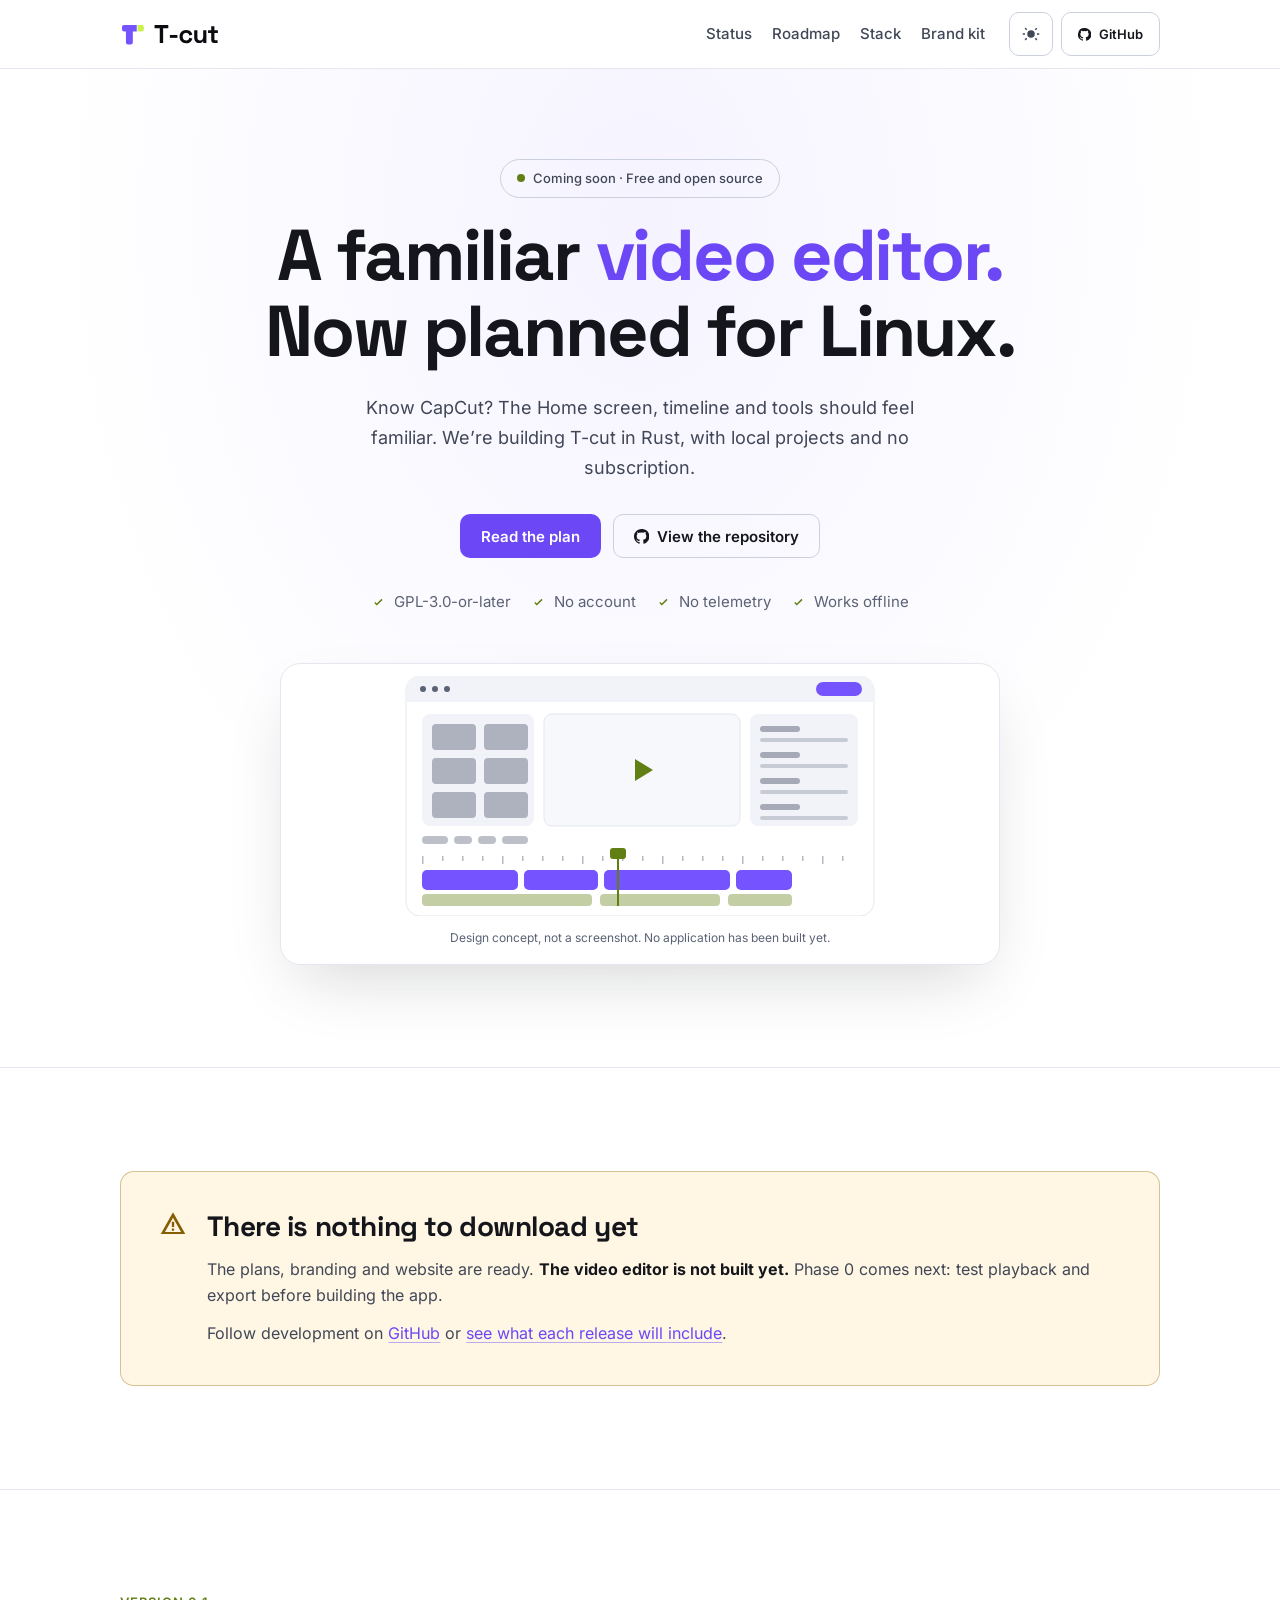
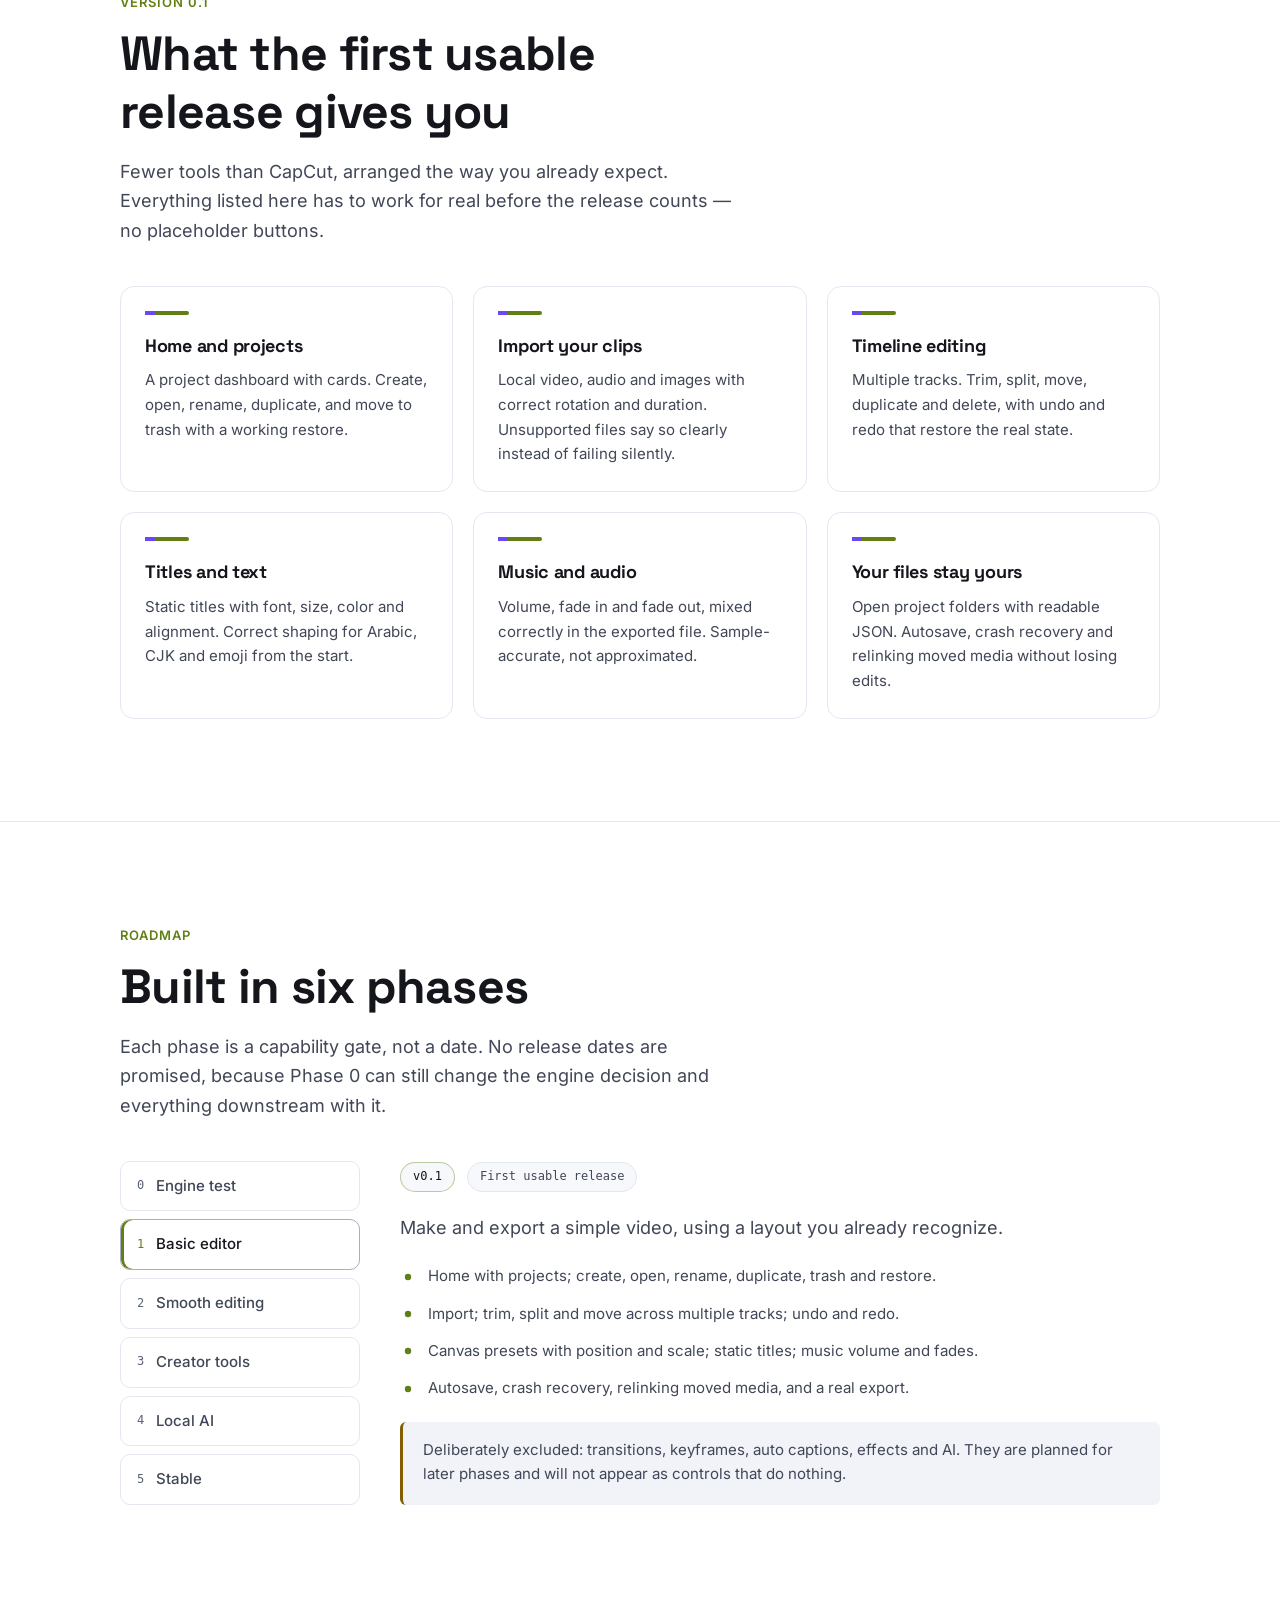
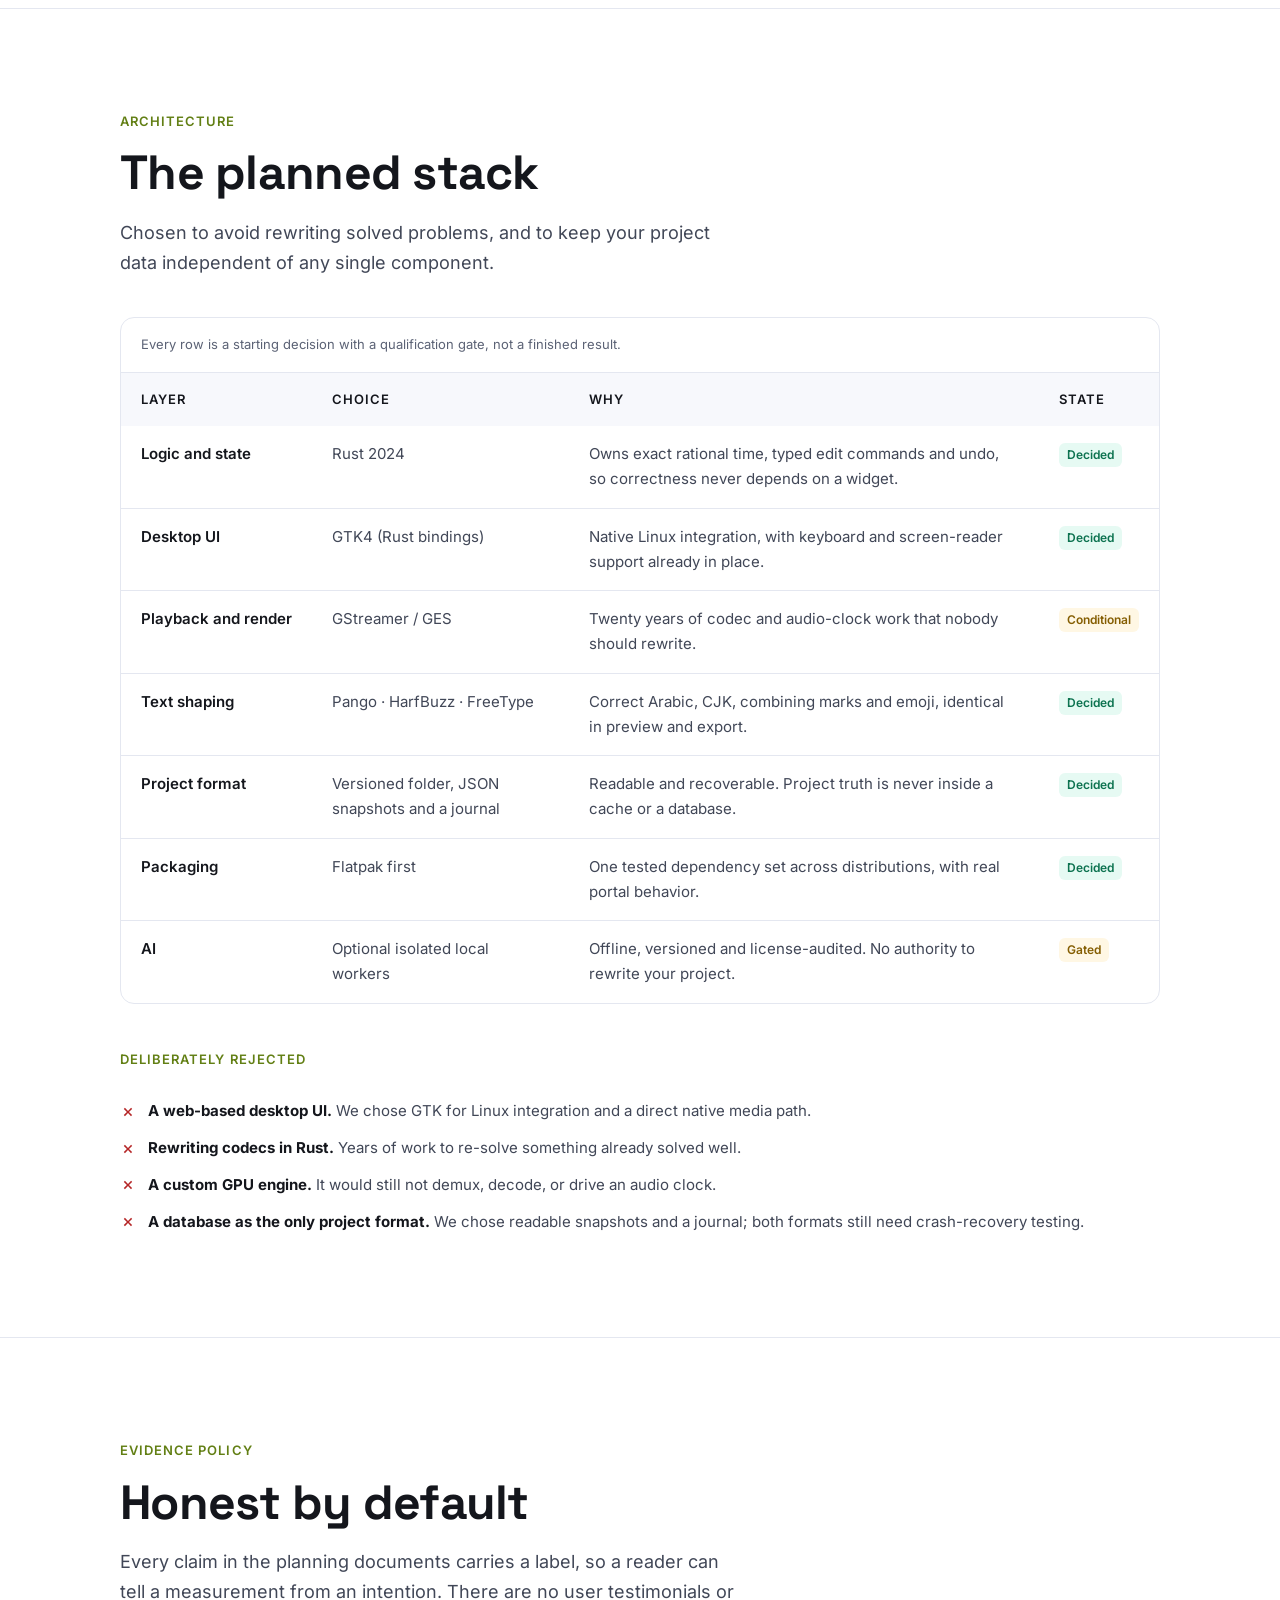
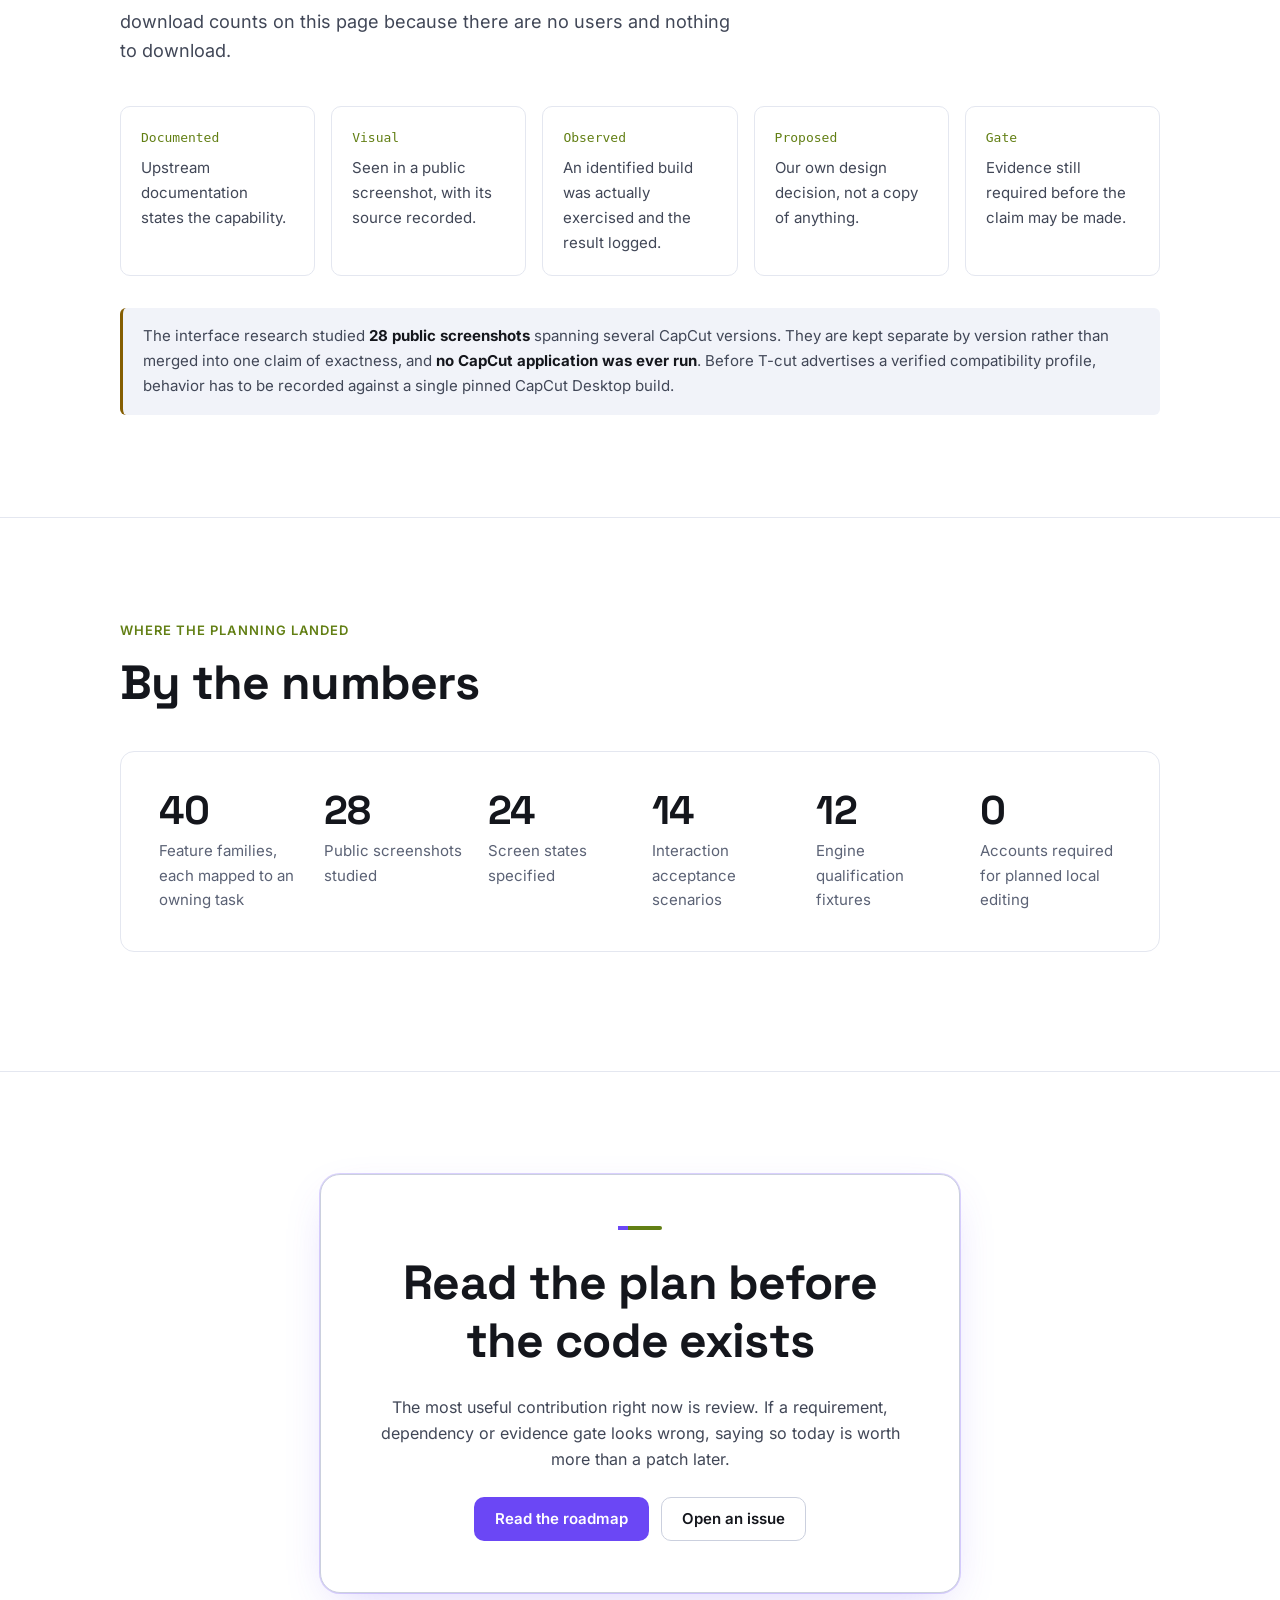
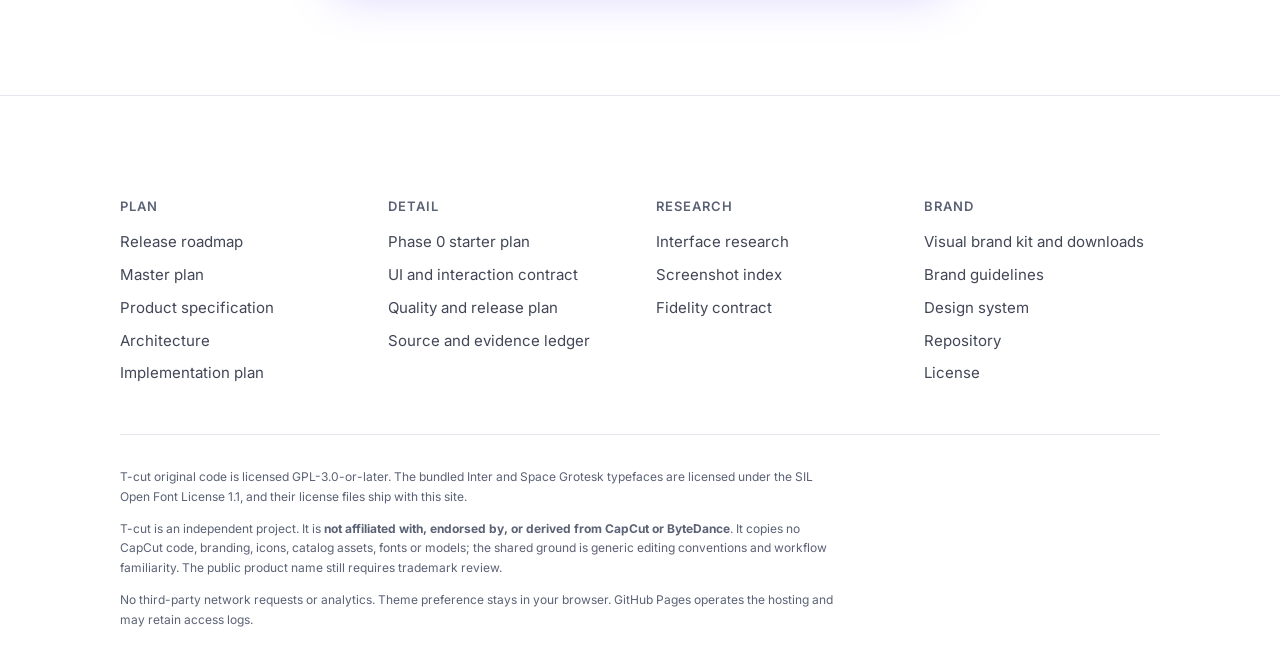
==== docs/index.html @ 7423691a "feat: add T-cut brand system and coming-soon website" ====
<!doctype html>
<html lang="en" data-theme="dark">
<head>
<meta charset="utf-8">
<meta name="viewport" content="width=device-width, initial-scale=1">
<title>T-cut — the CapCut-familiar video editor for Linux</title>
<meta name="description" content="T-cut is a free and open-source video editor for Linux, designed to feel familiar to CapCut Desktop users. Planning is complete; engine qualification is next. Nothing to download yet.">
<link rel="canonical" href="https://twarga.github.io/T-cut/">
<meta name="theme-color" content="#0b0c10">
<meta name="color-scheme" content="dark light">

<meta property="og:type" content="website">
<meta property="og:site_name" content="T-cut">
<meta property="og:url" content="https://twarga.github.io/T-cut/">
<meta property="og:title" content="T-cut — the CapCut-familiar video editor for Linux">
<meta property="og:description" content="Free, open source and offline. No account, no watermark. Planning complete; engine qualification next.">
<meta property="og:image" content="https://twarga.github.io/T-cut/assets/brand/og-image.png">
<meta property="og:image:width" content="1200">
<meta property="og:image:height" content="630">
<meta name="twitter:card" content="summary_large_image">
<meta name="twitter:title" content="T-cut — the CapCut-familiar video editor for Linux">
<meta name="twitter:description" content="Free, open source and offline. No account, no watermark. Planning complete; engine qualification next.">
<meta name="twitter:image" content="https://twarga.github.io/T-cut/assets/brand/og-image.png">

<link rel="icon" href="assets/brand/favicon.svg" type="image/svg+xml">
<link rel="apple-touch-icon" href="assets/brand/icon.png">
<link rel="stylesheet" href="assets/tokens.css">
<link rel="stylesheet" href="assets/site.css">
<script>
  /* Set the theme before first paint so there is no flash of the wrong theme. */
  (function () {
    try {
      var t = localStorage.getItem("tcut-theme");
      if (t !== "light" && t !== "dark") t = matchMedia("(prefers-color-scheme: light)").matches ? "light" : "dark";
      document.documentElement.setAttribute("data-theme", t);
    } catch (e) {}
  })();
</script>
</head>
<body>

<svg hidden aria-hidden="true" xmlns="http://www.w3.org/2000/svg">
  <symbol id="i-check" viewBox="0 0 16 16"><path d="M6.2 11.3 3.5 8.6l1.1-1.1 1.6 1.6 5-5 1.1 1.1-6.1 6.1Z"/></symbol>
  <symbol id="i-dot" viewBox="0 0 16 16"><circle cx="8" cy="8" r="3.2"/></symbol>
  <symbol id="i-x" viewBox="0 0 16 16"><path d="M12.1 4.9 9 8l3.1 3.1-1.1 1.1L8 9.1l-3.1 3.1-1.1-1.1L6.9 8 3.8 4.9 4.9 3.8 8 6.9l3.1-3.1 1.1 1.1Z"/></symbol>
  <symbol id="i-alert" viewBox="0 0 24 24"><path d="M12 2 1.5 20.5h21L12 2Zm0 4.6 6.9 12.2H5.1L12 6.6ZM11 10v4.6h2V10h-2Zm0 5.8v2h2v-2h-2Z"/></symbol>
  <symbol id="i-github" viewBox="0 0 16 16"><path d="M8 0a8 8 0 0 0-2.5 15.6c.4.1.5-.2.5-.4v-1.4c-2.2.5-2.7-1-2.7-1-.4-1-.9-1.2-.9-1.2-.7-.5 0-.5 0-.5.8.1 1.2.8 1.2.8.7 1.2 1.9.9 2.4.7.1-.5.3-.9.5-1.1-1.8-.2-3.6-.9-3.6-4 0-.9.3-1.6.8-2.1-.1-.2-.4-1 .1-2.1 0 0 .7-.2 2.2.8a7.5 7.5 0 0 1 4 0c1.5-1 2.2-.8 2.2-.8.5 1.1.2 1.9.1 2.1.5.5.8 1.2.8 2.1 0 3.1-1.8 3.8-3.6 4 .3.3.5.8.5 1.6v2.2c0 .2.1.5.6.4A8 8 0 0 0 8 0Z"/></symbol>
  <symbol id="i-moon" viewBox="0 0 24 24"><path d="M12.7 2a9.1 9.1 0 1 0 9.3 11.9A7.6 7.6 0 0 1 12.7 2Z"/></symbol>
  <symbol id="i-sun" viewBox="0 0 24 24"><path d="M12 17a5 5 0 1 1 0-10 5 5 0 0 1 0 10Zm0-13V1h0v3Zm0 19v-3h0v3ZM4 13H1v-2h3v2Zm19 0h-3v-2h3v2ZM5.6 7 3.5 4.9l1.4-1.4L7 5.6 5.6 7Zm13.5 13.5L17 18.4l1.4-1.4 2.1 2.1-1.4 1.4ZM17 5.6l2.1-2.1 1.4 1.4L18.4 7 17 5.6ZM3.5 19.1 5.6 17 7 18.4l-2.1 2.1-1.4-1.4Z"/></symbol>
</svg>

<a class="skip-link" href="#main">Skip to content</a>

<header class="site-header">
  <div class="container site-header-inner">
    <a class="brand-link" href="#main" aria-label="T-cut, home">
      <img class="brand-logo-dark" src="assets/brand/logo-lockup-dark.svg" alt="T-cut" width="122" height="32">
      <img class="brand-logo-light" src="assets/brand/logo-lockup-light.svg" alt="T-cut" width="122" height="32">
    </a>

    <nav class="site-nav" aria-label="Sections">
      <ul>
        <li><a href="#status">Status</a></li>
        <li><a href="#roadmap">Roadmap</a></li>
        <li><a href="#stack">Stack</a></li>
        <li><a href="brand/">Brand kit</a></li>
      </ul>
    </nav>

    <div class="header-actions">
      <button class="theme-toggle" type="button" data-theme-toggle hidden aria-pressed="false" aria-label="Switch to light theme">
        <svg class="icon icon-moon" aria-hidden="true"><use href="#i-moon"></use></svg>
        <svg class="icon icon-sun" aria-hidden="true"><use href="#i-sun"></use></svg>
      </button>
      <a class="btn btn-secondary btn-sm" href="https://github.com/Twarga/T-cut">
        <svg class="icon" aria-hidden="true"><use href="#i-github"></use></svg>
        GitHub
      </a>
    </div>
  </div>
</header>

<main id="main" tabindex="-1">

  <!-- Hero -->
  <section class="hero">
    <div class="container hero-inner">
      <div class="hero-copy">
        <p class="chip"><span class="chip-dot" aria-hidden="true"></span> Coming soon · Free and open source</p>

        <h1>A familiar <span class="hero-emphasis">video editor.</span><br>Now planned for Linux.</h1>

        <p class="hero-lede">
          Know CapCut? The Home screen, timeline and tools should feel familiar.
          We’re building T-cut in Rust, with local projects and no subscription.
        </p>

        <div class="cluster hero-actions">
          <a class="btn btn-primary" href="https://github.com/Twarga/T-cut/blob/main/docs/plan/release-roadmap.md">
            Read the plan
          </a>
          <a class="btn btn-secondary" href="https://github.com/Twarga/T-cut">
            <svg class="icon" aria-hidden="true"><use href="#i-github"></use></svg>
            View the repository
          </a>
        </div>

        <ul class="trust-row cluster" aria-label="Planned product commitments">
          <li><svg class="icon" aria-hidden="true"><use href="#i-check"></use></svg> GPL-3.0-or-later</li>
          <li><svg class="icon" aria-hidden="true"><use href="#i-check"></use></svg> No account</li>
          <li><svg class="icon" aria-hidden="true"><use href="#i-check"></use></svg> No telemetry</li>
          <li><svg class="icon" aria-hidden="true"><use href="#i-check"></use></svg> Works offline</li>
        </ul>
      </div>

      <figure class="hero-figure">
        <img class="brand-logo-dark" src="assets/brand/editor-preview.svg" alt="Concept sketch of the planned editor: a title bar with an export action, a media library on the left, a player in the middle, a properties panel on the right, and a timeline with clips and a playhead below." width="468" height="240">
        <img class="brand-logo-light" src="assets/brand/editor-preview-light.svg" alt="Concept sketch of the planned editor: media library, player, properties and timeline. Not working software." width="468" height="240">
        <figcaption>Design concept, not a screenshot. No application has been built yet.</figcaption>
      </figure>
    </div>
  </section>

  <!-- Honest status -->
  <section class="section" id="status">
    <div class="container">
      <div class="status-callout">
        <svg class="icon" aria-hidden="true"><use href="#i-alert"></use></svg>
        <div>
          <h2>There is nothing to download yet</h2>
          <p>
            The plans, branding and website are ready. <strong>The video editor is not built yet.</strong>
            Phase 0 comes next: test playback and export before building the app.
          </p>
          <p>
            Follow development on <a href="https://github.com/Twarga/T-cut">GitHub</a> or
            <a href="#roadmap">see what each release will include</a>.
          </p>
        </div>
      </div>
    </div>
  </section>

  <!-- What v0.1 gives you -->
  <section class="section" id="v01">
    <div class="container">
      <div class="section-head">
        <span class="eyebrow">Version 0.1</span>
        <h2>What the first usable release gives you</h2>
        <p>
          Fewer tools than CapCut, arranged the way you already expect. Everything listed here has to
          work for real before the release counts — no placeholder buttons.
        </p>
      </div>

      <ul class="card-grid">
        <li class="feature-card">
          <span class="slice" aria-hidden="true"></span>
          <h3>Home and projects</h3>
          <p>A project dashboard with cards. Create, open, rename, duplicate, and move to trash with a working restore.</p>
        </li>
        <li class="feature-card">
          <span class="slice" aria-hidden="true"></span>
          <h3>Import your clips</h3>
          <p>Local video, audio and images with correct rotation and duration. Unsupported files say so clearly instead of failing silently.</p>
        </li>
        <li class="feature-card">
          <span class="slice" aria-hidden="true"></span>
          <h3>Timeline editing</h3>
          <p>Multiple tracks. Trim, split, move, duplicate and delete, with undo and redo that restore the real state.</p>
        </li>
        <li class="feature-card">
          <span class="slice" aria-hidden="true"></span>
          <h3>Titles and text</h3>
          <p>Static titles with font, size, color and alignment. Correct shaping for Arabic, CJK and emoji from the start.</p>
        </li>
        <li class="feature-card">
          <span class="slice" aria-hidden="true"></span>
          <h3>Music and audio</h3>
          <p>Volume, fade in and fade out, mixed correctly in the exported file. Sample-accurate, not approximated.</p>
        </li>
        <li class="feature-card">
          <span class="slice" aria-hidden="true"></span>
          <h3>Your files stay yours</h3>
          <p>Open project folders with readable JSON. Autosave, crash recovery and relinking moved media without losing edits.</p>
        </li>
      </ul>
    </div>
  </section>

  <!-- Roadmap -->
  <section class="section" id="roadmap">
    <div class="container">
      <div class="section-head">
        <span class="eyebrow">Roadmap</span>
        <h2>Built in six phases</h2>
        <p>
          Each phase is a capability gate, not a date. No release dates are promised, because Phase 0
          can still change the engine decision and everything downstream with it.
        </p>
      </div>

      <div class="phase-tabs" data-phase-tabs>
        <ul class="phase-tablist" data-phase-tablist>
          <li><a class="phase-tab" href="#panel-p0" id="tab-p0" data-phase-tab><span class="phase-tab-num">0</span> Engine test</a></li>
          <li><a class="phase-tab" href="#panel-p1" id="tab-p1" data-phase-tab data-phase-default><span class="phase-tab-num">1</span> Basic editor</a></li>
          <li><a class="phase-tab" href="#panel-p2" id="tab-p2" data-phase-tab><span class="phase-tab-num">2</span> Smooth editing</a></li>
          <li><a class="phase-tab" href="#panel-p3" id="tab-p3" data-phase-tab><span class="phase-tab-num">3</span> Creator tools</a></li>
          <li><a class="phase-tab" href="#panel-p4" id="tab-p4" data-phase-tab><span class="phase-tab-num">4</span> Local AI</a></li>
          <li><a class="phase-tab" href="#panel-p5" id="tab-p5" data-phase-tab><span class="phase-tab-num">5</span> Stable</a></li>
        </ul>

        <div class="phase-panels">
          <div class="phase-panel" id="panel-p0" data-phase-panel>
            <h3 data-phase-heading>Phase 0 — Engine test</h3>
            <p class="cluster phase-meta"><span class="badge">No public release</span></p>
            <p class="lede">Nothing to use yet. This phase decides whether the foundation is sound.</p>
            <ul class="phase-list">
              <li><svg class="icon" aria-hidden="true"><use href="#i-dot"></use></svg> Build a real Rust window that plays and exports known media.</li>
              <li><svg class="icon" aria-hidden="true"><use href="#i-dot"></use></svg> Generate test footage with numbered frames and audio impulses at known positions.</li>
              <li><svg class="icon" aria-hidden="true"><use href="#i-dot"></use></svg> Run 12 qualification checks and decode the output with an independent tool.</li>
              <li><svg class="icon" aria-hidden="true"><use href="#i-dot"></use></svg> Commit to one media backend, with the reasoning written down.</li>
            </ul>
            <p class="note">
              <strong>The gate:</strong> a nominal four-second, 30&nbsp;fps render previously produced
              121 frames and 4.033333&nbsp;seconds instead of 120 frames. The cause must be found and
              fixed, or the engine replaced. Changing the expected number to match the bug is not an
              acceptable outcome.
            </p>
          </div>

          <div class="phase-panel" id="panel-p1" data-phase-panel>
            <h3 data-phase-heading>Phase 1 — Basic editor</h3>
            <p class="cluster phase-meta"><span class="badge badge-release">v0.1</span><span class="badge">First usable release</span></p>
            <p class="lede">Make and export a simple video, using a layout you already recognize.</p>
            <ul class="phase-list">
              <li><svg class="icon" aria-hidden="true"><use href="#i-dot"></use></svg> Home with projects; create, open, rename, duplicate, trash and restore.</li>
              <li><svg class="icon" aria-hidden="true"><use href="#i-dot"></use></svg> Import; trim, split and move across multiple tracks; undo and redo.</li>
              <li><svg class="icon" aria-hidden="true"><use href="#i-dot"></use></svg> Canvas presets with position and scale; static titles; music volume and fades.</li>
              <li><svg class="icon" aria-hidden="true"><use href="#i-dot"></use></svg> Autosave, crash recovery, relinking moved media, and a real export.</li>
            </ul>
            <p class="note">
              Deliberately excluded: transitions, keyframes, auto captions, effects and AI. They are
              planned for later phases and will not appear as controls that do nothing.
            </p>
          </div>

          <div class="phase-panel" id="panel-p2" data-phase-panel>
            <h3 data-phase-heading>Phase 2 — Smooth editing</h3>
            <p class="cluster phase-meta"><span class="badge badge-release">v0.2</span></p>
            <p class="lede">Editing stops feeling clumsy, and you can subtitle a video by hand.</p>
            <ul class="phase-list">
              <li><svg class="icon" aria-hidden="true"><use href="#i-dot"></use></svg> Snapping, main-track magnet and linked clips, each a separate visible control.</li>
              <li><svg class="icon" aria-hidden="true"><use href="#i-dot"></use></svg> Richer static text styling and fuller audio controls.</li>
              <li><svg class="icon" aria-hidden="true"><use href="#i-dot"></use></svg> Manual captions, with SRT and VTT import and export.</li>
            </ul>
          </div>

          <div class="phase-panel" id="panel-p3" data-phase-panel>
            <h3 data-phase-heading>Phase 3 — Creator tools</h3>
            <p class="cluster phase-meta"><span class="badge badge-release">v0.3</span></p>
            <p class="lede">The creative jump: animation, composition and color.</p>
            <ul class="phase-list">
              <li><svg class="icon" aria-hidden="true"><use href="#i-dot"></use></svg> Keyframes and easing; speed, reverse and freeze frames.</li>
              <li><svg class="icon" aria-hidden="true"><use href="#i-dot"></use></svg> Transitions, masks and chroma key.</li>
              <li><svg class="icon" aria-hidden="true"><use href="#i-dot"></use></svg> Color grading with curves, LUTs and scopes; animated text.</li>
              <li><svg class="icon" aria-hidden="true"><use href="#i-dot"></use></svg> Screen and webcam recording; original templates.</li>
            </ul>
          </div>

          <div class="phase-panel" id="panel-p4" data-phase-panel>
            <h3 data-phase-heading>Phase 4 — Local AI</h3>
            <p class="cluster phase-meta"><span class="badge badge-release">v0.4</span><span class="badge">Optional</span></p>
            <p class="lede">Assistance that runs on your own machine, suggests rather than overwrites, and is always optional.</p>
            <ul class="phase-list">
              <li><svg class="icon" aria-hidden="true"><use href="#i-dot"></use></svg> Auto captions and translation; transcript-based editing.</li>
              <li><svg class="icon" aria-hidden="true"><use href="#i-dot"></use></svg> Background removal, object tracking and auto reframe.</li>
              <li><svg class="icon" aria-hidden="true"><use href="#i-dot"></use></svg> Voice cleanup, music separation and beat detection.</li>
              <li><svg class="icon" aria-hidden="true"><use href="#i-dot"></use></svg> Text to speech, dubbing and upscaling.</li>
            </ul>
            <p class="note">
              <strong>Honest warning:</strong> each of these needs a model whose license actually
              permits redistribution and commercial use. Where those rights cannot be established, the
              feature ships as unavailable with the reason stated — not faked, and not quietly
              replaced by a cloud service.
            </p>
          </div>

          <div class="phase-panel" id="panel-p5" data-phase-panel>
            <h3 data-phase-heading>Phase 5 — Stable</h3>
            <p class="cluster phase-meta"><span class="badge badge-release">v1.0</span></p>
            <p class="lede">No new features. Make the existing ones trustworthy.</p>
            <ul class="phase-list">
              <li><svg class="icon" aria-hidden="true"><use href="#i-dot"></use></svg> No release-blocking defect that can lose your work.</li>
              <li><svg class="icon" aria-hidden="true"><use href="#i-dot"></use></svg> A published, measured list of supported media and hardware.</li>
              <li><svg class="icon" aria-hidden="true"><use href="#i-dot"></use></svg> Tested installation and upgrade on the supported runtime.</li>
            </ul>
            <p class="note">
              A stable local editor is <strong>not</strong> a claim that every CapCut cloud service has
              been reproduced. Generative video, broader project interoperability, optional
              self-hosted sync and authorized publishing are tracked separately after v1.0, each with
              its own rights and infrastructure gate.
            </p>
          </div>
        </div>
      </div>
    </div>
  </section>

  <!-- Stack -->
  <section class="section" id="stack">
    <div class="container">
      <div class="section-head">
        <span class="eyebrow">Architecture</span>
        <h2>The planned stack</h2>
        <p>Chosen to avoid rewriting solved problems, and to keep your project data independent of any single component.</p>
      </div>

      <div class="table-wrap" tabindex="0" role="region" aria-label="Planned technology choices">
        <table>
          <caption>Every row is a starting decision with a qualification gate, not a finished result.</caption>
          <thead>
            <tr><th scope="col">Layer</th><th scope="col">Choice</th><th scope="col">Why</th><th scope="col">State</th></tr>
          </thead>
          <tbody>
            <tr>
              <th scope="row">Logic and state</th>
              <td>Rust 2024</td>
              <td>Owns exact rational time, typed edit commands and undo, so correctness never depends on a widget.</td>
              <td><span class="tag tag-set">Decided</span></td>
            </tr>
            <tr>
              <th scope="row">Desktop UI</th>
              <td>GTK4 (Rust bindings)</td>
              <td>Native Linux integration, with keyboard and screen-reader support already in place.</td>
              <td><span class="tag tag-set">Decided</span></td>
            </tr>
            <tr>
              <th scope="row">Playback and render</th>
              <td>GStreamer / GES</td>
              <td>Twenty years of codec and audio-clock work that nobody should rewrite.</td>
              <td><span class="tag tag-gate">Conditional</span></td>
            </tr>
            <tr>
              <th scope="row">Text shaping</th>
              <td>Pango · HarfBuzz · FreeType</td>
              <td>Correct Arabic, CJK, combining marks and emoji, identical in preview and export.</td>
              <td><span class="tag tag-set">Decided</span></td>
            </tr>
            <tr>
              <th scope="row">Project format</th>
              <td>Versioned folder, JSON snapshots and a journal</td>
              <td>Readable and recoverable. Project truth is never inside a cache or a database.</td>
              <td><span class="tag tag-set">Decided</span></td>
            </tr>
            <tr>
              <th scope="row">Packaging</th>
              <td>Flatpak first</td>
              <td>One tested dependency set across distributions, with real portal behavior.</td>
              <td><span class="tag tag-set">Decided</span></td>
            </tr>
            <tr>
              <th scope="row">AI</th>
              <td>Optional isolated local workers</td>
              <td>Offline, versioned and license-audited. No authority to rewrite your project.</td>
              <td><span class="tag tag-gate">Gated</span></td>
            </tr>
          </tbody>
        </table>
      </div>

      <h3 class="eyebrow" style="margin-top: var(--space-12)">Deliberately rejected</h3>
      <ul class="rejected">
        <li><svg class="icon" aria-hidden="true"><use href="#i-x"></use></svg><span><strong>A web-based desktop UI.</strong> We chose GTK for Linux integration and a direct native media path.</span></li>
        <li><svg class="icon" aria-hidden="true"><use href="#i-x"></use></svg><span><strong>Rewriting codecs in Rust.</strong> Years of work to re-solve something already solved well.</span></li>
        <li><svg class="icon" aria-hidden="true"><use href="#i-x"></use></svg><span><strong>A custom GPU engine.</strong> It would still not demux, decode, or drive an audio clock.</span></li>
        <li><svg class="icon" aria-hidden="true"><use href="#i-x"></use></svg><span><strong>A database as the only project format.</strong> We chose readable snapshots and a journal; both formats still need crash-recovery testing.</span></li>
      </ul>
    </div>
  </section>

  <!-- Evidence policy -->
  <section class="section" id="honest">
    <div class="container">
      <div class="section-head">
        <span class="eyebrow">Evidence policy</span>
        <h2>Honest by default</h2>
        <p>
          Every claim in the planning documents carries a label, so a reader can tell a measurement
          from an intention. There are no user testimonials or download counts on this page because
          there are no users and nothing to download.
        </p>
      </div>

      <dl class="evidence-grid">
        <div class="evidence-item"><dt>Documented</dt><dd>Upstream documentation states the capability.</dd></div>
        <div class="evidence-item"><dt>Visual</dt><dd>Seen in a public screenshot, with its source recorded.</dd></div>
        <div class="evidence-item"><dt>Observed</dt><dd>An identified build was actually exercised and the result logged.</dd></div>
        <div class="evidence-item"><dt>Proposed</dt><dd>Our own design decision, not a copy of anything.</dd></div>
        <div class="evidence-item"><dt>Gate</dt><dd>Evidence still required before the claim may be made.</dd></div>
      </dl>

      <p class="note" style="margin-top: var(--space-8)">
        The interface research studied <strong>28 public screenshots</strong> spanning several CapCut
        versions. They are kept separate by version rather than merged into one claim of exactness,
        and <strong>no CapCut application was ever run</strong>. Before T-cut advertises a verified
        compatibility profile, behavior has to be recorded against a single pinned CapCut Desktop
        build.
      </p>
    </div>
  </section>

  <!-- Real numbers -->
  <section class="section">
    <div class="container">
      <div class="section-head">
        <span class="eyebrow">Where the planning landed</span>
        <h2>By the numbers</h2>
      </div>
      <dl class="facts">
        <div><dt>40</dt><dd>Feature families, each mapped to an owning task</dd></div>
        <div><dt>28</dt><dd>Public screenshots studied</dd></div>
        <div><dt>24</dt><dd>Screen states specified</dd></div>
        <div><dt>14</dt><dd>Interaction acceptance scenarios</dd></div>
        <div><dt>12</dt><dd>Engine qualification fixtures</dd></div>
        <div><dt>0</dt><dd>Accounts required for planned local editing</dd></div>
      </dl>
    </div>
  </section>

  <!-- Closing CTA -->
  <section class="section">
    <div class="container container-narrow">
      <div class="cta">
        <span class="slice" aria-hidden="true"></span>
        <h2>Read the plan before the code exists</h2>
        <p>
          The most useful contribution right now is review. If a requirement, dependency or evidence
          gate looks wrong, saying so today is worth more than a patch later.
        </p>
        <div class="cluster">
          <a class="btn btn-primary" href="https://github.com/Twarga/T-cut/blob/main/docs/plan/release-roadmap.md">Read the roadmap</a>
          <a class="btn btn-secondary" href="https://github.com/Twarga/T-cut/issues">Open an issue</a>
        </div>
      </div>
    </div>
  </section>

</main>

<footer class="site-footer">
  <div class="container">
    <div class="footer-grid">
      <div>
        <h2>Plan</h2>
        <ul>
          <li><a href="https://github.com/Twarga/T-cut/blob/main/docs/plan/release-roadmap.md">Release roadmap</a></li>
          <li><a href="https://github.com/Twarga/T-cut/blob/main/docs/plan/README.md">Master plan</a></li>
          <li><a href="https://github.com/Twarga/T-cut/blob/main/docs/plan/product-spec.md">Product specification</a></li>
          <li><a href="https://github.com/Twarga/T-cut/blob/main/docs/plan/architecture.md">Architecture</a></li>
          <li><a href="https://github.com/Twarga/T-cut/blob/main/docs/plan/implementation.md">Implementation plan</a></li>
        </ul>
      </div>
      <div>
        <h2>Detail</h2>
        <ul>
          <li><a href="https://github.com/Twarga/T-cut/blob/main/docs/plan/starter-plan.md">Phase 0 starter plan</a></li>
          <li><a href="https://github.com/Twarga/T-cut/blob/main/docs/plan/ui-contract.md">UI and interaction contract</a></li>
          <li><a href="https://github.com/Twarga/T-cut/blob/main/docs/plan/quality-release.md">Quality and release plan</a></li>
          <li><a href="https://github.com/Twarga/T-cut/blob/main/docs/plan/sources.md">Source and evidence ledger</a></li>
        </ul>
      </div>
      <div>
        <h2>Research</h2>
        <ul>
          <li><a href="https://github.com/Twarga/T-cut/blob/main/docs/research/research.md">Interface research</a></li>
          <li><a href="https://github.com/Twarga/T-cut/blob/main/docs/research/screenshot-index.md">Screenshot index</a></li>
          <li><a href="https://github.com/Twarga/T-cut/blob/main/docs/research/fidelity-contract.md">Fidelity contract</a></li>
        </ul>
      </div>
      <div>
        <h2>Brand</h2>
        <ul>
          <li><a href="brand/">Visual brand kit and downloads</a></li>
          <li><a href="https://github.com/Twarga/T-cut/blob/main/docs/brand/brand-guidelines.md">Brand guidelines</a></li>
          <li><a href="https://github.com/Twarga/T-cut/blob/main/docs/brand/design-system.md">Design system</a></li>
          <li><a href="https://github.com/Twarga/T-cut">Repository</a></li>
          <li><a href="https://github.com/Twarga/T-cut/blob/main/LICENSE">License</a></li>
        </ul>
      </div>
    </div>

    <div class="footer-legal">
      <p>
        T-cut original code is licensed GPL-3.0-or-later. The bundled Inter and Space Grotesk
        typefaces are licensed under the SIL Open Font License 1.1, and their license files ship with
        this site.
      </p>
      <p>
        T-cut is an independent project. It is <strong>not affiliated with, endorsed by, or derived
        from CapCut or ByteDance</strong>. It copies no CapCut code, branding, icons, catalog assets,
        fonts or models; the shared ground is generic editing conventions and workflow familiarity.
        The public product name still requires trademark review.
      </p>
      <p>No third-party network requests or analytics. Theme preference stays in your browser. GitHub Pages operates the hosting and may retain access logs.</p>
    </div>
  </div>
</footer>

<script src="assets/site.js" defer></script>
</body>
</html>
---- docs/assets/tokens.css ----
/* T-cut design tokens — single source of truth.
 * Layer 1 primitives (raw palette) -> Layer 2 semantic roles -> consumed by components.
 * Never consume a primitive directly in a component; use the semantic role.
 * Default HTML theme is dark; the site respects an OS or explicit theme choice.
 */

/* ---------- Layer 1: primitives ---------- */
:root {
  /* Violet — brand and primary action.
   * Measured against #ffffff labels and the #0b0c10 dark base:
   *   400 #9270ff  text on dark 5.57 OK  | white label 3.51 NOT a button bg
   *   500 #7553ff  white label  4.73 OK  | text on dark 4.13 NOT body text
   *   600 #6b47f5  white label  5.46 OK
   *   700 #5634d6  white label  7.35 OK
   * So: links/body text on dark use 400; filled buttons use 600/500/700. */
  --violet-50:  #f2eeff;
  --violet-100: #e4dcff;
  --violet-200: #c9b8ff;
  --violet-300: #ad94ff;
  --violet-400: #9270ff;
  --violet-500: #7553ff;
  --violet-600: #6b47f5;
  --violet-700: #5634d6;
  --violet-800: #4228a8;
  --violet-900: #2e1c75;

  /* Lime — the signature "cut" accent: playhead, focus, markers */
  --lime-200: #eefdc4;
  --lime-300: #e2fb97;
  --lime-400: #d4f86b;
  --lime-500: #c9f24d;
  --lime-600: #aedb2e;
  --lime-700: #8cb31f;
  --lime-800: #627f14; /* light-theme accent: 4.60 on white */

  /* Ink — cool neutral ramp */
  --ink-0:   #ffffff;
  --ink-25:  #f7f8fc;
  --ink-50:  #f1f3f9;
  --ink-100: #e4e7f0;
  --ink-200: #cbd0de;
  --ink-300: #a7aec2;
  --ink-400: #7d8599;
  --ink-500: #5b6275;
  --ink-600: #414757;
  --ink-700: #2e333f;
  --ink-750: #232733;
  --ink-800: #1c1f27;
  --ink-900: #14161c;
  --ink-950: #0b0c10;
  --ink-980: #07080b;

  /* Status hues — deliberately distinct in hue from brand violet and lime */
  --blue-400:  #4da3ff;
  --blue-600:  #1d6fd4;
  --green-400: #34d399;
  --green-600: #0d855b; /* 4.64 on white */
  --amber-400: #fbbf24;
  --amber-600: #9a6d00; /* 4.60 on white */
  --red-400:   #ff5d5d;
  --red-600:   #d32b2b;
}

/* ---------- Layer 2: semantic roles (dark, default) ---------- */
:root {
  color-scheme: dark;

  --surface-sunken:  var(--ink-980);
  --surface-base:    var(--ink-950);
  --surface-raised:  var(--ink-900);
  --surface-overlay: var(--ink-800);
  --surface-inset:   #10121a;

  --border-subtle:  var(--ink-750);
  --border-default: var(--ink-700);
  --border-strong:  var(--ink-600);

  --text-primary:   var(--ink-50);
  --text-secondary: var(--ink-300);
  --text-muted:     var(--ink-400);
  --text-inverse:   var(--ink-950);
  --text-on-accent: #ffffff;
  --text-link: var(--violet-400);
  --text-link-hover: var(--violet-300);
  --selection-bg: color-mix(in srgb, var(--violet-500) 45%, transparent);
  --hero-wash: color-mix(in srgb, var(--violet-500) 12%, transparent);

  /* Filled button: base 600, hover lightens to 500, press darkens to 700.
   * All three keep a white label above 4.5. 400 is deliberately not used here. */
  --action-primary-bg:       var(--violet-600);
  --action-primary-bg-hover: var(--violet-500);
  --action-primary-bg-press: var(--violet-700);
  --action-primary-fg:       var(--text-on-accent);

  --action-secondary-bg:       transparent;
  --action-secondary-bg-hover: var(--surface-overlay);
  --action-secondary-fg:       var(--text-primary);
  --action-secondary-border:   var(--border-strong);

  --accent-signature: var(--lime-500);
  --accent-signature-dim: var(--lime-700);
  --focus-ring: var(--lime-500);

  --status-info-fg:    var(--blue-400);
  --status-success-fg: var(--green-400);
  --status-warning-fg: var(--amber-400);
  --status-error-fg:   var(--red-400);
  --status-info-bg:    color-mix(in srgb, var(--blue-400) 12%, transparent);
  --status-success-bg: color-mix(in srgb, var(--green-400) 12%, transparent);
  --status-warning-bg: color-mix(in srgb, var(--amber-400) 12%, transparent);
  --status-error-bg:   color-mix(in srgb, var(--red-400) 12%, transparent);

  --shadow-sm: 0 1px 2px rgb(0 0 0 / 0.5);
  --shadow-md: 0 4px 16px -2px rgb(0 0 0 / 0.55);
  --shadow-lg: 0 24px 64px -16px rgb(0 0 0 / 0.7);
  --glow-brand: 0 0 0 1px color-mix(in srgb, var(--violet-500) 40%, transparent),
                0 12px 48px -12px color-mix(in srgb, var(--violet-500) 45%, transparent);
}

/* ---------- Layer 2b: light theme ---------- */
[data-theme="light"] {
  color-scheme: light;

  --surface-sunken:  var(--ink-50);
  --surface-base:    var(--ink-0);
  --surface-raised:  var(--ink-0);
  --surface-overlay: var(--ink-25);
  --surface-inset:   var(--ink-50);

  --border-subtle:  var(--ink-100);
  --border-default: var(--ink-200);
  --border-strong:  var(--ink-300);

  --text-primary:   var(--ink-900);
  --text-secondary: var(--ink-600);
  --text-muted:     var(--ink-500);
  --text-inverse:   var(--ink-0);
  --text-link: var(--violet-600);
  --text-link-hover: var(--violet-700);
  --selection-bg: var(--violet-100);
  --hero-wash: color-mix(in srgb, var(--violet-500) 7%, transparent);

  --action-primary-bg:       var(--violet-600);
  --action-primary-bg-hover: var(--violet-700);
  --action-primary-bg-press: var(--violet-800);

  --action-secondary-bg-hover: var(--ink-50);
  --action-secondary-border:   var(--ink-200);

  /* Lime at 500 fails contrast on white; step down for light surfaces. */
  --accent-signature: var(--lime-800);
  --accent-signature-dim: var(--lime-700);
  --focus-ring: var(--violet-600);

  /* Extra foreground depth preserves contrast over tinted status backgrounds. */
  --status-info-fg:    color-mix(in srgb, var(--blue-600) 85%, var(--ink-950));
  --status-success-fg: color-mix(in srgb, var(--green-600) 85%, var(--ink-950));
  --status-warning-fg: color-mix(in srgb, var(--amber-600) 85%, var(--ink-950));
  --status-error-fg:   color-mix(in srgb, var(--red-600) 85%, var(--ink-950));

  --shadow-sm: 0 1px 2px rgb(16 18 26 / 0.06);
  --shadow-md: 0 6px 20px -4px rgb(16 18 26 / 0.1);
  --shadow-lg: 0 28px 64px -20px rgb(16 18 26 / 0.18);
  --glow-brand: 0 0 0 1px color-mix(in srgb, var(--violet-600) 24%, transparent),
                0 16px 48px -16px color-mix(in srgb, var(--violet-600) 28%, transparent);
}

/* ---------- Typography ---------- */
:root {
  --font-display: "Space Grotesk", "Cantarell", ui-sans-serif, system-ui, sans-serif;
  --font-body: "Inter", "Noto Sans", ui-sans-serif, system-ui, sans-serif;
  --font-mono: ui-monospace, "JetBrains Mono", "DejaVu Sans Mono", monospace;

  /* Fluid scale. Display sizes stay readable at 320px and do not overshoot at 1440px. */
  --text-display-1: clamp(2.5rem, 1.6rem + 4.2vw, 4.5rem);
  --text-display-2: clamp(2rem, 1.5rem + 2.4vw, 3rem);
  --text-h1: clamp(1.75rem, 1.4rem + 1.6vw, 2.5rem);
  --text-h2: clamp(1.375rem, 1.2rem + 0.9vw, 1.75rem);
  --text-h3: 1.125rem;
  --text-body-lg: 1.125rem;
  --text-body: 1rem;
  --text-body-sm: 0.9375rem;
  --text-label: 0.8125rem;
  --text-micro: 0.75rem;

  --leading-tight: 1.05;
  --leading-snug: 1.2;
  --leading-normal: 1.5;
  --leading-relaxed: 1.65;

  --tracking-tight: -0.03em;
  --tracking-snug: -0.015em;
  --tracking-normal: 0;
  --tracking-wide: 0.08em;

  --weight-regular: 400;
  --weight-medium: 500;
  --weight-semibold: 600;
  --weight-bold: 700;
}

/* ---------- Space, shape, motion, layout ---------- */
:root {
  --space-1: 0.25rem;
  --space-2: 0.5rem;
  --space-3: 0.75rem;
  --space-4: 1rem;
  --space-5: 1.25rem;
  --space-6: 1.5rem;
  --space-8: 2rem;
  --space-10: 2.5rem;
  --space-12: 3rem;
  --space-16: 4rem;
  --space-20: 5rem;
  --space-24: 6rem;
  --space-32: 8rem;

  --section-y: clamp(4rem, 8vw, 7.5rem);

  --radius-sm: 6px;
  --radius-md: 10px;
  --radius-lg: 14px;
  --radius-xl: 20px;
  --radius-2xl: 28px;
  --radius-full: 999px;

  --border-width: 1px;
  --focus-width: 2px;
  --focus-offset: 2px;

  --duration-fast: 120ms;
  --duration-base: 200ms;
  --duration-slow: 320ms;
  --ease-out: cubic-bezier(0.2, 0.8, 0.2, 1);
  --ease-in-out: cubic-bezier(0.4, 0, 0.2, 1);

  --container-max: 1120px;
  --container-narrow: 720px;
  --container-gutter: clamp(1rem, 4vw, 2.5rem);

  --tap-min: 44px;

  --layer-base: 0;
  --layer-raised: 10;
  --layer-sticky: 100;
  --layer-overlay: 1000;
}

@media (prefers-reduced-motion: reduce) {
  :root {
    --duration-fast: 1ms;
    --duration-base: 1ms;
    --duration-slow: 1ms;
  }
}
---- docs/assets/site.css ----
/* T-cut site styles. Consumes semantic tokens from tokens.css only.
 * Layers: fonts -> reset/base -> layout primitives -> components (named by purpose).
 * Single-class selectors, no !important, no deep descendant chains.
 */

/* ---------- Self-hosted fonts (no CDN, no tracking) ---------- */
@font-face {
  font-family: "Inter";
  src: url("fonts/inter-latin.woff2") format("woff2");
  font-weight: 400 700;
  font-style: normal;
  font-display: swap;
  unicode-range: U+0000-00FF, U+0131, U+0152-0153, U+02BB-02BC, U+02C6, U+02DA,
    U+02DC, U+0304, U+0308, U+0329, U+2000-206F, U+20AC, U+2122, U+2191, U+2193,
    U+2212, U+2215, U+FEFF, U+FFFD;
}
@font-face {
  font-family: "Space Grotesk";
  src: url("fonts/space-grotesk-latin.woff2") format("woff2");
  font-weight: 300 700;
  font-style: normal;
  font-display: swap;
  unicode-range: U+0000-00FF, U+0131, U+0152-0153, U+02BB-02BC, U+02C6, U+02DA,
    U+02DC, U+0304, U+0308, U+0329, U+2000-206F, U+20AC, U+2122, U+2191, U+2193,
    U+2212, U+2215, U+FEFF, U+FFFD;
}

/* ---------- Reset and base ---------- */
*,
*::before,
*::after { box-sizing: border-box; }

html {
  -webkit-text-size-adjust: 100%;
  scroll-behavior: smooth;
}

@media (prefers-reduced-motion: reduce) {
  html { scroll-behavior: auto; }
}

body {
  margin: 0;
  background: var(--surface-base);
  color: var(--text-primary);
  font-family: var(--font-body);
  font-size: var(--text-body);
  line-height: var(--leading-relaxed);
  -webkit-font-smoothing: antialiased;
  text-rendering: optimizeLegibility;
}

section[id], main[id], .phase-panel { scroll-margin-top: 9rem; }

h1, h2, h3, h4 {
  font-family: var(--font-display);
  font-weight: var(--weight-bold);
  margin: 0;
  color: var(--text-primary);
  text-wrap: balance;
}

h1 { font-size: var(--text-display-1); line-height: var(--leading-tight); letter-spacing: var(--tracking-tight); }
h2 { font-size: var(--text-display-2); line-height: var(--leading-snug); letter-spacing: var(--tracking-snug); }
h3 { font-size: var(--text-h2); line-height: var(--leading-snug); letter-spacing: var(--tracking-snug); }
h4 { font-size: var(--text-h3); line-height: var(--leading-snug); }

p { margin: 0; }

a {
  color: var(--text-link);
  text-decoration-color: color-mix(in srgb, var(--text-link) 45%, transparent);
  text-underline-offset: 3px;
  transition: color var(--duration-fast) var(--ease-out);
}
a:hover { color: var(--text-link-hover); text-decoration-color: currentColor; }


img, svg { display: block; max-width: 100%; }

/* Must outrank the `svg { display: block }` rule above, or a hidden SVG
 * sprite sheet still takes up layout space. */
:root [hidden] { display: none; }

ul, ol { margin: 0; padding: 0; }

:focus-visible {
  outline: var(--focus-width) solid var(--focus-ring);
  outline-offset: var(--focus-offset);
  border-radius: var(--radius-sm);
}

::selection {
  background: var(--selection-bg);
  color: var(--text-primary);
}

/* ---------- Layout primitives ---------- */
.container {
  width: 100%;
  max-width: var(--container-max);
  margin-inline: auto;
  padding-inline: var(--container-gutter);
}

.container-narrow { max-width: var(--container-narrow); }

.stack > * + * { margin-top: var(--space-4); }
.stack-lg > * + * { margin-top: var(--space-6); }

.cluster {
  display: flex;
  flex-wrap: wrap;
  align-items: center;
  gap: var(--space-3);
}

.section {
  padding-block: var(--section-y);
  border-top: var(--border-width) solid var(--border-subtle);
}

.section-head {
  max-width: 62ch;
  margin-bottom: var(--space-10);
}

.section-head p {
  margin-top: var(--space-4);
  color: var(--text-secondary);
  font-size: var(--text-body-lg);
}

.eyebrow {
  display: block;
  font-family: var(--font-body);
  font-size: var(--text-label);
  font-weight: var(--weight-semibold);
  letter-spacing: var(--tracking-wide);
  text-transform: uppercase;
  color: var(--accent-signature);
  margin-bottom: var(--space-3);
}

.lede { color: var(--text-secondary); font-size: var(--text-body-lg); }

.visually-hidden {
  position: absolute;
  width: 1px; height: 1px;
  padding: 0; margin: -1px;
  overflow: hidden;
  clip-path: inset(50%);
  white-space: nowrap;
}

/* The brand "slice": a flat-edged lime rule echoing the logo's cut. */
.slice {
  width: 44px;
  height: 4px;
  border-radius: 0 var(--radius-sm) var(--radius-sm) 0;
  background: var(--accent-signature);
  border-left: 10px solid var(--action-primary-bg);
}

/* ---------- Skip link ---------- */
.skip-link {
  position: absolute;
  left: var(--space-4);
  top: calc(-1 * var(--space-16));
  z-index: var(--layer-overlay);
  padding: var(--space-3) var(--space-4);
  background: var(--action-primary-bg);
  color: var(--action-primary-fg);
  border-radius: var(--radius-md);
  font-weight: var(--weight-semibold);
  text-decoration: none;
  transition: top var(--duration-base) var(--ease-out);
}
.skip-link:focus { top: var(--space-4); color: var(--action-primary-fg); }

/* ---------- Buttons ---------- */
.btn {
  display: inline-flex;
  align-items: center;
  justify-content: center;
  gap: var(--space-2);
  min-height: var(--tap-min);
  padding: var(--space-3) var(--space-5);
  border: var(--border-width) solid transparent;
  border-radius: var(--radius-md);
  font-family: var(--font-body);
  font-size: var(--text-body-sm);
  font-weight: var(--weight-semibold);
  line-height: 1;
  text-decoration: none;
  cursor: pointer;
  transition: background-color var(--duration-fast) var(--ease-out),
              border-color var(--duration-fast) var(--ease-out),
              color var(--duration-fast) var(--ease-out);
}

.btn-primary {
  background: var(--action-primary-bg);
  color: var(--action-primary-fg);
}
.btn-primary:hover { background: var(--action-primary-bg-hover); color: var(--action-primary-fg); }
.btn-primary:active { background: var(--action-primary-bg-press); }

.btn-secondary {
  background: var(--action-secondary-bg);
  color: var(--action-secondary-fg);
  border-color: var(--action-secondary-border);
}
.btn-secondary:hover {
  background: var(--action-secondary-bg-hover);
  color: var(--action-secondary-fg);
  border-color: var(--border-strong);
}

.btn-sm { min-height: var(--tap-min); padding: var(--space-2) var(--space-4); font-size: var(--text-label); }

.icon { width: 1em; height: 1em; flex: none; fill: currentColor; }

/* ---------- Header ---------- */
.site-header {
  position: sticky;
  top: 0;
  z-index: var(--layer-sticky);
  background: color-mix(in srgb, var(--surface-base) 88%, transparent);
  backdrop-filter: blur(12px);
  border-bottom: var(--border-width) solid var(--border-subtle);
}

.site-header-inner {
  display: flex;
  align-items: center;
  gap: var(--space-6);
  min-height: 64px;
  padding-block: var(--space-3);
  flex-wrap: wrap;
}

.brand-link { display: inline-flex; align-items: center; flex: none; min-height: var(--tap-min); }
.brand-link img { height: 26px; width: auto; }
.brand-logo-light { display: none; }
[data-theme="light"] .brand-logo-dark { display: none; }
[data-theme="light"] .brand-logo-light { display: block; }

.site-nav { margin-inline-start: auto; }
.site-nav ul { display: flex; flex-wrap: wrap; gap: var(--space-5); list-style: none; }
.site-nav a {
  display: inline-flex;
  align-items: center;
  min-height: var(--tap-min);
  color: var(--text-secondary);
  font-size: var(--text-body-sm);
  font-weight: var(--weight-medium);
  text-decoration: none;
}
.site-nav a:hover { color: var(--text-primary); }

.header-actions { display: flex; align-items: center; gap: var(--space-2); flex: none; }

@media (max-width: 59.99rem) {
  .site-header-inner { gap: var(--space-2); }
  .site-nav { order: 3; width: 100%; margin-inline-start: 0; }
  .site-nav ul { gap: var(--space-1) var(--space-4); }
  .header-actions { margin-inline-start: auto; }
}

@media (max-width: 35rem) {
  .site-header { position: relative; }
}

.theme-toggle {
  display: inline-flex;
  align-items: center;
  justify-content: center;
  width: var(--tap-min);
  height: var(--tap-min);
  background: transparent;
  color: var(--text-secondary);
  border: var(--border-width) solid var(--border-default);
  border-radius: var(--radius-md);
  cursor: pointer;
}
.theme-toggle:hover { color: var(--text-primary); border-color: var(--border-strong); }
.theme-toggle .icon { width: 18px; height: 18px; }
.theme-toggle .icon-sun { display: none; }
[data-theme="light"] .theme-toggle .icon-sun { display: block; }
[data-theme="light"] .theme-toggle .icon-moon { display: none; }

/* ---------- Hero ---------- */
.hero {
  padding-block: clamp(3.5rem, 7vw, 6.5rem) var(--section-y);
  background: radial-gradient(ellipse at 50% 15%, var(--hero-wash), transparent 65%);
}

.hero-inner {
  display: grid;
  gap: var(--space-12);
  justify-items: center;
}

.hero-copy { max-width: 960px; text-align: center; }
.hero h1 { margin-block: var(--space-5) var(--space-6); }
.hero-emphasis { color: var(--text-link); }
.hero-lede { color: var(--text-secondary); font-size: var(--text-body-lg); max-width: 56ch; margin-inline: auto; }
.hero-actions { margin-top: var(--space-8); justify-content: center; }

.chip {
  display: inline-flex;
  align-items: center;
  gap: var(--space-2);
  padding: var(--space-2) var(--space-4);
  border: var(--border-width) solid var(--border-default);
  border-radius: var(--radius-full);
  font-size: var(--text-label);
  font-weight: var(--weight-medium);
  color: var(--text-secondary);
}

.chip-dot {
  width: 8px; height: 8px;
  border-radius: var(--radius-full);
  background: var(--accent-signature);
  flex: none;
}

.trust-row {
  margin-top: var(--space-8);
  gap: var(--space-2) var(--space-5);
  list-style: none;
  font-size: var(--text-body-sm);
  color: var(--text-muted);
  justify-content: center;
}
.trust-row li { display: flex; align-items: center; gap: var(--space-2); }
.trust-row .icon { width: 15px; height: 15px; color: var(--accent-signature); }

.hero-figure {
  margin: 0;
  width: min(100%, var(--container-narrow));
  border: var(--border-width) solid var(--border-subtle);
  border-radius: var(--radius-xl);
  background: var(--surface-raised);
  padding: var(--space-3);
  box-shadow: var(--shadow-lg);
}
.hero-figure img { border-radius: var(--radius-lg); width: 100%; }
.hero-figure figcaption {
  padding: var(--space-3) var(--space-2) var(--space-1);
  font-size: var(--text-micro);
  color: var(--text-muted);
  text-align: center;
}

/* ---------- Status callout ---------- */
.status-callout {
  display: grid;
  gap: var(--space-5);
  padding: clamp(var(--space-6), 3vw, var(--space-10));
  background: var(--status-warning-bg);
  border: var(--border-width) solid color-mix(in srgb, var(--status-warning-fg) 35%, transparent);
  border-radius: var(--radius-lg);
}

@media (min-width: 48rem) {
  .status-callout { grid-template-columns: auto minmax(0, 1fr); align-items: start; }
}

.status-callout .icon { width: 28px; height: 28px; color: var(--status-warning-fg); }
.status-callout h2 { font-size: var(--text-h2); }
.status-callout p { margin-top: var(--space-3); color: var(--text-secondary); }
.status-callout strong { color: var(--text-primary); }

/* ---------- Feature cards ---------- */
.card-grid {
  display: grid;
  gap: var(--space-5);
  grid-template-columns: repeat(auto-fit, minmax(min(100%, 16rem), 1fr));
  list-style: none;
}

.feature-card {
  display: flex;
  flex-direction: column;
  gap: var(--space-3);
  padding: var(--space-6);
  background: var(--surface-raised);
  border: var(--border-width) solid var(--border-subtle);
  border-radius: var(--radius-lg);
  transition: border-color var(--duration-base) var(--ease-out);
}
.feature-card:hover { border-color: var(--border-strong); }
.feature-card .slice { margin-bottom: var(--space-2); }
.feature-card h3 { font-size: var(--text-h3); font-family: var(--font-display); }
.feature-card p { color: var(--text-secondary); font-size: var(--text-body-sm); }

/* ---------- Phase tabs ---------- */
.phase-tabs { display: grid; gap: var(--space-8); }
.phase-panels { display: grid; gap: var(--space-10); }

@media (min-width: 56rem) {
  .phase-tabs { grid-template-columns: minmax(0, 15rem) minmax(0, 1fr); gap: var(--space-10); }
}

.phase-tablist {
  display: flex;
  flex-wrap: wrap;
  gap: var(--space-2);
  list-style: none;
}

@media (min-width: 56rem) {
  .phase-tablist { flex-direction: column; flex-wrap: nowrap; }
}

.phase-tab {
  display: flex;
  align-items: center;
  gap: var(--space-3);
  width: 100%;
  min-height: var(--tap-min);
  padding: var(--space-3) var(--space-4);
  background: transparent;
  color: var(--text-secondary);
  border: var(--border-width) solid var(--border-subtle);
  border-radius: var(--radius-md);
  font: inherit;
  font-size: var(--text-body-sm);
  font-weight: var(--weight-medium);
  text-align: start;
  text-decoration: none;
  cursor: pointer;
  transition: color var(--duration-fast) var(--ease-out),
              border-color var(--duration-fast) var(--ease-out),
              background-color var(--duration-fast) var(--ease-out);
}
.phase-tab:hover { color: var(--text-primary); border-color: var(--border-strong); }

.phase-tab[aria-selected="true"] {
  color: var(--text-primary);
  background: var(--surface-raised);
  border-color: var(--border-strong);
  /* Non-color state indicator: the brand slice, so selection is not color-only. */
  box-shadow: inset 3px 0 0 0 var(--accent-signature);
}

.phase-tab-num {
  font-family: var(--font-mono);
  font-size: var(--text-micro);
  color: var(--text-muted);
  flex: none;
}
.phase-tab[aria-selected="true"] .phase-tab-num { color: var(--accent-signature); }

.phase-panel { display: grid; gap: var(--space-5); }
.phase-panel[hidden] { display: none; }

.phase-meta { gap: var(--space-3); }

.badge {
  display: inline-flex;
  align-items: center;
  padding: var(--space-1) var(--space-3);
  border-radius: var(--radius-full);
  font-family: var(--font-mono);
  font-size: var(--text-micro);
  background: var(--surface-overlay);
  color: var(--text-secondary);
  border: var(--border-width) solid var(--border-subtle);
}
.badge-release { color: var(--text-primary); border-color: color-mix(in srgb, var(--accent-signature) 40%, transparent); }

.phase-list { list-style: none; display: grid; gap: var(--space-3); }
.phase-list li {
  display: grid;
  grid-template-columns: auto minmax(0, 1fr);
  gap: var(--space-3);
  color: var(--text-secondary);
  font-size: var(--text-body-sm);
}
.phase-list .icon { width: 16px; height: 16px; margin-top: 0.3em; color: var(--accent-signature); }

.note {
  padding: var(--space-4) var(--space-5);
  background: var(--surface-inset);
  border-inline-start: 3px solid var(--status-warning-fg);
  border-radius: var(--radius-sm);
  color: var(--text-secondary);
  font-size: var(--text-body-sm);
}
.note strong { color: var(--text-primary); }

/* ---------- Stack table ---------- */
.table-wrap { overflow-x: auto; border: var(--border-width) solid var(--border-subtle); border-radius: var(--radius-lg); }

table { width: 100%; border-collapse: collapse; font-size: var(--text-body-sm); }

caption {
  padding: var(--space-4) var(--space-5);
  text-align: start;
  color: var(--text-muted);
  font-size: var(--text-label);
  border-bottom: var(--border-width) solid var(--border-subtle);
}

th, td { padding: var(--space-4) var(--space-5); text-align: start; vertical-align: top; }

thead th {
  background: var(--surface-overlay);
  color: var(--text-primary);
  font-size: var(--text-label);
  font-weight: var(--weight-semibold);
  letter-spacing: var(--tracking-wide);
  text-transform: uppercase;
}

tbody tr + tr th, tbody tr + tr td { border-top: var(--border-width) solid var(--border-subtle); }
tbody th { font-weight: var(--weight-semibold); color: var(--text-primary); white-space: nowrap; }
tbody td { color: var(--text-secondary); }

.tag {
  display: inline-block;
  padding: 2px var(--space-2);
  border-radius: var(--radius-sm);
  font-size: var(--text-micro);
  font-weight: var(--weight-semibold);
}
.tag-gate { background: var(--status-warning-bg); color: var(--status-warning-fg); }
.tag-set { background: var(--status-success-bg); color: var(--status-success-fg); }

.rejected { list-style: none; display: grid; gap: var(--space-3); margin-top: var(--space-8); }
.rejected li {
  display: grid;
  grid-template-columns: auto minmax(0, 1fr);
  gap: var(--space-3);
  font-size: var(--text-body-sm);
  color: var(--text-secondary);
}
.rejected .icon { width: 16px; height: 16px; margin-top: 0.3em; color: var(--status-error-fg); }
.rejected strong { color: var(--text-primary); }

/* ---------- Evidence / honesty ---------- */
.evidence-grid {
  display: grid;
  gap: var(--space-4);
  grid-template-columns: repeat(auto-fit, minmax(min(100%, 11rem), 1fr));
  list-style: none;
}

.evidence-item {
  padding: var(--space-5);
  background: var(--surface-raised);
  border: var(--border-width) solid var(--border-subtle);
  border-radius: var(--radius-md);
}
.evidence-item dt {
  font-family: var(--font-mono);
  font-size: var(--text-label);
  color: var(--accent-signature);
  margin-bottom: var(--space-2);
}
.evidence-item dd { margin: 0; color: var(--text-secondary); font-size: var(--text-body-sm); }

/* ---------- Facts strip ---------- */
.facts {
  display: grid;
  gap: var(--space-6);
  grid-template-columns: repeat(auto-fit, minmax(7rem, 1fr));
  list-style: none;
  padding: clamp(var(--space-6), 3vw, var(--space-10));
  background: var(--surface-raised);
  border: var(--border-width) solid var(--border-subtle);
  border-radius: var(--radius-lg);
}

.facts dt {
  font-family: var(--font-display);
  font-size: var(--text-h1);
  font-weight: var(--weight-bold);
  line-height: 1;
  color: var(--text-primary);
  letter-spacing: var(--tracking-snug);
}
.facts dd { margin: var(--space-2) 0 0; color: var(--text-muted); font-size: var(--text-body-sm); }

/* ---------- Closing CTA ---------- */
.cta {
  display: grid;
  gap: var(--space-6);
  padding: clamp(var(--space-8), 4vw, var(--space-16));
  border: var(--border-width) solid var(--border-default);
  border-radius: var(--radius-xl);
  background: var(--surface-raised);
  box-shadow: var(--glow-brand);
  text-align: center;
  justify-items: center;
}
.cta p { color: var(--text-secondary); max-width: 52ch; }

/* ---------- Footer ---------- */
.site-footer {
  padding-block: var(--section-y) var(--space-10);
  border-top: var(--border-width) solid var(--border-subtle);
  font-size: var(--text-body-sm);
}

.footer-grid {
  display: grid;
  gap: var(--space-8);
  grid-template-columns: repeat(auto-fit, minmax(12rem, 1fr));
  margin-bottom: var(--space-12);
}

.footer-grid h2 {
  font-family: var(--font-body);
  font-size: var(--text-label);
  font-weight: var(--weight-semibold);
  letter-spacing: var(--tracking-wide);
  text-transform: uppercase;
  color: var(--text-muted);
  margin-bottom: var(--space-4);
}
.footer-grid ul { list-style: none; display: grid; gap: var(--space-2); }
.footer-grid a { color: var(--text-secondary); text-decoration: none; }
.footer-grid a:hover { color: var(--text-primary); text-decoration: underline; }

.footer-legal {
  display: grid;
  gap: var(--space-3);
  padding-top: var(--space-8);
  border-top: var(--border-width) solid var(--border-subtle);
  color: var(--text-muted);
  font-size: var(--text-micro);
}
.footer-legal p { max-width: 90ch; }

/* ---------- 404 ---------- */
.notfound {
  display: grid;
  place-content: center;
  justify-items: center;
  gap: var(--space-6);
  min-height: 70vh;
  text-align: center;
}

/* ---------- Brand-kit showcase ---------- */
.brand-swatch { height: 6rem; border-radius: var(--radius-md); }
.brand-swatch-primary { background: var(--action-primary-bg); }
.brand-swatch-signature { background: var(--accent-signature); }
.brand-swatch-surface { background: var(--surface-inset); border: var(--border-width) solid var(--border-default); }
.brand-example { padding: var(--space-8); background: var(--surface-raised); border: var(--border-width) solid var(--border-default); border-radius: var(--radius-lg); }
.brand-example img { margin-inline: auto; }
.brand-downloads { margin-top: var(--space-8); }
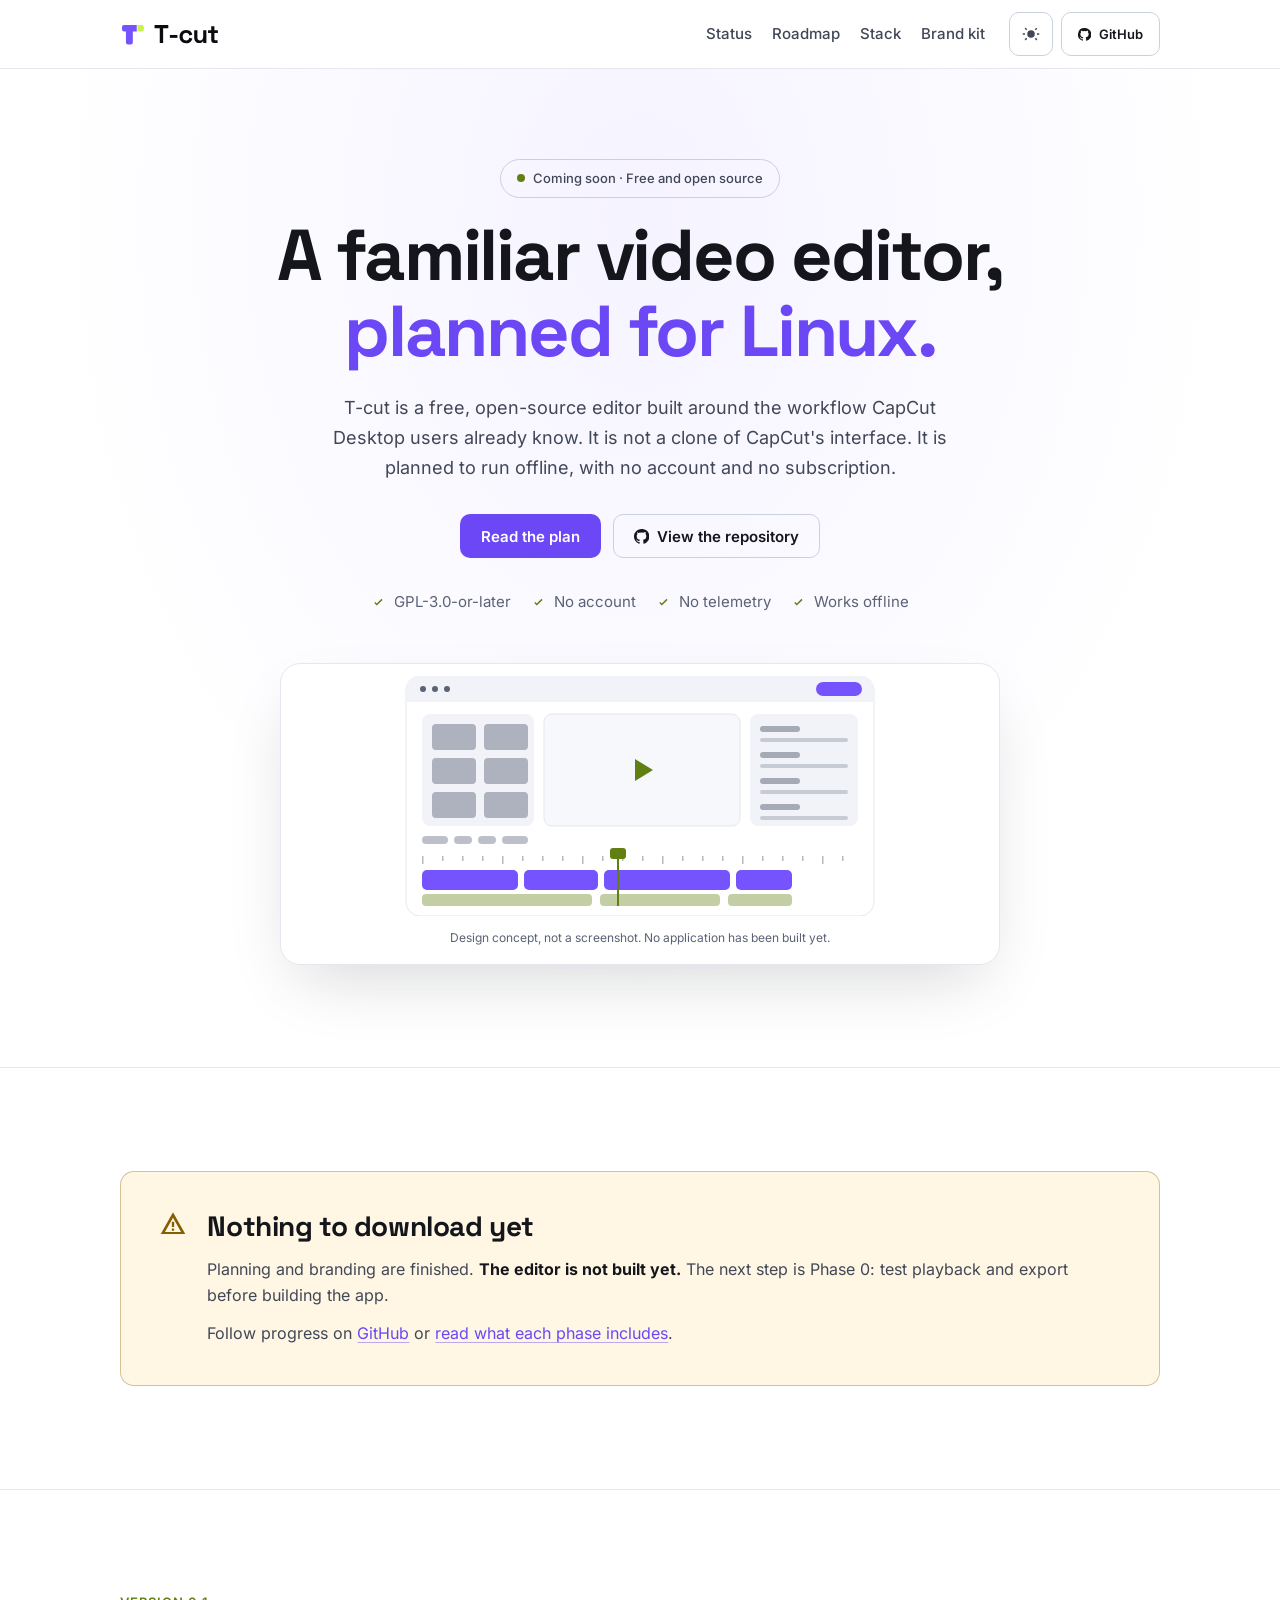
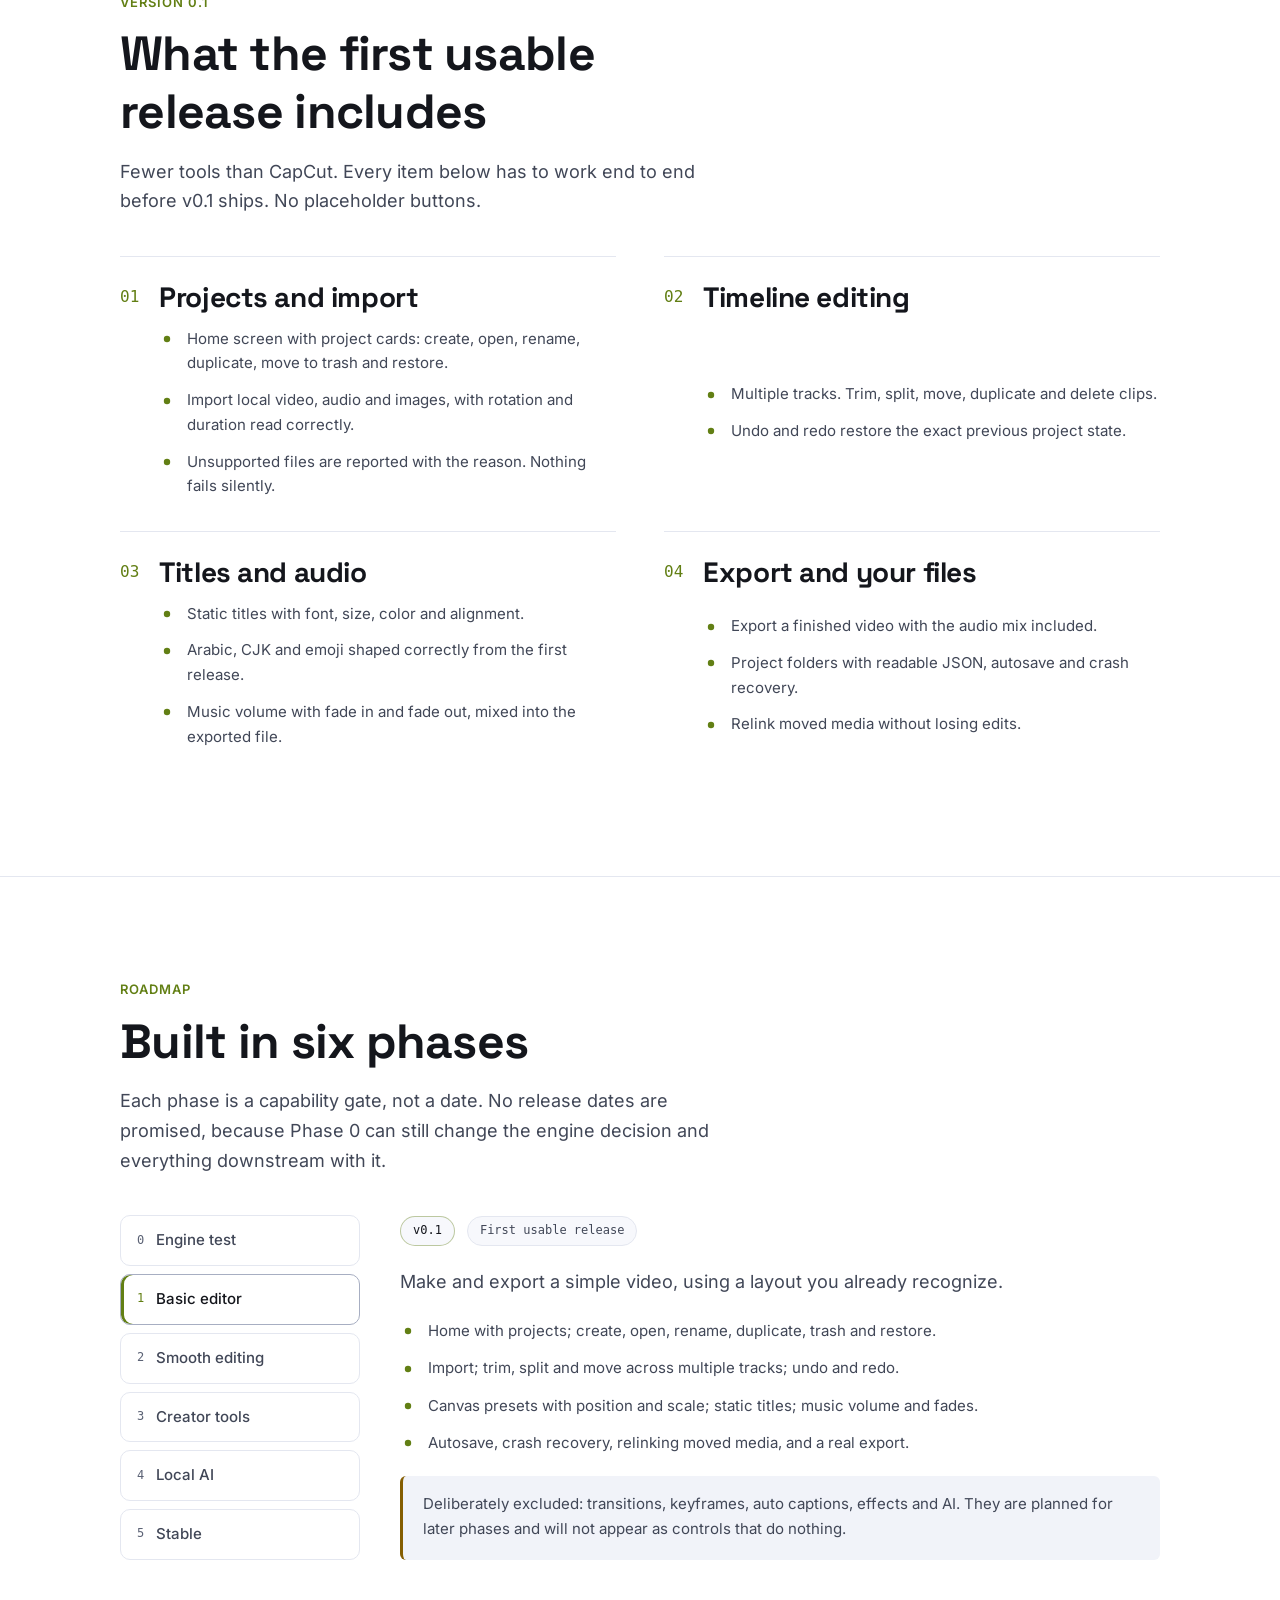
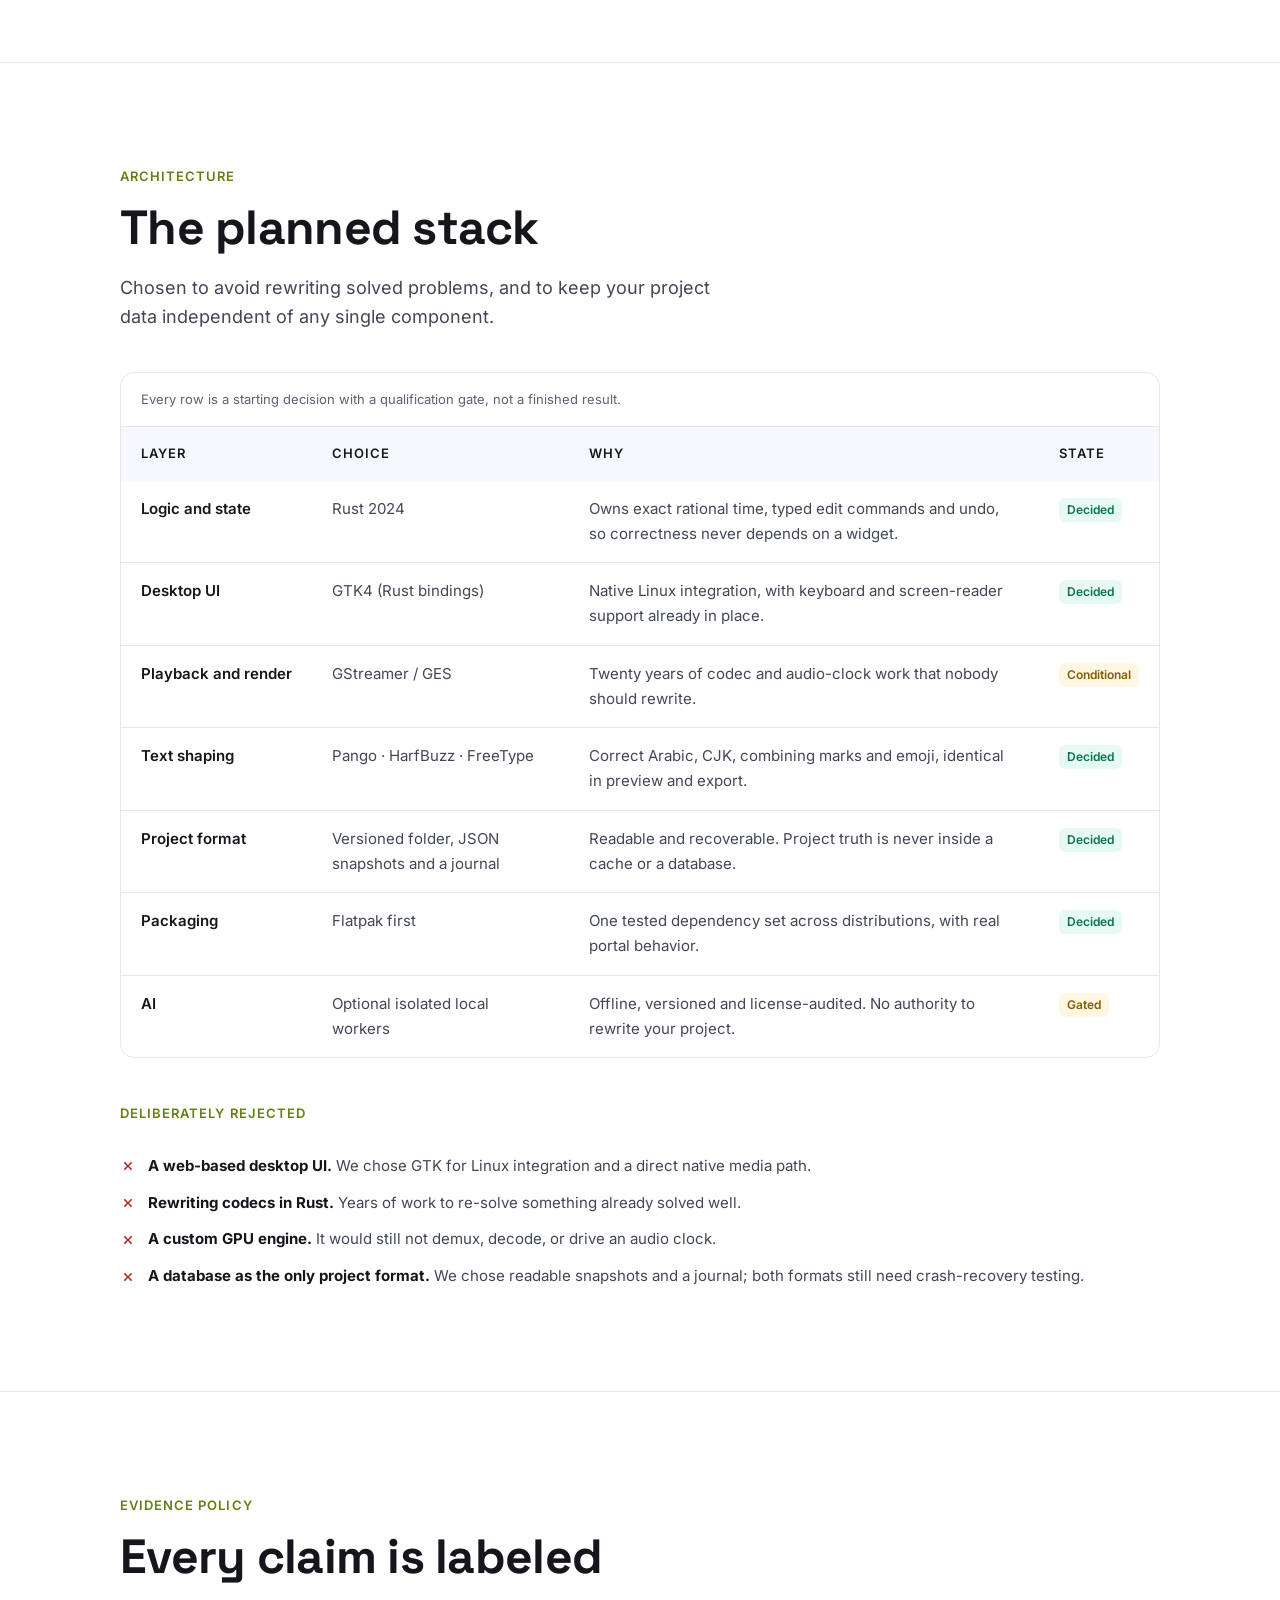
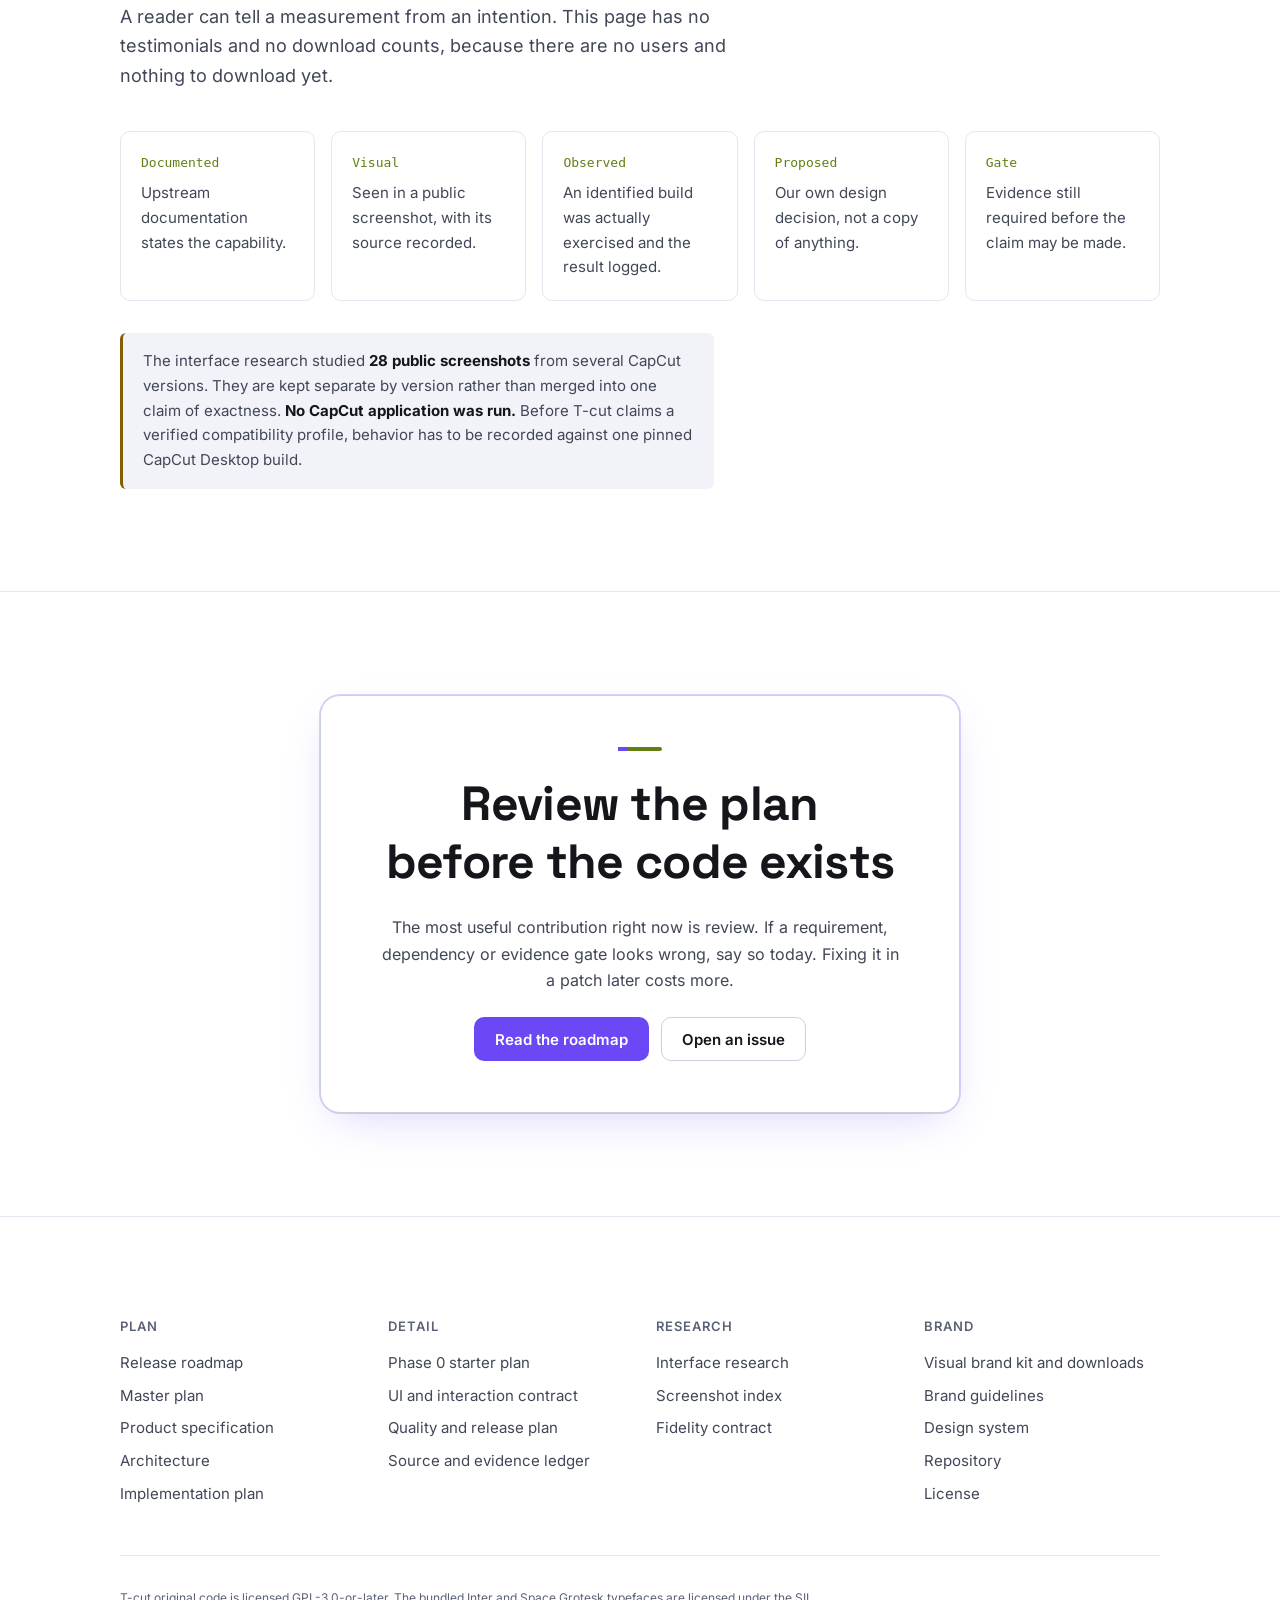
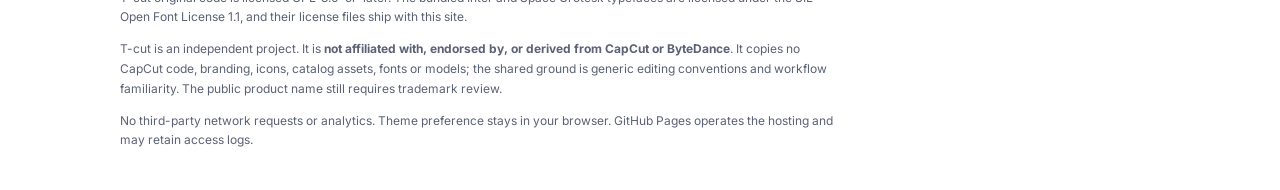
==== commit fe237f0d: "Rewrite landing page and docs for readability - Rebuild the landing page: centered hero, status call" ====
--- a/docs/index.html
+++ b/docs/index.html
@@ -3,8 +3,8 @@
 <head>
 <meta charset="utf-8">
 <meta name="viewport" content="width=device-width, initial-scale=1">
-<title>T-cut — the CapCut-familiar video editor for Linux</title>
-<meta name="description" content="T-cut is a free and open-source video editor for Linux, designed to feel familiar to CapCut Desktop users. Planning is complete; engine qualification is next. Nothing to download yet.">
+<title>T-cut: a familiar video editor for Linux, planned</title>
+<meta name="description" content="T-cut is a free, open-source video editor planned for Linux, with a workflow familiar to CapCut Desktop users. Planning is complete. Nothing to download yet.">
 <link rel="canonical" href="https://twarga.github.io/T-cut/">
 <meta name="theme-color" content="#0b0c10">
 <meta name="color-scheme" content="dark light">
@@ -12,14 +12,14 @@
 <meta property="og:type" content="website">
 <meta property="og:site_name" content="T-cut">
 <meta property="og:url" content="https://twarga.github.io/T-cut/">
-<meta property="og:title" content="T-cut — the CapCut-familiar video editor for Linux">
-<meta property="og:description" content="Free, open source and offline. No account, no watermark. Planning complete; engine qualification next.">
+<meta property="og:title" content="T-cut: a familiar video editor for Linux, planned">
+<meta property="og:description" content="Free, open source, and planned to run offline with no account. Planning is complete; the editor is not built yet.">
 <meta property="og:image" content="https://twarga.github.io/T-cut/assets/brand/og-image.png">
 <meta property="og:image:width" content="1200">
 <meta property="og:image:height" content="630">
 <meta name="twitter:card" content="summary_large_image">
-<meta name="twitter:title" content="T-cut — the CapCut-familiar video editor for Linux">
-<meta name="twitter:description" content="Free, open source and offline. No account, no watermark. Planning complete; engine qualification next.">
+<meta name="twitter:title" content="T-cut: a familiar video editor for Linux, planned">
+<meta name="twitter:description" content="Free, open source, and planned to run offline with no account. Planning is complete; the editor is not built yet.">
 <meta name="twitter:image" content="https://twarga.github.io/T-cut/assets/brand/og-image.png">
 
 <link rel="icon" href="assets/brand/favicon.svg" type="image/svg+xml">
@@ -82,17 +82,17 @@
 
 <main id="main" tabindex="-1">
 
-  <!-- Hero -->
+  <!-- Hero: centered, one focal point, two actions -->
   <section class="hero">
     <div class="container hero-inner">
       <div class="hero-copy">
         <p class="chip"><span class="chip-dot" aria-hidden="true"></span> Coming soon · Free and open source</p>
 
-        <h1>A familiar <span class="hero-emphasis">video editor.</span><br>Now planned for Linux.</h1>
+        <h1>A familiar video editor, <span class="hero-emphasis">planned for Linux.</span></h1>
 
         <p class="hero-lede">
-          Know CapCut? The Home screen, timeline and tools should feel familiar.
-          We’re building T-cut in Rust, with local projects and no subscription.
+          T-cut is a free, open-source editor built around the workflow CapCut Desktop users already know.
+          It is not a clone of CapCut's interface. It is planned to run offline, with no account and no subscription.
         </p>
 
         <div class="cluster hero-actions">
@@ -121,70 +121,83 @@
     </div>
   </section>
 
-  <!-- Honest status -->
+  <!-- Status -->
   <section class="section" id="status">
     <div class="container">
       <div class="status-callout">
         <svg class="icon" aria-hidden="true"><use href="#i-alert"></use></svg>
         <div>
-          <h2>There is nothing to download yet</h2>
+          <h2>Nothing to download yet</h2>
           <p>
-            The plans, branding and website are ready. <strong>The video editor is not built yet.</strong>
-            Phase 0 comes next: test playback and export before building the app.
+            Planning and branding are finished. <strong>The editor is not built yet.</strong>
+            The next step is Phase 0: test playback and export before building the app.
           </p>
           <p>
-            Follow development on <a href="https://github.com/Twarga/T-cut">GitHub</a> or
-            <a href="#roadmap">see what each release will include</a>.
+            Follow progress on <a href="https://github.com/Twarga/T-cut">GitHub</a> or
+            <a href="#roadmap">read what each phase includes</a>.
           </p>
         </div>
       </div>
     </div>
   </section>
 
-  <!-- What v0.1 gives you -->
-  <section class="section" id="v01">
+  <!-- Features: numbered groups, not identical cards -->
+  <section class="section" id="features">
     <div class="container">
       <div class="section-head">
         <span class="eyebrow">Version 0.1</span>
-        <h2>What the first usable release gives you</h2>
+        <h2>What the first usable release includes</h2>
         <p>
-          Fewer tools than CapCut, arranged the way you already expect. Everything listed here has to
-          work for real before the release counts — no placeholder buttons.
+          Fewer tools than CapCut. Every item below has to work end to end before v0.1 ships.
+          No placeholder buttons.
         </p>
       </div>
 
-      <ul class="card-grid">
-        <li class="feature-card">
-          <span class="slice" aria-hidden="true"></span>
-          <h3>Home and projects</h3>
-          <p>A project dashboard with cards. Create, open, rename, duplicate, and move to trash with a working restore.</p>
+      <ol class="feature-groups">
+        <li class="feature-group">
+          <span class="feature-group-num">01</span>
+          <h3>Projects and import</h3>
+          <div class="feature-group-body">
+            <ul class="phase-list">
+              <li><svg class="icon" aria-hidden="true"><use href="#i-dot"></use></svg> Home screen with project cards: create, open, rename, duplicate, move to trash and restore.</li>
+              <li><svg class="icon" aria-hidden="true"><use href="#i-dot"></use></svg> Import local video, audio and images, with rotation and duration read correctly.</li>
+              <li><svg class="icon" aria-hidden="true"><use href="#i-dot"></use></svg> Unsupported files are reported with the reason. Nothing fails silently.</li>
+            </ul>
+          </div>
         </li>
-        <li class="feature-card">
-          <span class="slice" aria-hidden="true"></span>
-          <h3>Import your clips</h3>
-          <p>Local video, audio and images with correct rotation and duration. Unsupported files say so clearly instead of failing silently.</p>
+        <li class="feature-group">
+          <span class="feature-group-num">02</span>
+          <h3>Timeline editing</h3>
+          <div class="feature-group-body">
+            <ul class="phase-list">
+              <li><svg class="icon" aria-hidden="true"><use href="#i-dot"></use></svg> Multiple tracks. Trim, split, move, duplicate and delete clips.</li>
+              <li><svg class="icon" aria-hidden="true"><use href="#i-dot"></use></svg> Undo and redo restore the exact previous project state.</li>
+            </ul>
+          </div>
         </li>
-        <li class="feature-card">
-          <span class="slice" aria-hidden="true"></span>
-          <h3>Timeline editing</h3>
-          <p>Multiple tracks. Trim, split, move, duplicate and delete, with undo and redo that restore the real state.</p>
+        <li class="feature-group">
+          <span class="feature-group-num">03</span>
+          <h3>Titles and audio</h3>
+          <div class="feature-group-body">
+            <ul class="phase-list">
+              <li><svg class="icon" aria-hidden="true"><use href="#i-dot"></use></svg> Static titles with font, size, color and alignment.</li>
+              <li><svg class="icon" aria-hidden="true"><use href="#i-dot"></use></svg> Arabic, CJK and emoji shaped correctly from the first release.</li>
+              <li><svg class="icon" aria-hidden="true"><use href="#i-dot"></use></svg> Music volume with fade in and fade out, mixed into the exported file.</li>
+            </ul>
+          </div>
         </li>
-        <li class="feature-card">
-          <span class="slice" aria-hidden="true"></span>
-          <h3>Titles and text</h3>
-          <p>Static titles with font, size, color and alignment. Correct shaping for Arabic, CJK and emoji from the start.</p>
+        <li class="feature-group">
+          <span class="feature-group-num">04</span>
+          <h3>Export and your files</h3>
+          <div class="feature-group-body">
+            <ul class="phase-list">
+              <li><svg class="icon" aria-hidden="true"><use href="#i-dot"></use></svg> Export a finished video with the audio mix included.</li>
+              <li><svg class="icon" aria-hidden="true"><use href="#i-dot"></use></svg> Project folders with readable JSON, autosave and crash recovery.</li>
+              <li><svg class="icon" aria-hidden="true"><use href="#i-dot"></use></svg> Relink moved media without losing edits.</li>
+            </ul>
+          </div>
         </li>
-        <li class="feature-card">
-          <span class="slice" aria-hidden="true"></span>
-          <h3>Music and audio</h3>
-          <p>Volume, fade in and fade out, mixed correctly in the exported file. Sample-accurate, not approximated.</p>
-        </li>
-        <li class="feature-card">
-          <span class="slice" aria-hidden="true"></span>
-          <h3>Your files stay yours</h3>
-          <p>Open project folders with readable JSON. Autosave, crash recovery and relinking moved media without losing edits.</p>
-        </li>
-      </ul>
+      </ol>
     </div>
   </section>
 
@@ -212,7 +225,7 @@
 
         <div class="phase-panels">
           <div class="phase-panel" id="panel-p0" data-phase-panel>
-            <h3 data-phase-heading>Phase 0 — Engine test</h3>
+            <h3 data-phase-heading>Phase 0: Engine test</h3>
             <p class="cluster phase-meta"><span class="badge">No public release</span></p>
             <p class="lede">Nothing to use yet. This phase decides whether the foundation is sound.</p>
             <ul class="phase-list">
@@ -230,7 +243,7 @@
           </div>
 
           <div class="phase-panel" id="panel-p1" data-phase-panel>
-            <h3 data-phase-heading>Phase 1 — Basic editor</h3>
+            <h3 data-phase-heading>Phase 1: Basic editor</h3>
             <p class="cluster phase-meta"><span class="badge badge-release">v0.1</span><span class="badge">First usable release</span></p>
             <p class="lede">Make and export a simple video, using a layout you already recognize.</p>
             <ul class="phase-list">
@@ -246,7 +259,7 @@
           </div>
 
           <div class="phase-panel" id="panel-p2" data-phase-panel>
-            <h3 data-phase-heading>Phase 2 — Smooth editing</h3>
+            <h3 data-phase-heading>Phase 2: Smooth editing</h3>
             <p class="cluster phase-meta"><span class="badge badge-release">v0.2</span></p>
             <p class="lede">Editing stops feeling clumsy, and you can subtitle a video by hand.</p>
             <ul class="phase-list">
@@ -257,7 +270,7 @@
           </div>
 
           <div class="phase-panel" id="panel-p3" data-phase-panel>
-            <h3 data-phase-heading>Phase 3 — Creator tools</h3>
+            <h3 data-phase-heading>Phase 3: Creator tools</h3>
             <p class="cluster phase-meta"><span class="badge badge-release">v0.3</span></p>
             <p class="lede">The creative jump: animation, composition and color.</p>
             <ul class="phase-list">
@@ -269,7 +282,7 @@
           </div>
 
           <div class="phase-panel" id="panel-p4" data-phase-panel>
-            <h3 data-phase-heading>Phase 4 — Local AI</h3>
+            <h3 data-phase-heading>Phase 4: Local AI</h3>
             <p class="cluster phase-meta"><span class="badge badge-release">v0.4</span><span class="badge">Optional</span></p>
             <p class="lede">Assistance that runs on your own machine, suggests rather than overwrites, and is always optional.</p>
             <ul class="phase-list">
@@ -279,15 +292,15 @@
               <li><svg class="icon" aria-hidden="true"><use href="#i-dot"></use></svg> Text to speech, dubbing and upscaling.</li>
             </ul>
             <p class="note">
-              <strong>Honest warning:</strong> each of these needs a model whose license actually
-              permits redistribution and commercial use. Where those rights cannot be established, the
-              feature ships as unavailable with the reason stated — not faked, and not quietly
+              <strong>Honest warning:</strong> each of these needs a model whose license permits
+              redistribution and commercial use. Where those rights cannot be established, the feature
+              ships as unavailable with the reason stated. It is not faked, and it is not quietly
               replaced by a cloud service.
             </p>
           </div>
 
           <div class="phase-panel" id="panel-p5" data-phase-panel>
-            <h3 data-phase-heading>Phase 5 — Stable</h3>
+            <h3 data-phase-heading>Phase 5: Stable</h3>
             <p class="cluster phase-meta"><span class="badge badge-release">v1.0</span></p>
             <p class="lede">No new features. Make the existing ones trustworthy.</p>
             <ul class="phase-list">
@@ -369,7 +382,7 @@
         </table>
       </div>
 
-      <h3 class="eyebrow" style="margin-top: var(--space-12)">Deliberately rejected</h3>
+      <h3 class="eyebrow rejected-head">Deliberately rejected</h3>
       <ul class="rejected">
         <li><svg class="icon" aria-hidden="true"><use href="#i-x"></use></svg><span><strong>A web-based desktop UI.</strong> We chose GTK for Linux integration and a direct native media path.</span></li>
         <li><svg class="icon" aria-hidden="true"><use href="#i-x"></use></svg><span><strong>Rewriting codecs in Rust.</strong> Years of work to re-solve something already solved well.</span></li>
@@ -379,16 +392,15 @@
     </div>
   </section>
 
-  <!-- Evidence policy -->
+  <!-- Evidence -->
   <section class="section" id="honest">
     <div class="container">
       <div class="section-head">
         <span class="eyebrow">Evidence policy</span>
-        <h2>Honest by default</h2>
+        <h2>Every claim is labeled</h2>
         <p>
-          Every claim in the planning documents carries a label, so a reader can tell a measurement
-          from an intention. There are no user testimonials or download counts on this page because
-          there are no users and nothing to download.
+          A reader can tell a measurement from an intention. This page has no testimonials and no
+          download counts, because there are no users and nothing to download yet.
         </p>
       </div>
 
@@ -400,31 +412,12 @@
         <div class="evidence-item"><dt>Gate</dt><dd>Evidence still required before the claim may be made.</dd></div>
       </dl>
 
-      <p class="note" style="margin-top: var(--space-8)">
-        The interface research studied <strong>28 public screenshots</strong> spanning several CapCut
-        versions. They are kept separate by version rather than merged into one claim of exactness,
-        and <strong>no CapCut application was ever run</strong>. Before T-cut advertises a verified
-        compatibility profile, behavior has to be recorded against a single pinned CapCut Desktop
-        build.
+      <p class="note evidence-note">
+        The interface research studied <strong>28 public screenshots</strong> from several CapCut
+        versions. They are kept separate by version rather than merged into one claim of exactness.
+        <strong>No CapCut application was run.</strong> Before T-cut claims a verified compatibility
+        profile, behavior has to be recorded against one pinned CapCut Desktop build.
       </p>
-    </div>
-  </section>
-
-  <!-- Real numbers -->
-  <section class="section">
-    <div class="container">
-      <div class="section-head">
-        <span class="eyebrow">Where the planning landed</span>
-        <h2>By the numbers</h2>
-      </div>
-      <dl class="facts">
-        <div><dt>40</dt><dd>Feature families, each mapped to an owning task</dd></div>
-        <div><dt>28</dt><dd>Public screenshots studied</dd></div>
-        <div><dt>24</dt><dd>Screen states specified</dd></div>
-        <div><dt>14</dt><dd>Interaction acceptance scenarios</dd></div>
-        <div><dt>12</dt><dd>Engine qualification fixtures</dd></div>
-        <div><dt>0</dt><dd>Accounts required for planned local editing</dd></div>
-      </dl>
     </div>
   </section>
 
@@ -433,10 +426,10 @@
     <div class="container container-narrow">
       <div class="cta">
         <span class="slice" aria-hidden="true"></span>
-        <h2>Read the plan before the code exists</h2>
+        <h2>Review the plan before the code exists</h2>
         <p>
           The most useful contribution right now is review. If a requirement, dependency or evidence
-          gate looks wrong, saying so today is worth more than a patch later.
+          gate looks wrong, say so today. Fixing it in a patch later costs more.
         </p>
         <div class="cluster">
           <a class="btn btn-primary" href="https://github.com/Twarga/T-cut/blob/main/docs/plan/release-roadmap.md">Read the roadmap</a>
--- a/docs/assets/tokens.css
+++ b/docs/assets/tokens.css
@@ -1,4 +1,4 @@
-/* T-cut design tokens — single source of truth.
+/* T-cut design tokens: single source of truth.
  * Layer 1 primitives (raw palette) -> Layer 2 semantic roles -> consumed by components.
  * Never consume a primitive directly in a component; use the semantic role.
  * Default HTML theme is dark; the site respects an OS or explicit theme choice.
@@ -6,7 +6,7 @@
 
 /* ---------- Layer 1: primitives ---------- */
 :root {
-  /* Violet — brand and primary action.
+  /* Violet: brand and primary action.
    * Measured against #ffffff labels and the #0b0c10 dark base:
    *   400 #9270ff  text on dark 5.57 OK  | white label 3.51 NOT a button bg
    *   500 #7553ff  white label  4.73 OK  | text on dark 4.13 NOT body text
@@ -24,7 +24,7 @@
   --violet-800: #4228a8;
   --violet-900: #2e1c75;
 
-  /* Lime — the signature "cut" accent: playhead, focus, markers */
+  /* Lime, the signature "cut" accent: playhead, focus, markers */
   --lime-200: #eefdc4;
   --lime-300: #e2fb97;
   --lime-400: #d4f86b;
@@ -33,7 +33,7 @@
   --lime-700: #8cb31f;
   --lime-800: #627f14; /* light-theme accent: 4.60 on white */
 
-  /* Ink — cool neutral ramp */
+  /* Ink, cool neutral ramp */
   --ink-0:   #ffffff;
   --ink-25:  #f7f8fc;
   --ink-50:  #f1f3f9;
@@ -50,7 +50,7 @@
   --ink-950: #0b0c10;
   --ink-980: #07080b;
 
-  /* Status hues — deliberately distinct in hue from brand violet and lime */
+  /* Status hues, deliberately distinct in hue from brand violet and lime */
   --blue-400:  #4da3ff;
   --blue-600:  #1d6fd4;
   --green-400: #34d399;
--- a/docs/assets/site.css
+++ b/docs/assets/site.css
@@ -374,6 +374,43 @@
 .status-callout p { margin-top: var(--space-3); color: var(--text-secondary); }
 .status-callout strong { color: var(--text-primary); }
 
+/* ---------- Numbered feature groups (home) ---------- */
+.feature-groups {
+  list-style: none;
+  display: grid;
+  gap: var(--space-2);
+}
+
+@media (min-width: 56rem) {
+  .feature-groups {
+    grid-template-columns: repeat(2, minmax(0, 1fr));
+    column-gap: var(--space-12);
+  }
+}
+
+.feature-group {
+  display: grid;
+  grid-template-columns: auto minmax(0, 1fr);
+  column-gap: var(--space-5);
+  row-gap: var(--space-3);
+  padding-block: var(--space-6);
+  border-top: var(--border-width) solid var(--border-subtle);
+}
+
+.feature-group-num {
+  grid-row: span 2;
+  font-family: var(--font-mono);
+  font-size: var(--text-body);
+  color: var(--accent-signature);
+  padding-top: 0.2em;
+}
+
+.feature-group h3 { font-size: var(--text-h2); }
+.feature-group-body { grid-column: 2; }
+
+.rejected-head { margin-top: var(--space-12); }
+.evidence-note { margin-top: var(--space-8); max-width: 66ch; }
+
 /* ---------- Feature cards ---------- */
 .card-grid {
   display: grid;
@@ -564,28 +601,6 @@
 }
 .evidence-item dd { margin: 0; color: var(--text-secondary); font-size: var(--text-body-sm); }
 
-/* ---------- Facts strip ---------- */
-.facts {
-  display: grid;
-  gap: var(--space-6);
-  grid-template-columns: repeat(auto-fit, minmax(7rem, 1fr));
-  list-style: none;
-  padding: clamp(var(--space-6), 3vw, var(--space-10));
-  background: var(--surface-raised);
-  border: var(--border-width) solid var(--border-subtle);
-  border-radius: var(--radius-lg);
-}
-
-.facts dt {
-  font-family: var(--font-display);
-  font-size: var(--text-h1);
-  font-weight: var(--weight-bold);
-  line-height: 1;
-  color: var(--text-primary);
-  letter-spacing: var(--tracking-snug);
-}
-.facts dd { margin: var(--space-2) 0 0; color: var(--text-muted); font-size: var(--text-body-sm); }
-
 /* ---------- Closing CTA ---------- */
 .cta {
   display: grid;
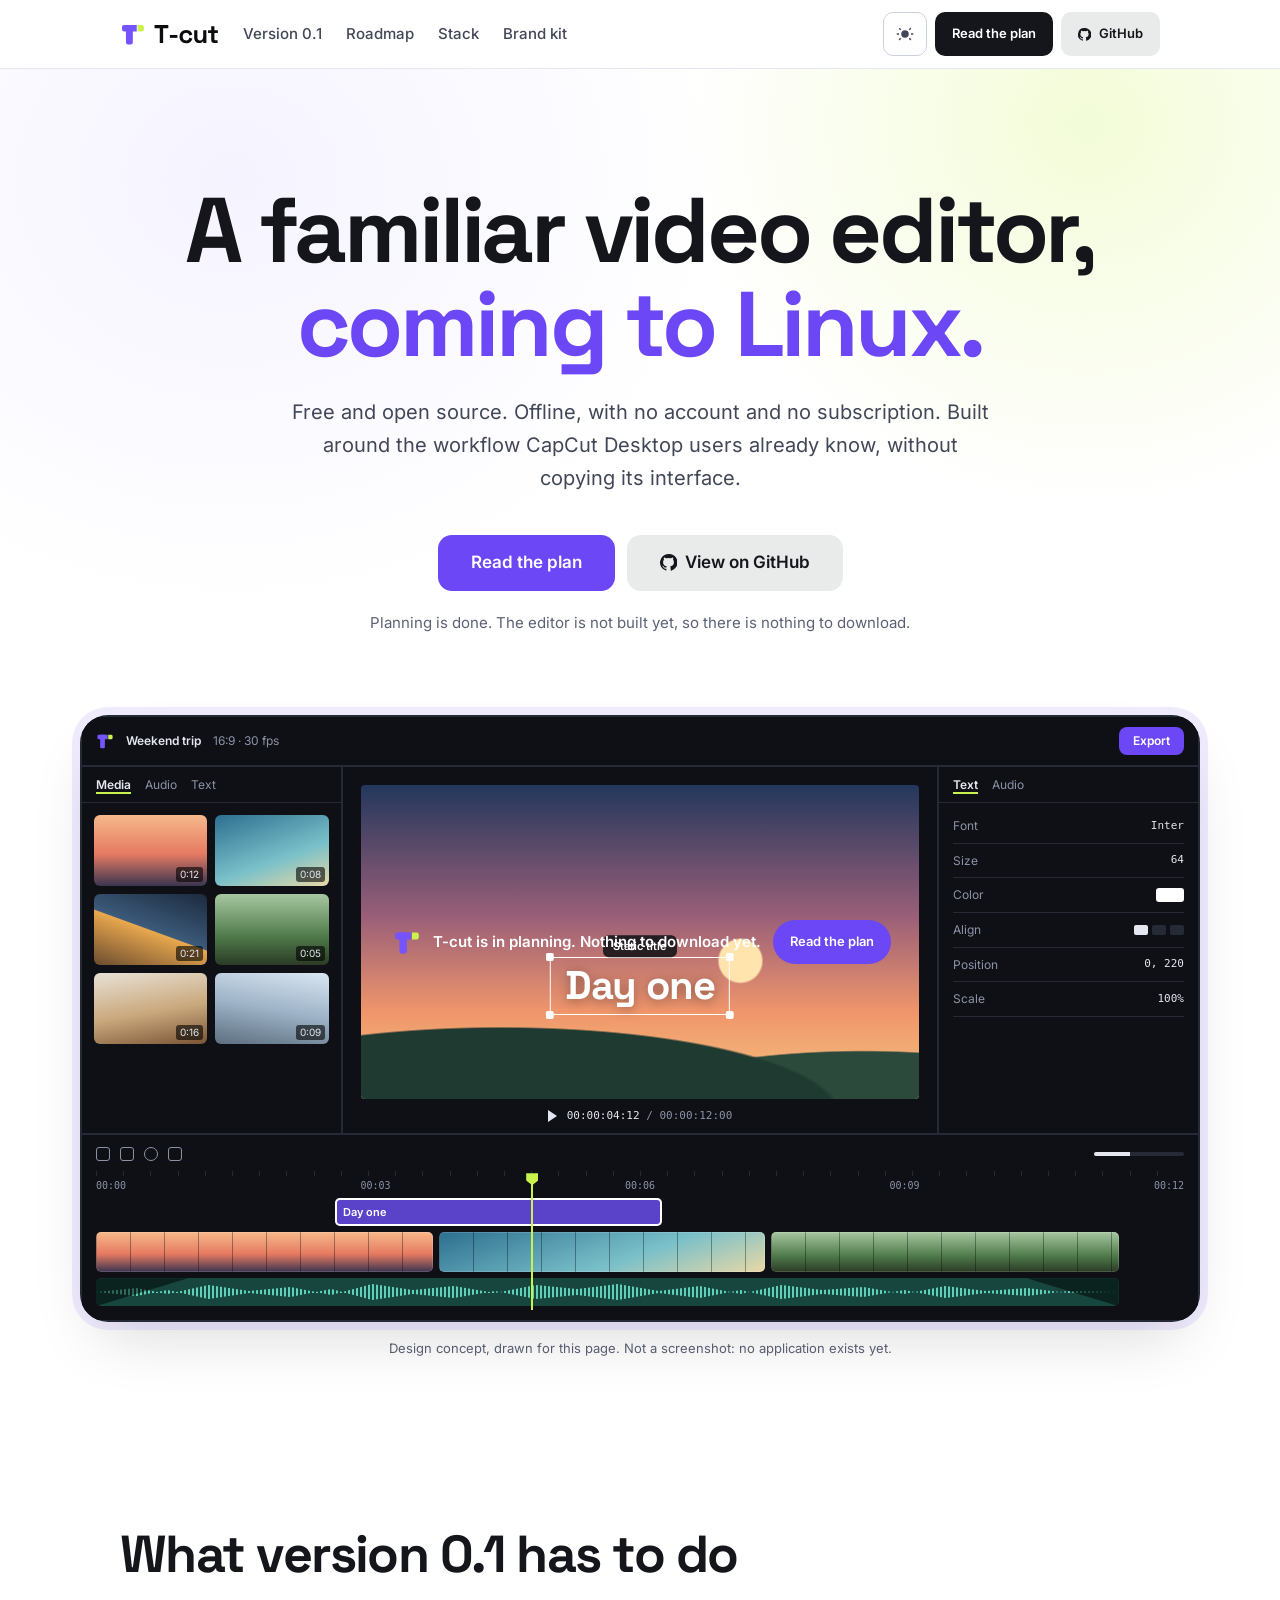
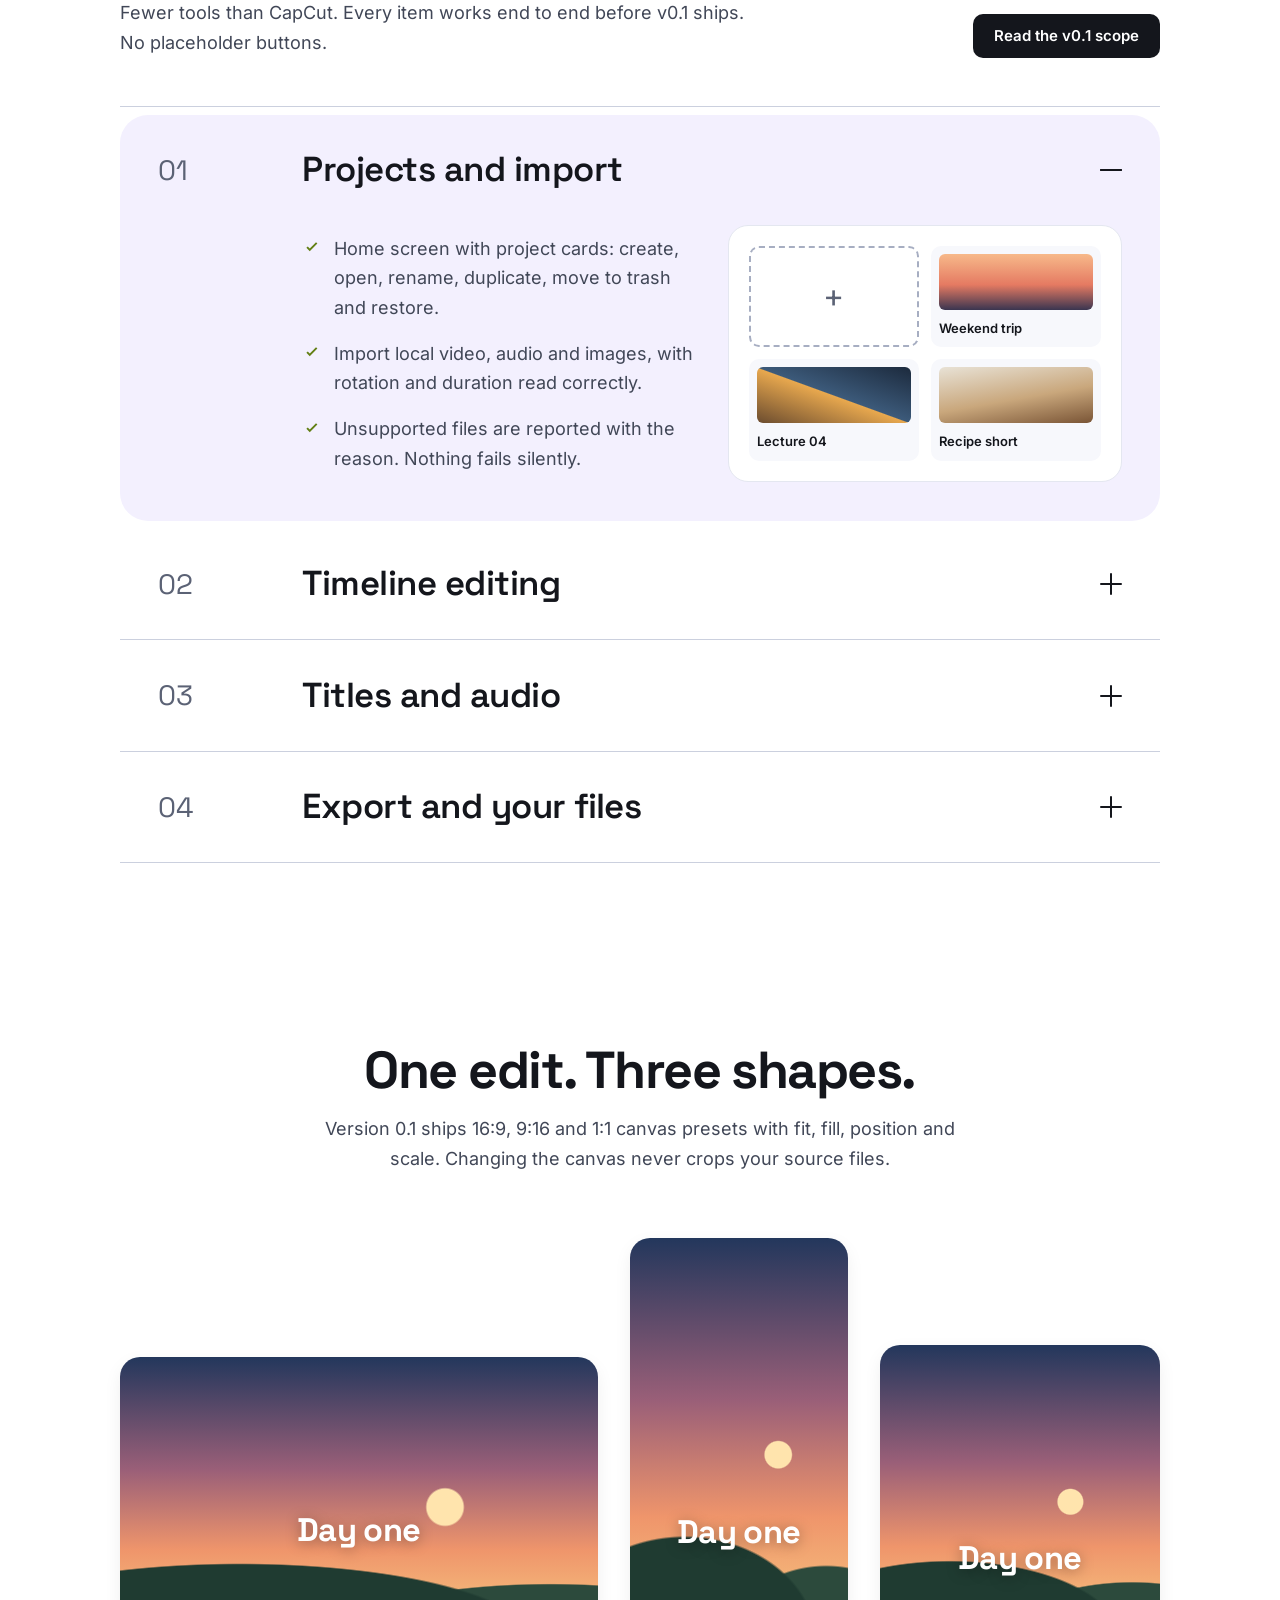
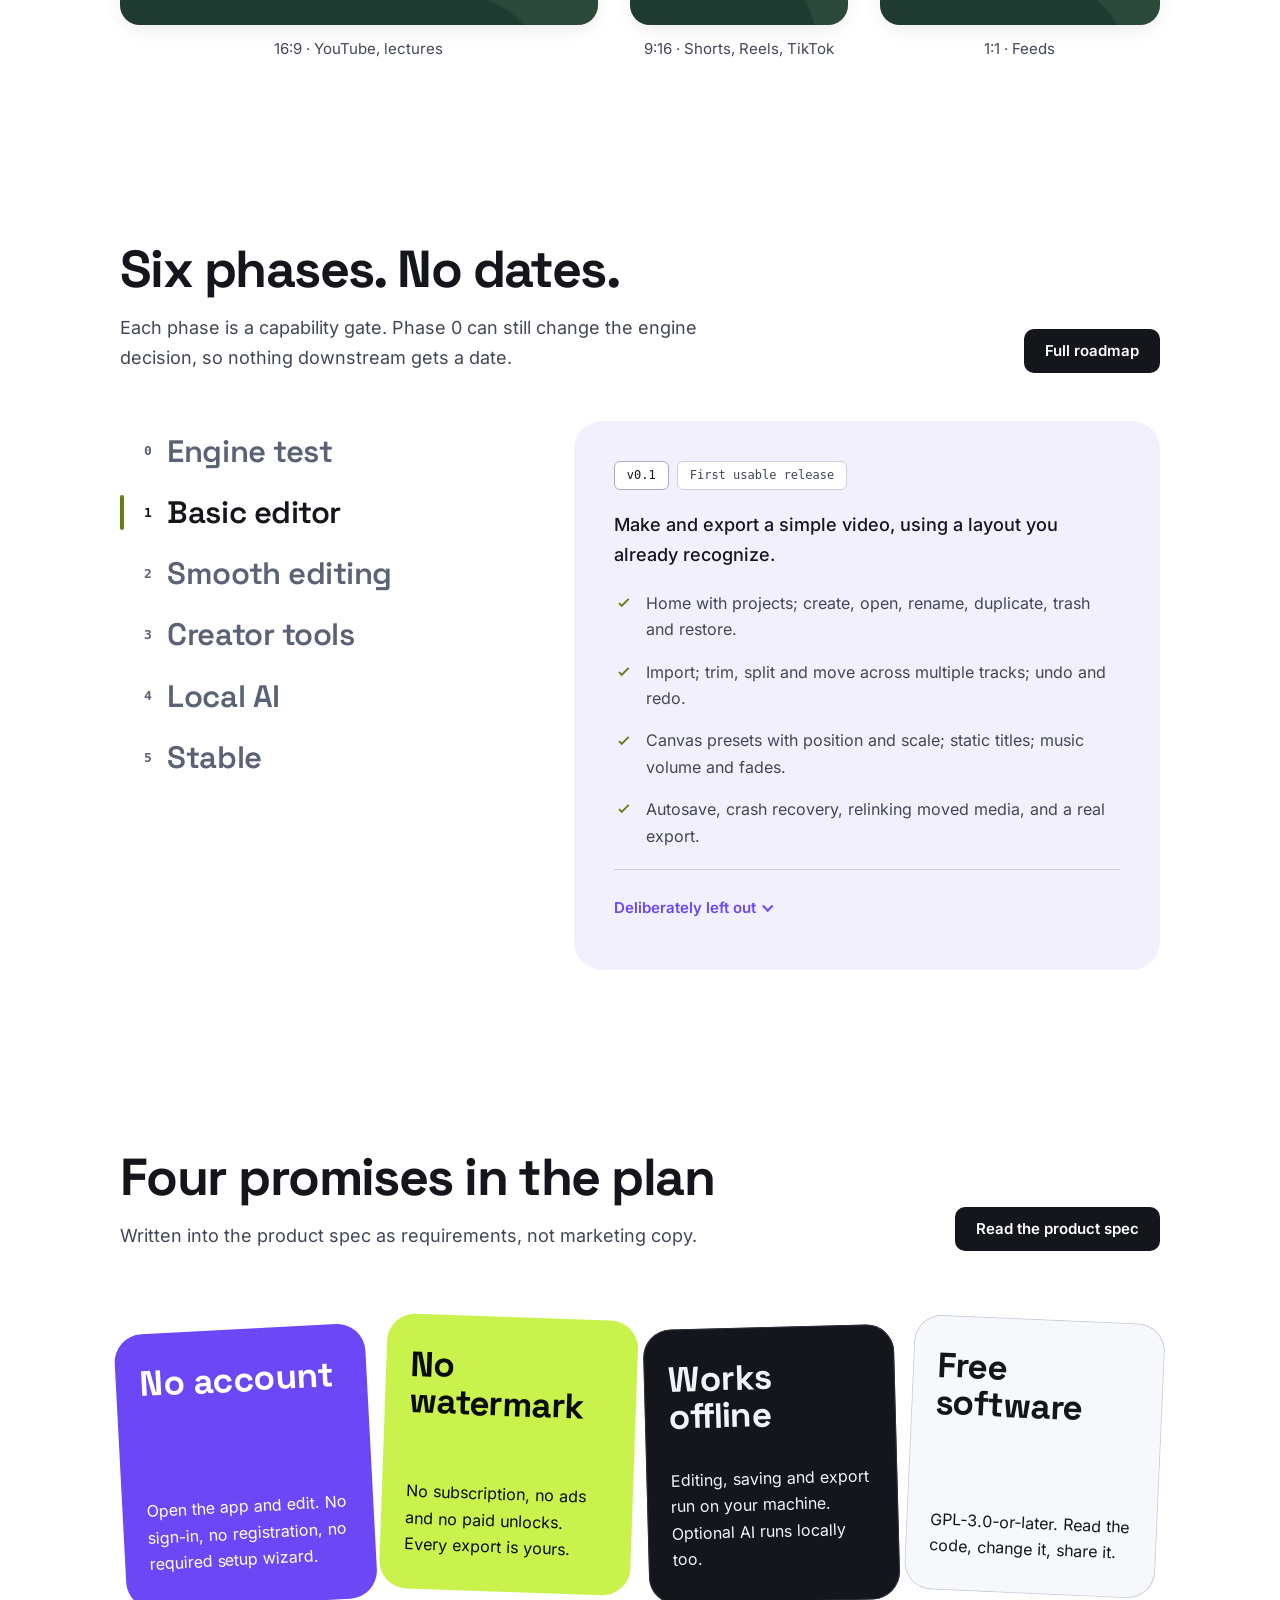
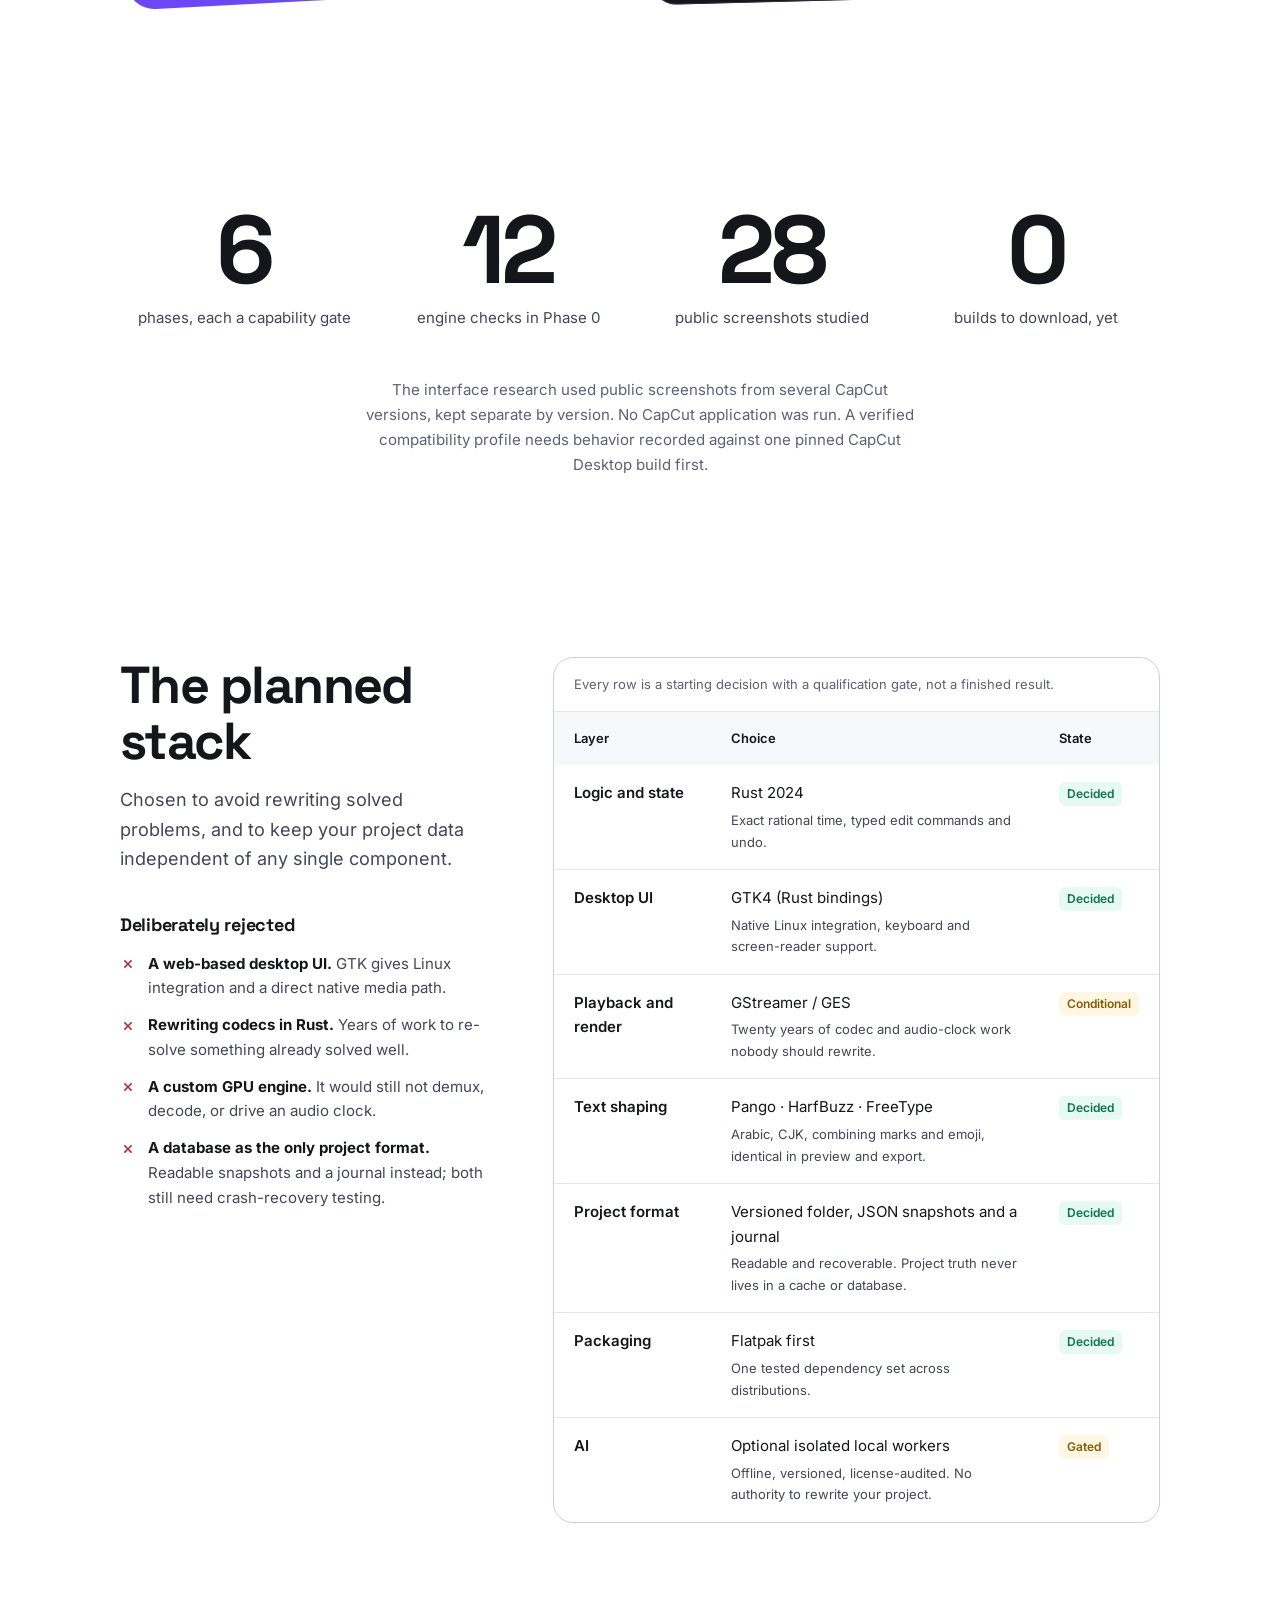
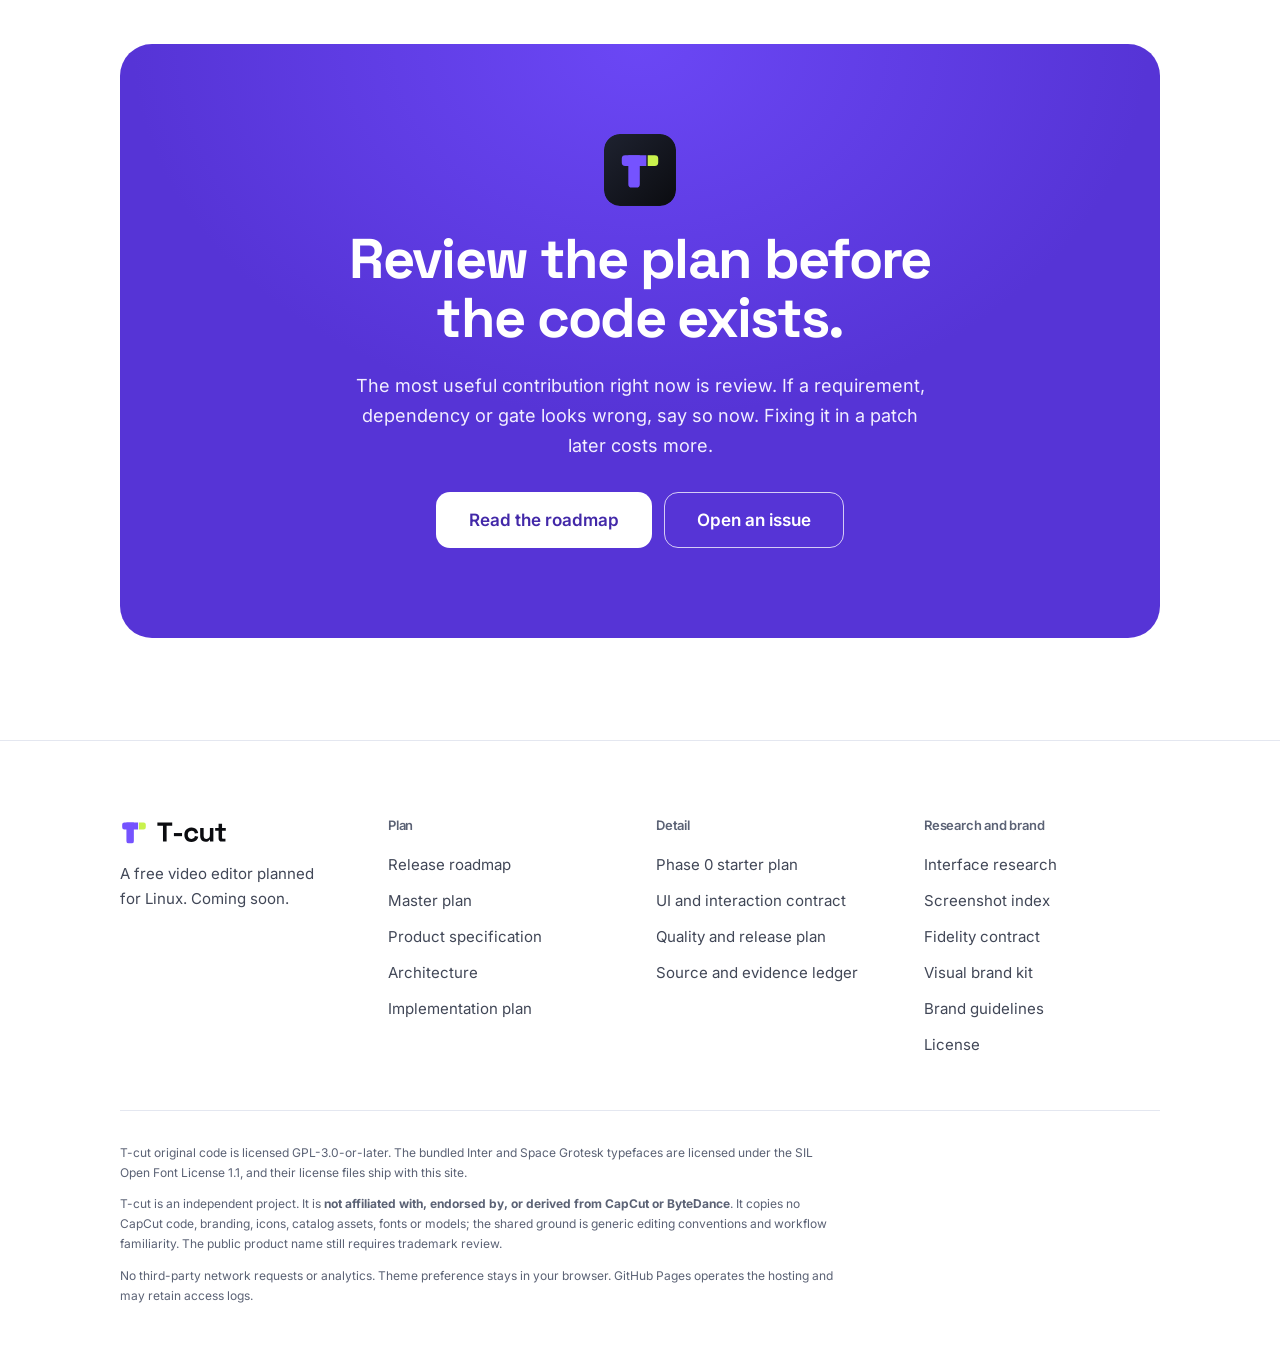
==== commit e48cc142: "Redesign landing page around a CapCut-style layout - Large centered hero with availability right und" ====
--- a/docs/index.html
+++ b/docs/index.html
@@ -3,7 +3,7 @@
 <head>
 <meta charset="utf-8">
 <meta name="viewport" content="width=device-width, initial-scale=1">
-<title>T-cut: a familiar video editor for Linux, planned</title>
+<title>T-cut: a familiar video editor, coming to Linux</title>
 <meta name="description" content="T-cut is a free, open-source video editor planned for Linux, with a workflow familiar to CapCut Desktop users. Planning is complete. Nothing to download yet.">
 <link rel="canonical" href="https://twarga.github.io/T-cut/">
 <meta name="theme-color" content="#0b0c10">
@@ -12,13 +12,13 @@
 <meta property="og:type" content="website">
 <meta property="og:site_name" content="T-cut">
 <meta property="og:url" content="https://twarga.github.io/T-cut/">
-<meta property="og:title" content="T-cut: a familiar video editor for Linux, planned">
+<meta property="og:title" content="T-cut: a familiar video editor, coming to Linux">
 <meta property="og:description" content="Free, open source, and planned to run offline with no account. Planning is complete; the editor is not built yet.">
 <meta property="og:image" content="https://twarga.github.io/T-cut/assets/brand/og-image.png">
 <meta property="og:image:width" content="1200">
 <meta property="og:image:height" content="630">
 <meta name="twitter:card" content="summary_large_image">
-<meta name="twitter:title" content="T-cut: a familiar video editor for Linux, planned">
+<meta name="twitter:title" content="T-cut: a familiar video editor, coming to Linux">
 <meta name="twitter:description" content="Free, open source, and planned to run offline with no account. Planning is complete; the editor is not built yet.">
 <meta name="twitter:image" content="https://twarga.github.io/T-cut/assets/brand/og-image.png">
 
@@ -37,13 +37,11 @@
   })();
 </script>
 </head>
-<body>
+<body class="home">
 
 <svg hidden aria-hidden="true" xmlns="http://www.w3.org/2000/svg">
   <symbol id="i-check" viewBox="0 0 16 16"><path d="M6.2 11.3 3.5 8.6l1.1-1.1 1.6 1.6 5-5 1.1 1.1-6.1 6.1Z"/></symbol>
-  <symbol id="i-dot" viewBox="0 0 16 16"><circle cx="8" cy="8" r="3.2"/></symbol>
   <symbol id="i-x" viewBox="0 0 16 16"><path d="M12.1 4.9 9 8l3.1 3.1-1.1 1.1L8 9.1l-3.1 3.1-1.1-1.1L6.9 8 3.8 4.9 4.9 3.8 8 6.9l3.1-3.1 1.1 1.1Z"/></symbol>
-  <symbol id="i-alert" viewBox="0 0 24 24"><path d="M12 2 1.5 20.5h21L12 2Zm0 4.6 6.9 12.2H5.1L12 6.6ZM11 10v4.6h2V10h-2Zm0 5.8v2h2v-2h-2Z"/></symbol>
   <symbol id="i-github" viewBox="0 0 16 16"><path d="M8 0a8 8 0 0 0-2.5 15.6c.4.1.5-.2.5-.4v-1.4c-2.2.5-2.7-1-2.7-1-.4-1-.9-1.2-.9-1.2-.7-.5 0-.5 0-.5.8.1 1.2.8 1.2.8.7 1.2 1.9.9 2.4.7.1-.5.3-.9.5-1.1-1.8-.2-3.6-.9-3.6-4 0-.9.3-1.6.8-2.1-.1-.2-.4-1 .1-2.1 0 0 .7-.2 2.2.8a7.5 7.5 0 0 1 4 0c1.5-1 2.2-.8 2.2-.8.5 1.1.2 1.9.1 2.1.5.5.8 1.2.8 2.1 0 3.1-1.8 3.8-3.6 4 .3.3.5.8.5 1.6v2.2c0 .2.1.5.6.4A8 8 0 0 0 8 0Z"/></symbol>
   <symbol id="i-moon" viewBox="0 0 24 24"><path d="M12.7 2a9.1 9.1 0 1 0 9.3 11.9A7.6 7.6 0 0 1 12.7 2Z"/></symbol>
   <symbol id="i-sun" viewBox="0 0 24 24"><path d="M12 17a5 5 0 1 1 0-10 5 5 0 0 1 0 10Zm0-13V1h0v3Zm0 19v-3h0v3ZM4 13H1v-2h3v2Zm19 0h-3v-2h3v2ZM5.6 7 3.5 4.9l1.4-1.4L7 5.6 5.6 7Zm13.5 13.5L17 18.4l1.4-1.4 2.1 2.1-1.4 1.4ZM17 5.6l2.1-2.1 1.4 1.4L18.4 7 17 5.6ZM3.5 19.1 5.6 17 7 18.4l-2.1 2.1-1.4-1.4Z"/></symbol>
@@ -60,7 +58,7 @@
 
     <nav class="site-nav" aria-label="Sections">
       <ul>
-        <li><a href="#status">Status</a></li>
+        <li><a href="#features">Version 0.1</a></li>
         <li><a href="#roadmap">Roadmap</a></li>
         <li><a href="#stack">Stack</a></li>
         <li><a href="brand/">Brand kit</a></li>
@@ -72,7 +70,8 @@
         <svg class="icon icon-moon" aria-hidden="true"><use href="#i-moon"></use></svg>
         <svg class="icon icon-sun" aria-hidden="true"><use href="#i-sun"></use></svg>
       </button>
-      <a class="btn btn-secondary btn-sm" href="https://github.com/Twarga/T-cut">
+      <a class="btn btn-ink btn-sm" href="https://github.com/Twarga/T-cut/blob/main/docs/plan/release-roadmap.md">Read the plan</a>
+      <a class="btn btn-quiet btn-sm header-github" href="https://github.com/Twarga/T-cut">
         <svg class="icon" aria-hidden="true"><use href="#i-github"></use></svg>
         GitHub
       </a>
@@ -82,135 +81,188 @@
 
 <main id="main" tabindex="-1">
 
-  <!-- Hero: centered, one focal point, two actions -->
-  <section class="hero">
-    <div class="container hero-inner">
-      <div class="hero-copy">
-        <p class="chip"><span class="chip-dot" aria-hidden="true"></span> Coming soon · Free and open source</p>
-
-        <h1>A familiar video editor, <span class="hero-emphasis">planned for Linux.</span></h1>
-
-        <p class="hero-lede">
-          T-cut is a free, open-source editor built around the workflow CapCut Desktop users already know.
-          It is not a clone of CapCut's interface. It is planned to run offline, with no account and no subscription.
-        </p>
-
-        <div class="cluster hero-actions">
-          <a class="btn btn-primary" href="https://github.com/Twarga/T-cut/blob/main/docs/plan/release-roadmap.md">
-            Read the plan
-          </a>
-          <a class="btn btn-secondary" href="https://github.com/Twarga/T-cut">
-            <svg class="icon" aria-hidden="true"><use href="#i-github"></use></svg>
-            View the repository
-          </a>
-        </div>
-
-        <ul class="trust-row cluster" aria-label="Planned product commitments">
-          <li><svg class="icon" aria-hidden="true"><use href="#i-check"></use></svg> GPL-3.0-or-later</li>
-          <li><svg class="icon" aria-hidden="true"><use href="#i-check"></use></svg> No account</li>
-          <li><svg class="icon" aria-hidden="true"><use href="#i-check"></use></svg> No telemetry</li>
-          <li><svg class="icon" aria-hidden="true"><use href="#i-check"></use></svg> Works offline</li>
-        </ul>
-      </div>
-
-      <figure class="hero-figure">
-        <img class="brand-logo-dark" src="assets/brand/editor-preview.svg" alt="Concept sketch of the planned editor: a title bar with an export action, a media library on the left, a player in the middle, a properties panel on the right, and a timeline with clips and a playhead below." width="468" height="240">
-        <img class="brand-logo-light" src="assets/brand/editor-preview-light.svg" alt="Concept sketch of the planned editor: media library, player, properties and timeline. Not working software." width="468" height="240">
-        <figcaption>Design concept, not a screenshot. No application has been built yet.</figcaption>
-      </figure>
-    </div>
-  </section>
-
-  <!-- Status -->
-  <section class="section" id="status">
+  <!-- Hero: one big promise, two actions, availability right under them -->
+  <section class="home-hero" aria-labelledby="hero-title">
+    <div class="container home-hero-copy">
+      <h1 id="hero-title">A familiar video editor, <span class="hero-accent">coming to Linux.</span></h1>
+      <p class="home-hero-lede">
+        Free and open source. Offline, with no account and no subscription.
+        Built around the workflow CapCut Desktop users already know, without copying its interface.
+      </p>
+      <div class="home-hero-actions" data-hero-actions>
+        <a class="btn btn-primary btn-lg" href="https://github.com/Twarga/T-cut/blob/main/docs/plan/release-roadmap.md">Read the plan</a>
+        <a class="btn btn-quiet btn-lg" href="https://github.com/Twarga/T-cut">
+          <svg class="icon" aria-hidden="true"><use href="#i-github"></use></svg>
+          View on GitHub
+        </a>
+      </div>
+      <p class="home-hero-status">Planning is done. The editor is not built yet, so there is nothing to download.</p>
+    </div>
+
+    <!-- Editor concept: drawn in HTML and CSS, not a screenshot -->
+    <figure class="stage container">
+      <div class="ed" role="img" aria-label="Concept drawing of the planned editor. A media library on the left, a player in the middle showing a selected title reading Day one, a text inspector on the right with font, size, color, alignment, position and scale, and a timeline below with a title track, three video clips, a music track with fades, and a playhead.">
+        <div class="ed-bar">
+          <span class="ed-mark"></span>
+          <span class="ed-project">Weekend trip</span>
+          <span class="ed-ratio">16:9 · 30 fps</span>
+          <span class="ed-export">Export</span>
+        </div>
+
+        <div class="ed-library">
+          <div class="ed-tabs"><span class="is-on">Media</span><span>Audio</span><span>Text</span></div>
+          <div class="ed-thumbs">
+            <span class="thumb t1"><i>0:12</i></span>
+            <span class="thumb t2"><i>0:08</i></span>
+            <span class="thumb t3"><i>0:21</i></span>
+            <span class="thumb t4"><i>0:05</i></span>
+            <span class="thumb t5"><i>0:16</i></span>
+            <span class="thumb t6"><i>0:09</i></span>
+          </div>
+        </div>
+
+        <div class="ed-player">
+          <div class="ed-canvas">
+            <span class="scene"></span>
+            <span class="ed-select"><b>Day one</b><i class="h1"></i><i class="h2"></i><i class="h3"></i><i class="h4"></i></span>
+            <span class="ed-chip">Static title</span>
+          </div>
+          <div class="ed-transport"><span class="ed-play"></span><span class="ed-time">00:00:04:12 <em>/ 00:00:12:00</em></span></div>
+        </div>
+
+        <div class="ed-inspector">
+          <div class="ed-tabs"><span class="is-on">Text</span><span>Audio</span></div>
+          <dl class="ed-fields">
+            <div><dt>Font</dt><dd>Inter</dd></div>
+            <div><dt>Size</dt><dd>64</dd></div>
+            <div><dt>Color</dt><dd><span class="ed-swatch"></span></dd></div>
+            <div><dt>Align</dt><dd><span class="ed-align"><i class="is-on"></i><i></i><i></i></span></dd></div>
+            <div><dt>Position</dt><dd>0, 220</dd></div>
+            <div><dt>Scale</dt><dd>100%</dd></div>
+          </dl>
+        </div>
+
+        <div class="ed-timeline">
+          <div class="ed-tools"><i></i><i></i><i class="cut"></i><i></i><span class="ed-zoom"></span></div>
+          <div class="ed-ruler"><span>00:00</span><span>00:03</span><span>00:06</span><span>00:09</span><span>00:12</span></div>
+          <div class="ed-track"><span class="clip clip-text is-selected" style="--x:22%;--w:30%">Day one</span></div>
+          <div class="ed-track ed-track-main">
+            <span class="clip clip-video v1" style="--x:0%;--w:31%"></span>
+            <span class="clip clip-video v2" style="--x:31.5%;--w:30%"></span>
+            <span class="clip clip-video v3" style="--x:62%;--w:32%"></span>
+          </div>
+          <div class="ed-track"><span class="clip clip-audio" style="--x:0%;--w:94%"><span class="fade fade-in"></span><span class="fade fade-out"></span></span></div>
+          <span class="ed-playhead"></span>
+        </div>
+      </div>
+      <figcaption>Design concept, drawn for this page. Not a screenshot: no application exists yet.</figcaption>
+    </figure>
+  </section>
+
+  <!-- Version 0.1: numbered accordion, native details so it works without JavaScript -->
+  <section class="section" id="features" aria-labelledby="features-title">
     <div class="container">
-      <div class="status-callout">
-        <svg class="icon" aria-hidden="true"><use href="#i-alert"></use></svg>
+      <div class="split-head">
         <div>
-          <h2>Nothing to download yet</h2>
-          <p>
-            Planning and branding are finished. <strong>The editor is not built yet.</strong>
-            The next step is Phase 0: test playback and export before building the app.
-          </p>
-          <p>
-            Follow progress on <a href="https://github.com/Twarga/T-cut">GitHub</a> or
-            <a href="#roadmap">read what each phase includes</a>.
-          </p>
-        </div>
-      </div>
-    </div>
-  </section>
-
-  <!-- Features: numbered groups, not identical cards -->
-  <section class="section" id="features">
+          <h2 id="features-title">What version 0.1 has to do</h2>
+          <p>Fewer tools than CapCut. Every item works end to end before v0.1 ships. No placeholder buttons.</p>
+        </div>
+        <a class="btn btn-ink" href="https://github.com/Twarga/T-cut/blob/main/docs/plan/release-roadmap.md">Read the v0.1 scope</a>
+      </div>
+
+      <div class="acc">
+        <details class="acc-item" name="v01" open>
+          <summary><span class="acc-num">01</span><span class="acc-title">Projects and import</span><span class="acc-sign" aria-hidden="true"></span></summary>
+          <div class="acc-body">
+            <ul class="ticks">
+              <li>Home screen with project cards: create, open, rename, duplicate, move to trash and restore.</li>
+              <li>Import local video, audio and images, with rotation and duration read correctly.</li>
+              <li>Unsupported files are reported with the reason. Nothing fails silently.</li>
+            </ul>
+            <div class="acc-art art-home" aria-hidden="true">
+              <span class="pc pc-new">+</span>
+              <span class="pc"><i class="t1"></i><b>Weekend trip</b></span>
+              <span class="pc"><i class="t3"></i><b>Lecture 04</b></span>
+              <span class="pc"><i class="t5"></i><b>Recipe short</b></span>
+            </div>
+          </div>
+        </details>
+
+        <details class="acc-item" name="v01">
+          <summary><span class="acc-num">02</span><span class="acc-title">Timeline editing</span><span class="acc-sign" aria-hidden="true"></span></summary>
+          <div class="acc-body">
+            <ul class="ticks">
+              <li>Multiple tracks. Trim, split, move, duplicate and delete clips.</li>
+              <li>Undo and redo restore the exact previous project state.</li>
+            </ul>
+            <div class="acc-art art-split" aria-hidden="true">
+              <span class="lane"><i class="clip-video v1"></i><i class="clip-video v2"></i></span>
+              <span class="lane"><i class="clip-video v3"></i><i class="clip-video v1 is-moved"></i></span>
+              <span class="cutline"></span>
+            </div>
+          </div>
+        </details>
+
+        <details class="acc-item" name="v01">
+          <summary><span class="acc-num">03</span><span class="acc-title">Titles and audio</span><span class="acc-sign" aria-hidden="true"></span></summary>
+          <div class="acc-body">
+            <ul class="ticks">
+              <li>Static titles with font, size, color and alignment.</li>
+              <li>Arabic, CJK and emoji shaped correctly from the first release.</li>
+              <li>Music volume with fade in and fade out, mixed into the exported file.</li>
+            </ul>
+            <div class="acc-art art-type" aria-hidden="true">
+              <span lang="en">Day one</span>
+              <span lang="ar" dir="rtl">اليوم الأول</span>
+              <span lang="ja">一日目</span>
+            </div>
+          </div>
+        </details>
+
+        <details class="acc-item" name="v01">
+          <summary><span class="acc-num">04</span><span class="acc-title">Export and your files</span><span class="acc-sign" aria-hidden="true"></span></summary>
+          <div class="acc-body">
+            <ul class="ticks">
+              <li>Export a finished video with the audio mix included.</li>
+              <li>Project folders with readable JSON, autosave and crash recovery.</li>
+              <li>Relink moved media without losing edits.</li>
+            </ul>
+            <div class="acc-art art-files" aria-hidden="true">
+              <code>weekend-trip/</code>
+              <code>  project.json</code>
+              <code>  journal/commands.jsonl</code>
+              <code>  media/</code>
+            </div>
+          </div>
+        </details>
+      </div>
+    </div>
+  </section>
+
+  <!-- Canvas presets: the three shapes v0.1 promises -->
+  <section class="section formats" aria-labelledby="formats-title">
     <div class="container">
-      <div class="section-head">
-        <span class="eyebrow">Version 0.1</span>
-        <h2>What the first usable release includes</h2>
-        <p>
-          Fewer tools than CapCut. Every item below has to work end to end before v0.1 ships.
-          No placeholder buttons.
-        </p>
-      </div>
-
-      <ol class="feature-groups">
-        <li class="feature-group">
-          <span class="feature-group-num">01</span>
-          <h3>Projects and import</h3>
-          <div class="feature-group-body">
-            <ul class="phase-list">
-              <li><svg class="icon" aria-hidden="true"><use href="#i-dot"></use></svg> Home screen with project cards: create, open, rename, duplicate, move to trash and restore.</li>
-              <li><svg class="icon" aria-hidden="true"><use href="#i-dot"></use></svg> Import local video, audio and images, with rotation and duration read correctly.</li>
-              <li><svg class="icon" aria-hidden="true"><use href="#i-dot"></use></svg> Unsupported files are reported with the reason. Nothing fails silently.</li>
-            </ul>
-          </div>
-        </li>
-        <li class="feature-group">
-          <span class="feature-group-num">02</span>
-          <h3>Timeline editing</h3>
-          <div class="feature-group-body">
-            <ul class="phase-list">
-              <li><svg class="icon" aria-hidden="true"><use href="#i-dot"></use></svg> Multiple tracks. Trim, split, move, duplicate and delete clips.</li>
-              <li><svg class="icon" aria-hidden="true"><use href="#i-dot"></use></svg> Undo and redo restore the exact previous project state.</li>
-            </ul>
-          </div>
-        </li>
-        <li class="feature-group">
-          <span class="feature-group-num">03</span>
-          <h3>Titles and audio</h3>
-          <div class="feature-group-body">
-            <ul class="phase-list">
-              <li><svg class="icon" aria-hidden="true"><use href="#i-dot"></use></svg> Static titles with font, size, color and alignment.</li>
-              <li><svg class="icon" aria-hidden="true"><use href="#i-dot"></use></svg> Arabic, CJK and emoji shaped correctly from the first release.</li>
-              <li><svg class="icon" aria-hidden="true"><use href="#i-dot"></use></svg> Music volume with fade in and fade out, mixed into the exported file.</li>
-            </ul>
-          </div>
-        </li>
-        <li class="feature-group">
-          <span class="feature-group-num">04</span>
-          <h3>Export and your files</h3>
-          <div class="feature-group-body">
-            <ul class="phase-list">
-              <li><svg class="icon" aria-hidden="true"><use href="#i-dot"></use></svg> Export a finished video with the audio mix included.</li>
-              <li><svg class="icon" aria-hidden="true"><use href="#i-dot"></use></svg> Project folders with readable JSON, autosave and crash recovery.</li>
-              <li><svg class="icon" aria-hidden="true"><use href="#i-dot"></use></svg> Relink moved media without losing edits.</li>
-            </ul>
-          </div>
-        </li>
-      </ol>
-    </div>
-  </section>
-
-  <!-- Roadmap -->
-  <section class="section" id="roadmap">
+      <div class="center-head">
+        <h2 id="formats-title">One edit. Three shapes.</h2>
+        <p>Version 0.1 ships 16:9, 9:16 and 1:1 canvas presets with fit, fill, position and scale. Changing the canvas never crops your source files.</p>
+      </div>
+      <ul class="frames" aria-label="Planned canvas presets">
+        <li class="frame frame-wide"><span class="frame-shot"><span class="scene"></span><b>Day one</b></span><span class="frame-label">16:9 · YouTube, lectures</span></li>
+        <li class="frame frame-tall"><span class="frame-shot"><span class="scene"></span><b>Day one</b></span><span class="frame-label">9:16 · Shorts, Reels, TikTok</span></li>
+        <li class="frame frame-square"><span class="frame-shot"><span class="scene"></span><b>Day one</b></span><span class="frame-label">1:1 · Feeds</span></li>
+      </ul>
+    </div>
+  </section>
+
+  <!-- Roadmap: big phase list, one panel at a time (stacked without JavaScript) -->
+  <section class="section" id="roadmap" aria-labelledby="roadmap-title">
     <div class="container">
-      <div class="section-head">
-        <span class="eyebrow">Roadmap</span>
-        <h2>Built in six phases</h2>
-        <p>
-          Each phase is a capability gate, not a date. No release dates are promised, because Phase 0
-          can still change the engine decision and everything downstream with it.
-        </p>
+      <div class="split-head">
+        <div>
+          <h2 id="roadmap-title">Six phases. No dates.</h2>
+          <p>Each phase is a capability gate. Phase 0 can still change the engine decision, so nothing downstream gets a date.</p>
+        </div>
+        <a class="btn btn-ink" href="https://github.com/Twarga/T-cut/blob/main/docs/plan/release-roadmap.md">Full roadmap</a>
       </div>
 
       <div class="phase-tabs" data-phase-tabs>
@@ -226,224 +278,194 @@
         <div class="phase-panels">
           <div class="phase-panel" id="panel-p0" data-phase-panel>
             <h3 data-phase-heading>Phase 0: Engine test</h3>
-            <p class="cluster phase-meta"><span class="badge">No public release</span></p>
-            <p class="lede">Nothing to use yet. This phase decides whether the foundation is sound.</p>
-            <ul class="phase-list">
-              <li><svg class="icon" aria-hidden="true"><use href="#i-dot"></use></svg> Build a real Rust window that plays and exports known media.</li>
-              <li><svg class="icon" aria-hidden="true"><use href="#i-dot"></use></svg> Generate test footage with numbered frames and audio impulses at known positions.</li>
-              <li><svg class="icon" aria-hidden="true"><use href="#i-dot"></use></svg> Run 12 qualification checks and decode the output with an independent tool.</li>
-              <li><svg class="icon" aria-hidden="true"><use href="#i-dot"></use></svg> Commit to one media backend, with the reasoning written down.</li>
-            </ul>
-            <p class="note">
-              <strong>The gate:</strong> a nominal four-second, 30&nbsp;fps render previously produced
-              121 frames and 4.033333&nbsp;seconds instead of 120 frames. The cause must be found and
-              fixed, or the engine replaced. Changing the expected number to match the bug is not an
-              acceptable outcome.
-            </p>
+            <p class="phase-meta"><span class="badge">No public release</span><span class="badge badge-now">Next up</span></p>
+            <p class="phase-lede">Nothing to use yet. This phase decides whether the foundation is sound.</p>
+            <ul class="ticks">
+              <li>Build a real Rust window that plays and exports known media.</li>
+              <li>Generate test footage with numbered frames and audio impulses at known positions.</li>
+              <li>Run 12 qualification checks and decode the output with an independent tool.</li>
+              <li>Commit to one media backend, with the reasoning written down.</li>
+            </ul>
+            <details class="note">
+              <summary>The gate that must pass</summary>
+              <p>A nominal four-second, 30&nbsp;fps render previously produced 121 frames and 4.033333&nbsp;seconds instead of 120 frames. The cause must be found and fixed, or the engine replaced. Changing the expected number to match the bug is not an acceptable outcome.</p>
+            </details>
           </div>
 
           <div class="phase-panel" id="panel-p1" data-phase-panel>
             <h3 data-phase-heading>Phase 1: Basic editor</h3>
-            <p class="cluster phase-meta"><span class="badge badge-release">v0.1</span><span class="badge">First usable release</span></p>
-            <p class="lede">Make and export a simple video, using a layout you already recognize.</p>
-            <ul class="phase-list">
-              <li><svg class="icon" aria-hidden="true"><use href="#i-dot"></use></svg> Home with projects; create, open, rename, duplicate, trash and restore.</li>
-              <li><svg class="icon" aria-hidden="true"><use href="#i-dot"></use></svg> Import; trim, split and move across multiple tracks; undo and redo.</li>
-              <li><svg class="icon" aria-hidden="true"><use href="#i-dot"></use></svg> Canvas presets with position and scale; static titles; music volume and fades.</li>
-              <li><svg class="icon" aria-hidden="true"><use href="#i-dot"></use></svg> Autosave, crash recovery, relinking moved media, and a real export.</li>
-            </ul>
-            <p class="note">
-              Deliberately excluded: transitions, keyframes, auto captions, effects and AI. They are
-              planned for later phases and will not appear as controls that do nothing.
-            </p>
+            <p class="phase-meta"><span class="badge badge-release">v0.1</span><span class="badge">First usable release</span></p>
+            <p class="phase-lede">Make and export a simple video, using a layout you already recognize.</p>
+            <ul class="ticks">
+              <li>Home with projects; create, open, rename, duplicate, trash and restore.</li>
+              <li>Import; trim, split and move across multiple tracks; undo and redo.</li>
+              <li>Canvas presets with position and scale; static titles; music volume and fades.</li>
+              <li>Autosave, crash recovery, relinking moved media, and a real export.</li>
+            </ul>
+            <details class="note">
+              <summary>Deliberately left out</summary>
+              <p>Transitions, keyframes, auto captions, effects and AI. They are planned for later phases and will not appear as controls that do nothing.</p>
+            </details>
           </div>
 
           <div class="phase-panel" id="panel-p2" data-phase-panel>
             <h3 data-phase-heading>Phase 2: Smooth editing</h3>
-            <p class="cluster phase-meta"><span class="badge badge-release">v0.2</span></p>
-            <p class="lede">Editing stops feeling clumsy, and you can subtitle a video by hand.</p>
-            <ul class="phase-list">
-              <li><svg class="icon" aria-hidden="true"><use href="#i-dot"></use></svg> Snapping, main-track magnet and linked clips, each a separate visible control.</li>
-              <li><svg class="icon" aria-hidden="true"><use href="#i-dot"></use></svg> Richer static text styling and fuller audio controls.</li>
-              <li><svg class="icon" aria-hidden="true"><use href="#i-dot"></use></svg> Manual captions, with SRT and VTT import and export.</li>
+            <p class="phase-meta"><span class="badge badge-release">v0.2</span></p>
+            <p class="phase-lede">Editing stops feeling clumsy, and you can subtitle a video by hand.</p>
+            <ul class="ticks">
+              <li>Snapping, main-track magnet and linked clips, each a separate visible control.</li>
+              <li>Richer static text styling and fuller audio controls.</li>
+              <li>Manual captions, with SRT and VTT import and export.</li>
             </ul>
           </div>
 
           <div class="phase-panel" id="panel-p3" data-phase-panel>
             <h3 data-phase-heading>Phase 3: Creator tools</h3>
-            <p class="cluster phase-meta"><span class="badge badge-release">v0.3</span></p>
-            <p class="lede">The creative jump: animation, composition and color.</p>
-            <ul class="phase-list">
-              <li><svg class="icon" aria-hidden="true"><use href="#i-dot"></use></svg> Keyframes and easing; speed, reverse and freeze frames.</li>
-              <li><svg class="icon" aria-hidden="true"><use href="#i-dot"></use></svg> Transitions, masks and chroma key.</li>
-              <li><svg class="icon" aria-hidden="true"><use href="#i-dot"></use></svg> Color grading with curves, LUTs and scopes; animated text.</li>
-              <li><svg class="icon" aria-hidden="true"><use href="#i-dot"></use></svg> Screen and webcam recording; original templates.</li>
+            <p class="phase-meta"><span class="badge badge-release">v0.3</span></p>
+            <p class="phase-lede">The creative jump: animation, composition and color.</p>
+            <ul class="ticks">
+              <li>Keyframes and easing; speed, reverse and freeze frames.</li>
+              <li>Transitions, masks and chroma key.</li>
+              <li>Color grading with curves, LUTs and scopes; animated text.</li>
+              <li>Screen and webcam recording; original templates.</li>
             </ul>
           </div>
 
           <div class="phase-panel" id="panel-p4" data-phase-panel>
             <h3 data-phase-heading>Phase 4: Local AI</h3>
-            <p class="cluster phase-meta"><span class="badge badge-release">v0.4</span><span class="badge">Optional</span></p>
-            <p class="lede">Assistance that runs on your own machine, suggests rather than overwrites, and is always optional.</p>
-            <ul class="phase-list">
-              <li><svg class="icon" aria-hidden="true"><use href="#i-dot"></use></svg> Auto captions and translation; transcript-based editing.</li>
-              <li><svg class="icon" aria-hidden="true"><use href="#i-dot"></use></svg> Background removal, object tracking and auto reframe.</li>
-              <li><svg class="icon" aria-hidden="true"><use href="#i-dot"></use></svg> Voice cleanup, music separation and beat detection.</li>
-              <li><svg class="icon" aria-hidden="true"><use href="#i-dot"></use></svg> Text to speech, dubbing and upscaling.</li>
-            </ul>
-            <p class="note">
-              <strong>Honest warning:</strong> each of these needs a model whose license permits
-              redistribution and commercial use. Where those rights cannot be established, the feature
-              ships as unavailable with the reason stated. It is not faked, and it is not quietly
-              replaced by a cloud service.
-            </p>
+            <p class="phase-meta"><span class="badge badge-release">v0.4</span><span class="badge">Optional</span></p>
+            <p class="phase-lede">Assistance that runs on your own machine, suggests rather than overwrites, and is always optional.</p>
+            <ul class="ticks">
+              <li>Auto captions and translation; transcript-based editing.</li>
+              <li>Background removal, object tracking and auto reframe.</li>
+              <li>Voice cleanup, music separation and beat detection.</li>
+              <li>Text to speech, dubbing and upscaling.</li>
+            </ul>
+            <details class="note">
+              <summary>Honest warning about models</summary>
+              <p>Each of these needs a model whose license permits redistribution and commercial use. Where those rights cannot be established, the feature ships as unavailable with the reason stated. It is not faked, and it is not quietly replaced by a cloud service.</p>
+            </details>
           </div>
 
           <div class="phase-panel" id="panel-p5" data-phase-panel>
             <h3 data-phase-heading>Phase 5: Stable</h3>
-            <p class="cluster phase-meta"><span class="badge badge-release">v1.0</span></p>
-            <p class="lede">No new features. Make the existing ones trustworthy.</p>
-            <ul class="phase-list">
-              <li><svg class="icon" aria-hidden="true"><use href="#i-dot"></use></svg> No release-blocking defect that can lose your work.</li>
-              <li><svg class="icon" aria-hidden="true"><use href="#i-dot"></use></svg> A published, measured list of supported media and hardware.</li>
-              <li><svg class="icon" aria-hidden="true"><use href="#i-dot"></use></svg> Tested installation and upgrade on the supported runtime.</li>
-            </ul>
-            <p class="note">
-              A stable local editor is <strong>not</strong> a claim that every CapCut cloud service has
-              been reproduced. Generative video, broader project interoperability, optional
-              self-hosted sync and authorized publishing are tracked separately after v1.0, each with
-              its own rights and infrastructure gate.
-            </p>
-          </div>
-        </div>
-      </div>
+            <p class="phase-meta"><span class="badge badge-release">v1.0</span></p>
+            <p class="phase-lede">No new features. Make the existing ones trustworthy.</p>
+            <ul class="ticks">
+              <li>No release-blocking defect that can lose your work.</li>
+              <li>A published, measured list of supported media and hardware.</li>
+              <li>Tested installation and upgrade on the supported runtime.</li>
+            </ul>
+            <details class="note">
+              <summary>What v1.0 does not claim</summary>
+              <p>A stable local editor is not a claim that every CapCut cloud service has been reproduced. Generative video, broader project interoperability, optional self-hosted sync and authorized publishing are tracked separately after v1.0, each with its own rights and infrastructure gate.</p>
+            </details>
+          </div>
+        </div>
+      </div>
+    </div>
+  </section>
+
+  <!-- Promises: what the plan commits to, in four cards with different weight -->
+  <section class="section promises" aria-labelledby="promises-title">
+    <div class="container">
+      <div class="split-head">
+        <div>
+          <h2 id="promises-title">Four promises in the plan</h2>
+          <p>Written into the product spec as requirements, not marketing copy.</p>
+        </div>
+        <a class="btn btn-ink" href="https://github.com/Twarga/T-cut/blob/main/docs/plan/product-spec.md">Read the product spec</a>
+      </div>
+      <ul class="promise-cards">
+        <li class="promise promise-violet"><h3>No account</h3><p>Open the app and edit. No sign-in, no registration, no required setup wizard.</p></li>
+        <li class="promise promise-lime"><h3>No watermark</h3><p>No subscription, no ads and no paid unlocks. Every export is yours.</p></li>
+        <li class="promise promise-ink"><h3>Works offline</h3><p>Editing, saving and export run on your machine. Optional AI runs locally too.</p></li>
+        <li class="promise promise-paper"><h3>Free software</h3><p>GPL-3.0-or-later. Read the code, change it, share it.</p></li>
+      </ul>
+    </div>
+  </section>
+
+  <!-- Facts: every number links to the document it comes from -->
+  <section class="section facts-band" aria-labelledby="facts-title">
+    <div class="container">
+      <h2 id="facts-title" class="visually-hidden">The project in numbers</h2>
+      <ul class="facts-row">
+        <li><a href="#roadmap"><strong>6</strong><span>phases, each a capability gate</span></a></li>
+        <li><a href="https://github.com/Twarga/T-cut/blob/main/docs/plan/starter-plan.md"><strong>12</strong><span>engine checks in Phase 0</span></a></li>
+        <li><a href="https://github.com/Twarga/T-cut/blob/main/docs/research/screenshot-index.md"><strong>28</strong><span>public screenshots studied</span></a></li>
+        <li><a href="https://github.com/Twarga/T-cut"><strong>0</strong><span>builds to download, yet</span></a></li>
+      </ul>
+      <p class="facts-note">The interface research used public screenshots from several CapCut versions, kept separate by version. No CapCut application was run. A verified compatibility profile needs behavior recorded against one pinned CapCut Desktop build first.</p>
     </div>
   </section>
 
   <!-- Stack -->
-  <section class="section" id="stack">
-    <div class="container">
-      <div class="section-head">
-        <span class="eyebrow">Architecture</span>
-        <h2>The planned stack</h2>
+  <section class="section" id="stack" aria-labelledby="stack-title">
+    <div class="container stack-layout">
+      <div class="stack-intro">
+        <h2 id="stack-title">The planned stack</h2>
         <p>Chosen to avoid rewriting solved problems, and to keep your project data independent of any single component.</p>
+        <h3 class="rejected-head">Deliberately rejected</h3>
+        <ul class="rejected">
+          <li><svg class="icon" aria-hidden="true"><use href="#i-x"></use></svg><span><strong>A web-based desktop UI.</strong> GTK gives Linux integration and a direct native media path.</span></li>
+          <li><svg class="icon" aria-hidden="true"><use href="#i-x"></use></svg><span><strong>Rewriting codecs in Rust.</strong> Years of work to re-solve something already solved well.</span></li>
+          <li><svg class="icon" aria-hidden="true"><use href="#i-x"></use></svg><span><strong>A custom GPU engine.</strong> It would still not demux, decode, or drive an audio clock.</span></li>
+          <li><svg class="icon" aria-hidden="true"><use href="#i-x"></use></svg><span><strong>A database as the only project format.</strong> Readable snapshots and a journal instead; both still need crash-recovery testing.</span></li>
+        </ul>
       </div>
 
       <div class="table-wrap" tabindex="0" role="region" aria-label="Planned technology choices">
         <table>
           <caption>Every row is a starting decision with a qualification gate, not a finished result.</caption>
           <thead>
-            <tr><th scope="col">Layer</th><th scope="col">Choice</th><th scope="col">Why</th><th scope="col">State</th></tr>
+            <tr><th scope="col">Layer</th><th scope="col">Choice</th><th scope="col">State</th></tr>
           </thead>
           <tbody>
-            <tr>
-              <th scope="row">Logic and state</th>
-              <td>Rust 2024</td>
-              <td>Owns exact rational time, typed edit commands and undo, so correctness never depends on a widget.</td>
-              <td><span class="tag tag-set">Decided</span></td>
-            </tr>
-            <tr>
-              <th scope="row">Desktop UI</th>
-              <td>GTK4 (Rust bindings)</td>
-              <td>Native Linux integration, with keyboard and screen-reader support already in place.</td>
-              <td><span class="tag tag-set">Decided</span></td>
-            </tr>
-            <tr>
-              <th scope="row">Playback and render</th>
-              <td>GStreamer / GES</td>
-              <td>Twenty years of codec and audio-clock work that nobody should rewrite.</td>
-              <td><span class="tag tag-gate">Conditional</span></td>
-            </tr>
-            <tr>
-              <th scope="row">Text shaping</th>
-              <td>Pango · HarfBuzz · FreeType</td>
-              <td>Correct Arabic, CJK, combining marks and emoji, identical in preview and export.</td>
-              <td><span class="tag tag-set">Decided</span></td>
-            </tr>
-            <tr>
-              <th scope="row">Project format</th>
-              <td>Versioned folder, JSON snapshots and a journal</td>
-              <td>Readable and recoverable. Project truth is never inside a cache or a database.</td>
-              <td><span class="tag tag-set">Decided</span></td>
-            </tr>
-            <tr>
-              <th scope="row">Packaging</th>
-              <td>Flatpak first</td>
-              <td>One tested dependency set across distributions, with real portal behavior.</td>
-              <td><span class="tag tag-set">Decided</span></td>
-            </tr>
-            <tr>
-              <th scope="row">AI</th>
-              <td>Optional isolated local workers</td>
-              <td>Offline, versioned and license-audited. No authority to rewrite your project.</td>
-              <td><span class="tag tag-gate">Gated</span></td>
-            </tr>
+            <tr><th scope="row">Logic and state</th><td>Rust 2024<small>Exact rational time, typed edit commands and undo.</small></td><td><span class="tag tag-set">Decided</span></td></tr>
+            <tr><th scope="row">Desktop UI</th><td>GTK4 (Rust bindings)<small>Native Linux integration, keyboard and screen-reader support.</small></td><td><span class="tag tag-set">Decided</span></td></tr>
+            <tr><th scope="row">Playback and render</th><td>GStreamer / GES<small>Twenty years of codec and audio-clock work nobody should rewrite.</small></td><td><span class="tag tag-gate">Conditional</span></td></tr>
+            <tr><th scope="row">Text shaping</th><td>Pango · HarfBuzz · FreeType<small>Arabic, CJK, combining marks and emoji, identical in preview and export.</small></td><td><span class="tag tag-set">Decided</span></td></tr>
+            <tr><th scope="row">Project format</th><td>Versioned folder, JSON snapshots and a journal<small>Readable and recoverable. Project truth never lives in a cache or database.</small></td><td><span class="tag tag-set">Decided</span></td></tr>
+            <tr><th scope="row">Packaging</th><td>Flatpak first<small>One tested dependency set across distributions.</small></td><td><span class="tag tag-set">Decided</span></td></tr>
+            <tr><th scope="row">AI</th><td>Optional isolated local workers<small>Offline, versioned, license-audited. No authority to rewrite your project.</small></td><td><span class="tag tag-gate">Gated</span></td></tr>
           </tbody>
         </table>
       </div>
-
-      <h3 class="eyebrow rejected-head">Deliberately rejected</h3>
-      <ul class="rejected">
-        <li><svg class="icon" aria-hidden="true"><use href="#i-x"></use></svg><span><strong>A web-based desktop UI.</strong> We chose GTK for Linux integration and a direct native media path.</span></li>
-        <li><svg class="icon" aria-hidden="true"><use href="#i-x"></use></svg><span><strong>Rewriting codecs in Rust.</strong> Years of work to re-solve something already solved well.</span></li>
-        <li><svg class="icon" aria-hidden="true"><use href="#i-x"></use></svg><span><strong>A custom GPU engine.</strong> It would still not demux, decode, or drive an audio clock.</span></li>
-        <li><svg class="icon" aria-hidden="true"><use href="#i-x"></use></svg><span><strong>A database as the only project format.</strong> We chose readable snapshots and a journal; both formats still need crash-recovery testing.</span></li>
-      </ul>
-    </div>
-  </section>
-
-  <!-- Evidence -->
-  <section class="section" id="honest">
+    </div>
+  </section>
+
+  <!-- Closing call to action -->
+  <section class="closing" aria-labelledby="closing-title" data-closing>
     <div class="container">
-      <div class="section-head">
-        <span class="eyebrow">Evidence policy</span>
-        <h2>Every claim is labeled</h2>
-        <p>
-          A reader can tell a measurement from an intention. This page has no testimonials and no
-          download counts, because there are no users and nothing to download yet.
-        </p>
-      </div>
-
-      <dl class="evidence-grid">
-        <div class="evidence-item"><dt>Documented</dt><dd>Upstream documentation states the capability.</dd></div>
-        <div class="evidence-item"><dt>Visual</dt><dd>Seen in a public screenshot, with its source recorded.</dd></div>
-        <div class="evidence-item"><dt>Observed</dt><dd>An identified build was actually exercised and the result logged.</dd></div>
-        <div class="evidence-item"><dt>Proposed</dt><dd>Our own design decision, not a copy of anything.</dd></div>
-        <div class="evidence-item"><dt>Gate</dt><dd>Evidence still required before the claim may be made.</dd></div>
-      </dl>
-
-      <p class="note evidence-note">
-        The interface research studied <strong>28 public screenshots</strong> from several CapCut
-        versions. They are kept separate by version rather than merged into one claim of exactness.
-        <strong>No CapCut application was run.</strong> Before T-cut claims a verified compatibility
-        profile, behavior has to be recorded against one pinned CapCut Desktop build.
-      </p>
-    </div>
-  </section>
-
-  <!-- Closing CTA -->
-  <section class="section">
-    <div class="container container-narrow">
-      <div class="cta">
-        <span class="slice" aria-hidden="true"></span>
-        <h2>Review the plan before the code exists</h2>
-        <p>
-          The most useful contribution right now is review. If a requirement, dependency or evidence
-          gate looks wrong, say so today. Fixing it in a patch later costs more.
-        </p>
-        <div class="cluster">
-          <a class="btn btn-primary" href="https://github.com/Twarga/T-cut/blob/main/docs/plan/release-roadmap.md">Read the roadmap</a>
-          <a class="btn btn-secondary" href="https://github.com/Twarga/T-cut/issues">Open an issue</a>
+      <div class="closing-band">
+        <img class="closing-mark" src="assets/brand/icon.svg" alt="" width="72" height="72">
+        <h2 id="closing-title">Review the plan before the code exists.</h2>
+        <p>The most useful contribution right now is review. If a requirement, dependency or gate looks wrong, say so now. Fixing it in a patch later costs more.</p>
+        <div class="closing-actions">
+          <a class="btn btn-light btn-lg" href="https://github.com/Twarga/T-cut/blob/main/docs/plan/release-roadmap.md">Read the roadmap</a>
+          <a class="btn btn-outline-light btn-lg" href="https://github.com/Twarga/T-cut/issues">Open an issue</a>
         </div>
       </div>
     </div>
   </section>
 
 </main>
+
+<!-- Floating status bar: appears after the hero actions scroll away (JavaScript only) -->
+<aside class="float-cta" data-float-cta hidden aria-label="Project status">
+  <img src="assets/brand/logo-mark.svg" alt="" width="28" height="28">
+  <p>T-cut is in planning. <span>Nothing to download yet.</span></p>
+  <a class="btn btn-primary btn-sm" href="https://github.com/Twarga/T-cut/blob/main/docs/plan/release-roadmap.md">Read the plan</a>
+</aside>
 
 <footer class="site-footer">
   <div class="container">
     <div class="footer-grid">
+      <div class="footer-brand">
+        <img class="brand-logo-dark" src="assets/brand/logo-lockup-dark.svg" alt="T-cut" width="122" height="32">
+        <img class="brand-logo-light" src="assets/brand/logo-lockup-light.svg" alt="T-cut" width="122" height="32">
+        <p>A free video editor planned for Linux. Coming soon.</p>
+      </div>
       <div>
         <h2>Plan</h2>
         <ul>
@@ -464,20 +486,13 @@
         </ul>
       </div>
       <div>
-        <h2>Research</h2>
+        <h2>Research and brand</h2>
         <ul>
           <li><a href="https://github.com/Twarga/T-cut/blob/main/docs/research/research.md">Interface research</a></li>
           <li><a href="https://github.com/Twarga/T-cut/blob/main/docs/research/screenshot-index.md">Screenshot index</a></li>
           <li><a href="https://github.com/Twarga/T-cut/blob/main/docs/research/fidelity-contract.md">Fidelity contract</a></li>
-        </ul>
-      </div>
-      <div>
-        <h2>Brand</h2>
-        <ul>
-          <li><a href="brand/">Visual brand kit and downloads</a></li>
+          <li><a href="brand/">Visual brand kit</a></li>
           <li><a href="https://github.com/Twarga/T-cut/blob/main/docs/brand/brand-guidelines.md">Brand guidelines</a></li>
-          <li><a href="https://github.com/Twarga/T-cut/blob/main/docs/brand/design-system.md">Design system</a></li>
-          <li><a href="https://github.com/Twarga/T-cut">Repository</a></li>
           <li><a href="https://github.com/Twarga/T-cut/blob/main/LICENSE">License</a></li>
         </ul>
       </div>
--- a/docs/assets/site.css
+++ b/docs/assets/site.css
@@ -1,6 +1,7 @@
-/* T-cut site styles. Consumes semantic tokens from tokens.css only.
- * Layers: fonts -> reset/base -> layout primitives -> components (named by purpose).
- * Single-class selectors, no !important, no deep descendant chains.
+/* T-cut site styles. Consumes semantic tokens from tokens.css.
+ * Layers: fonts -> reset/base -> layout primitives -> shared components -> home page -> brand kit.
+ * Primitive palette values (violet, lime, ink) appear only where an element must keep
+ * the same color in both themes: the editor concept, promise cards and the closing band.
  */
 
 /* ---------- Self-hosted fonts (no CDN, no tracking) ---------- */
@@ -33,6 +34,8 @@
 html {
   -webkit-text-size-adjust: 100%;
   scroll-behavior: smooth;
+  /* Keeps keyboard focus clear of the floating status bar on the home page. */
+  scroll-padding-bottom: 6rem;
 }
 
 @media (prefers-reduced-motion: reduce) {
@@ -50,7 +53,7 @@
   text-rendering: optimizeLegibility;
 }
 
-section[id], main[id], .phase-panel { scroll-margin-top: 9rem; }
+section[id], main[id], .phase-panel { scroll-margin-top: 6rem; }
 
 h1, h2, h3, h4 {
   font-family: var(--font-display);
@@ -75,7 +78,6 @@
 }
 a:hover { color: var(--text-link-hover); text-decoration-color: currentColor; }
 
-
 img, svg { display: block; max-width: 100%; }
 
 /* Must outrank the `svg { display: block }` rule above, or a hidden SVG
@@ -104,9 +106,6 @@
 }
 
 .container-narrow { max-width: var(--container-narrow); }
-
-.stack > * + * { margin-top: var(--space-4); }
-.stack-lg > * + * { margin-top: var(--space-6); }
 
 .cluster {
   display: flex;
@@ -191,7 +190,8 @@
   font-family: var(--font-body);
   font-size: var(--text-body-sm);
   font-weight: var(--weight-semibold);
-  line-height: 1;
+  line-height: 1.2;
+  text-align: center;
   text-decoration: none;
   cursor: pointer;
   transition: background-color var(--duration-fast) var(--ease-out),
@@ -217,7 +217,16 @@
   border-color: var(--border-strong);
 }
 
+/* Inverted button: dark on Paper, light on Ink. Used for section-level actions. */
+.btn-ink { background: var(--text-primary); color: var(--surface-base); }
+.btn-ink:hover { background: var(--text-secondary); color: var(--surface-base); }
+
+/* Filled neutral button for the second action next to a primary one. */
+.btn-quiet { background: color-mix(in srgb, var(--text-primary) 9%, transparent); color: var(--text-primary); }
+.btn-quiet:hover { background: color-mix(in srgb, var(--text-primary) 15%, transparent); color: var(--text-primary); }
+
 .btn-sm { min-height: var(--tap-min); padding: var(--space-2) var(--space-4); font-size: var(--text-label); }
+.btn-lg { min-height: 3.5rem; padding: var(--space-4) var(--space-8); font-size: 1.0625rem; border-radius: var(--radius-lg); }
 
 .icon { width: 1em; height: 1em; flex: none; fill: currentColor; }
 
@@ -246,8 +255,7 @@
 [data-theme="light"] .brand-logo-dark { display: none; }
 [data-theme="light"] .brand-logo-light { display: block; }
 
-.site-nav { margin-inline-start: auto; }
-.site-nav ul { display: flex; flex-wrap: wrap; gap: var(--space-5); list-style: none; }
+.site-nav ul { display: flex; flex-wrap: wrap; gap: var(--space-6); list-style: none; }
 .site-nav a {
   display: inline-flex;
   align-items: center;
@@ -259,17 +267,17 @@
 }
 .site-nav a:hover { color: var(--text-primary); }
 
-.header-actions { display: flex; align-items: center; gap: var(--space-2); flex: none; }
+.header-actions { display: flex; align-items: center; gap: var(--space-2); flex: none; margin-inline-start: auto; }
 
 @media (max-width: 59.99rem) {
   .site-header-inner { gap: var(--space-2); }
-  .site-nav { order: 3; width: 100%; margin-inline-start: 0; }
-  .site-nav ul { gap: var(--space-1) var(--space-4); }
-  .header-actions { margin-inline-start: auto; }
+  .site-nav { order: 3; width: 100%; }
+  .site-nav ul { gap: var(--space-1) var(--space-5); }
 }
 
 @media (max-width: 35rem) {
   .site-header { position: relative; }
+  .header-github { display: none; }
 }
 
 .theme-toggle {
@@ -290,128 +298,18 @@
 [data-theme="light"] .theme-toggle .icon-sun { display: block; }
 [data-theme="light"] .theme-toggle .icon-moon { display: none; }
 
-/* ---------- Hero ---------- */
+/* ---------- Generic hero (brand kit) ---------- */
 .hero {
   padding-block: clamp(3.5rem, 7vw, 6.5rem) var(--section-y);
   background: radial-gradient(ellipse at 50% 15%, var(--hero-wash), transparent 65%);
 }
-
-.hero-inner {
-  display: grid;
-  gap: var(--space-12);
-  justify-items: center;
-}
-
+.hero-inner { display: grid; gap: var(--space-12); justify-items: center; }
 .hero-copy { max-width: 960px; text-align: center; }
 .hero h1 { margin-block: var(--space-5) var(--space-6); }
 .hero-emphasis { color: var(--text-link); }
 .hero-lede { color: var(--text-secondary); font-size: var(--text-body-lg); max-width: 56ch; margin-inline: auto; }
-.hero-actions { margin-top: var(--space-8); justify-content: center; }
-
-.chip {
-  display: inline-flex;
-  align-items: center;
-  gap: var(--space-2);
-  padding: var(--space-2) var(--space-4);
-  border: var(--border-width) solid var(--border-default);
-  border-radius: var(--radius-full);
-  font-size: var(--text-label);
-  font-weight: var(--weight-medium);
-  color: var(--text-secondary);
-}
-
-.chip-dot {
-  width: 8px; height: 8px;
-  border-radius: var(--radius-full);
-  background: var(--accent-signature);
-  flex: none;
-}
-
-.trust-row {
-  margin-top: var(--space-8);
-  gap: var(--space-2) var(--space-5);
-  list-style: none;
-  font-size: var(--text-body-sm);
-  color: var(--text-muted);
-  justify-content: center;
-}
-.trust-row li { display: flex; align-items: center; gap: var(--space-2); }
-.trust-row .icon { width: 15px; height: 15px; color: var(--accent-signature); }
-
-.hero-figure {
-  margin: 0;
-  width: min(100%, var(--container-narrow));
-  border: var(--border-width) solid var(--border-subtle);
-  border-radius: var(--radius-xl);
-  background: var(--surface-raised);
-  padding: var(--space-3);
-  box-shadow: var(--shadow-lg);
-}
-.hero-figure img { border-radius: var(--radius-lg); width: 100%; }
-.hero-figure figcaption {
-  padding: var(--space-3) var(--space-2) var(--space-1);
-  font-size: var(--text-micro);
-  color: var(--text-muted);
-  text-align: center;
-}
-
-/* ---------- Status callout ---------- */
-.status-callout {
-  display: grid;
-  gap: var(--space-5);
-  padding: clamp(var(--space-6), 3vw, var(--space-10));
-  background: var(--status-warning-bg);
-  border: var(--border-width) solid color-mix(in srgb, var(--status-warning-fg) 35%, transparent);
-  border-radius: var(--radius-lg);
-}
-
-@media (min-width: 48rem) {
-  .status-callout { grid-template-columns: auto minmax(0, 1fr); align-items: start; }
-}
-
-.status-callout .icon { width: 28px; height: 28px; color: var(--status-warning-fg); }
-.status-callout h2 { font-size: var(--text-h2); }
-.status-callout p { margin-top: var(--space-3); color: var(--text-secondary); }
-.status-callout strong { color: var(--text-primary); }
-
-/* ---------- Numbered feature groups (home) ---------- */
-.feature-groups {
-  list-style: none;
-  display: grid;
-  gap: var(--space-2);
-}
-
-@media (min-width: 56rem) {
-  .feature-groups {
-    grid-template-columns: repeat(2, minmax(0, 1fr));
-    column-gap: var(--space-12);
-  }
-}
-
-.feature-group {
-  display: grid;
-  grid-template-columns: auto minmax(0, 1fr);
-  column-gap: var(--space-5);
-  row-gap: var(--space-3);
-  padding-block: var(--space-6);
-  border-top: var(--border-width) solid var(--border-subtle);
-}
-
-.feature-group-num {
-  grid-row: span 2;
-  font-family: var(--font-mono);
-  font-size: var(--text-body);
-  color: var(--accent-signature);
-  padding-top: 0.2em;
-}
-
-.feature-group h3 { font-size: var(--text-h2); }
-.feature-group-body { grid-column: 2; }
-
-.rejected-head { margin-top: var(--space-12); }
-.evidence-note { margin-top: var(--space-8); max-width: 66ch; }
-
-/* ---------- Feature cards ---------- */
+
+/* ---------- Cards (brand kit) ---------- */
 .card-grid {
   display: grid;
   gap: var(--space-5);
@@ -430,111 +328,696 @@
   transition: border-color var(--duration-base) var(--ease-out);
 }
 .feature-card:hover { border-color: var(--border-strong); }
-.feature-card .slice { margin-bottom: var(--space-2); }
 .feature-card h3 { font-size: var(--text-h3); font-family: var(--font-display); }
 .feature-card p { color: var(--text-secondary); font-size: var(--text-body-sm); }
 
-/* ---------- Phase tabs ---------- */
+/* ======================================================================
+ * Home page
+ * ====================================================================== */
+.home .section { border-top: 0; padding-block: clamp(3.5rem, 7vw, 6.5rem); }
+
+/* Section heads: heading and summary on the left, one action on the right. */
+.split-head {
+  display: flex;
+  flex-wrap: wrap;
+  align-items: flex-end;
+  justify-content: space-between;
+  gap: var(--space-6) var(--space-10);
+  margin-bottom: clamp(var(--space-8), 4vw, var(--space-12));
+}
+.split-head > div { max-width: 40rem; }
+.split-head h2,
+.center-head h2 {
+  font-size: clamp(2rem, 1.35rem + 2.6vw, 3.25rem);
+  line-height: 1.08;
+  letter-spacing: var(--tracking-tight);
+}
+.split-head p,
+.center-head p { margin-top: var(--space-4); color: var(--text-secondary); font-size: var(--text-body-lg); }
+
+.center-head { max-width: 42rem; margin: 0 auto clamp(var(--space-10), 5vw, var(--space-16)); text-align: center; }
+
+/* Check list used in the accordion and roadmap panels. */
+.ticks { list-style: none; display: grid; gap: var(--space-4); }
+.ticks li {
+  display: grid;
+  grid-template-columns: 1.25rem minmax(0, 1fr);
+  gap: var(--space-3);
+  color: var(--text-secondary);
+}
+.ticks li::before {
+  content: "";
+  width: 1.25rem;
+  height: 1.25rem;
+  margin-top: 0.2em;
+  background: var(--accent-signature);
+  -webkit-mask: url("data:image/svg+xml,%3Csvg xmlns='http://www.w3.org/2000/svg' viewBox='0 0 16 16'%3E%3Cpath d='M6.2 11.3 3.5 8.6l1.1-1.1 1.6 1.6 5-5 1.1 1.1-6.1 6.1Z'/%3E%3C/svg%3E") center / contain no-repeat;
+          mask: url("data:image/svg+xml,%3Csvg xmlns='http://www.w3.org/2000/svg' viewBox='0 0 16 16'%3E%3Cpath d='M6.2 11.3 3.5 8.6l1.1-1.1 1.6 1.6 5-5 1.1 1.1-6.1 6.1Z'/%3E%3C/svg%3E") center / contain no-repeat;
+}
+
+/* ---------- Hero ---------- */
+/* The two washes use the brand pair (violet, lime) and exist only on the first
+ * screen, to separate the promise from the rest of the page. */
+.home-hero {
+  --hero-lime: color-mix(in srgb, var(--lime-500) 8%, transparent);
+  padding-block: clamp(3.5rem, 9vw, 7.5rem) clamp(3rem, 6vw, 5rem);
+  background:
+    radial-gradient(55% 45% at 18% 8%, var(--hero-wash), transparent 70%),
+    radial-gradient(45% 40% at 85% 4%, var(--hero-lime), transparent 70%);
+  overflow-x: clip;
+}
+[data-theme="light"] .home-hero { --hero-lime: color-mix(in srgb, var(--lime-500) 22%, transparent); }
+
+.home-hero-copy { text-align: center; }
+
+.home-hero h1 {
+  max-width: 17ch;
+  margin-inline: auto;
+  font-size: clamp(2.6rem, 1.1rem + 5.8vw, 5.75rem);
+  line-height: 1.02;
+  letter-spacing: -0.035em;
+}
+.hero-accent { color: var(--text-link); }
+
+.home-hero-lede {
+  max-width: 44rem;
+  margin: var(--space-6) auto 0;
+  color: var(--text-secondary);
+  font-size: clamp(1.0625rem, 1rem + 0.35vw, 1.25rem);
+}
+
+.home-hero-actions {
+  display: flex;
+  flex-wrap: wrap;
+  justify-content: center;
+  gap: var(--space-3);
+  margin-top: var(--space-10);
+}
+
+.home-hero-status {
+  margin-top: var(--space-5);
+  color: var(--text-muted);
+  font-size: var(--text-body-sm);
+}
+
+/* ---------- Editor concept ---------- */
+.stage { margin: clamp(var(--space-12), 7vw, var(--space-20)) auto 0; max-width: 1200px; }
+.stage figcaption {
+  margin-top: var(--space-4);
+  text-align: center;
+  color: var(--text-muted);
+  font-size: var(--text-label);
+}
+
+/* The concept is always dark, like most video editors, so it reads the same on both themes. */
+.ed {
+  --ed-bg: #0e1015;
+  --ed-panel: #15171f;
+  --ed-line: #262a36;
+  --ed-text: #e4e7f0;
+  --ed-dim: #8b93a7;
+  display: grid;
+  grid-template-columns: minmax(0, 1fr) minmax(0, 2.3fr) minmax(0, 1fr);
+  grid-template-areas:
+    "bar bar bar"
+    "lib player insp"
+    "tl tl tl";
+  gap: 2px;
+  padding: 2px;
+  background: var(--ed-line);
+  border-radius: var(--radius-2xl);
+  overflow: hidden;
+  color: var(--ed-text);
+  font-family: var(--font-body);
+  font-size: 12px;
+  line-height: 1.3;
+  box-shadow:
+    0 0 0 8px color-mix(in srgb, var(--text-link) 10%, transparent),
+    var(--shadow-lg);
+}
+.ed > * { background: var(--ed-bg); }
+
+.ed-bar {
+  grid-area: bar;
+  display: flex;
+  align-items: center;
+  gap: 12px;
+  padding: 10px 14px;
+}
+.ed-mark {
+  width: 18px; height: 18px;
+  background: url("brand/logo-mark.svg") center / contain no-repeat;
+}
+.ed-project { font-weight: 600; }
+.ed-ratio { color: var(--ed-dim); }
+.ed-export {
+  margin-inline-start: auto;
+  padding: 6px 14px;
+  border-radius: 8px;
+  background: var(--violet-600);
+  color: #fff;
+  font-weight: 600;
+}
+
+.ed-tabs { display: flex; gap: 14px; padding: 10px 14px; border-bottom: 1px solid var(--ed-line); color: var(--ed-dim); }
+.ed-tabs .is-on { color: var(--ed-text); font-weight: 600; box-shadow: 0 2px 0 var(--lime-500); }
+
+.ed-library { grid-area: lib; }
+.ed-thumbs { display: grid; grid-template-columns: repeat(2, minmax(0, 1fr)); gap: 8px; padding: 12px; }
+.thumb { position: relative; aspect-ratio: 16 / 10; border-radius: 6px; }
+.thumb i {
+  position: absolute; right: 4px; bottom: 4px;
+  padding: 1px 4px; border-radius: 3px;
+  background: rgb(0 0 0 / 0.6);
+  font-style: normal; font-size: 10px;
+}
+
+/* Stand-in footage: natural scene colors, never brand colors. */
+.t1 { background: linear-gradient(180deg, #f7b98a, #e57a62 55%, #3a3550); }
+.t2 { background: linear-gradient(160deg, #2c6f8f, #79c0c9 60%, #e9d8a6); }
+.t3 { background: linear-gradient(200deg, #1c2a3d, #3c5a7a 50%, #e8a84e 51%, #6b4c2f); }
+.t4 { background: linear-gradient(180deg, #a7c7a1, #4f7a4a 60%, #2b3b26); }
+.t5 { background: linear-gradient(170deg, #e8e2d6, #c9a77c 55%, #7a5536); }
+.t6 { background: linear-gradient(190deg, #d9e6f2, #9fb4c8 50%, #5d6f80); }
+
+.ed-player { grid-area: player; display: grid; align-content: center; gap: 10px; padding: 18px 18px 10px; }
+.ed-canvas {
+  position: relative;
+  aspect-ratio: 16 / 9;
+  width: 100%;
+  border-radius: 4px;
+  overflow: hidden;
+}
+
+.scene {
+  position: absolute;
+  inset: 0;
+  background:
+    radial-gradient(circle at 68% 56%, #ffe4ad 0 5%, transparent 5.5%),
+    radial-gradient(120% 55% at 25% 105%, #1f3b31 0 50%, transparent 51%),
+    radial-gradient(100% 50% at 90% 110%, #2c4a3c 0 50%, transparent 51%),
+    linear-gradient(180deg, #23375c 0%, #9a5f78 42%, #ef956b 72%, #f7c780 100%);
+}
+
+.ed-select {
+  position: absolute;
+  left: 50%; top: 64%;
+  translate: -50% -50%;
+  padding: 2px 14px;
+  border: 1.5px solid #fff;
+}
+.ed-select b {
+  font-family: var(--font-display);
+  font-size: clamp(16px, 3.2vw, 40px);
+  font-weight: 700;
+  letter-spacing: -0.02em;
+  color: #fff;
+  text-shadow: 0 2px 12px rgb(0 0 0 / 0.35);
+  white-space: nowrap;
+}
+.ed-select i { position: absolute; width: 8px; height: 8px; background: #fff; border-radius: 2px; }
+.ed-select .h1 { left: -5px; top: -5px; }
+.ed-select .h2 { right: -5px; top: -5px; }
+.ed-select .h3 { left: -5px; bottom: -5px; }
+.ed-select .h4 { right: -5px; bottom: -5px; }
+
+.ed-chip {
+  position: absolute;
+  left: 50%; top: 64%;
+  translate: -50% calc(-50% - 3.6em);
+  padding: 4px 10px;
+  border-radius: 6px;
+  background: rgb(14 16 21 / 0.85);
+  color: #fff;
+  font-size: 11px;
+  font-weight: 600;
+  white-space: nowrap;
+}
+
+.ed-transport { display: flex; align-items: center; justify-content: center; gap: 10px; color: var(--ed-text); }
+.ed-play { width: 0; height: 0; border-left: 9px solid var(--ed-text); border-block: 6px solid transparent; }
+.ed-time { font-family: var(--font-mono); font-size: 11px; }
+.ed-time em { font-style: normal; color: var(--ed-dim); }
+
+.ed-inspector { grid-area: insp; }
+.ed-fields { margin: 0; padding: 6px 14px; display: grid; }
+.ed-fields div { display: flex; justify-content: space-between; align-items: center; gap: 8px; padding: 9px 0; border-bottom: 1px solid var(--ed-line); }
+.ed-fields dt { color: var(--ed-dim); }
+.ed-fields dd { margin: 0; font-family: var(--font-mono); font-size: 11px; }
+.ed-swatch { display: block; width: 28px; height: 14px; border-radius: 3px; background: #fff; }
+.ed-align { display: flex; gap: 4px; }
+.ed-align i { display: block; width: 14px; height: 10px; border-radius: 2px; background: var(--ed-line); }
+.ed-align .is-on { background: var(--ed-text); }
+
+.ed-timeline {
+  grid-area: tl;
+  position: relative;
+  display: grid;
+  gap: 6px;
+  padding: 8px 14px 14px;
+}
+.ed-tools { display: flex; align-items: center; gap: 10px; height: 22px; }
+.ed-tools i { width: 14px; height: 14px; border-radius: 3px; border: 1.5px solid var(--ed-dim); }
+.ed-tools .cut { border-radius: 50%; }
+.ed-zoom {
+  margin-inline-start: auto;
+  width: 90px; height: 4px; border-radius: 2px;
+  background: linear-gradient(90deg, var(--ed-text) 40%, var(--ed-line) 40%);
+}
+.ed-ruler {
+  display: flex;
+  justify-content: space-between;
+  padding-top: 8px;
+  color: var(--ed-dim);
+  font-family: var(--font-mono);
+  font-size: 10px;
+  background: repeating-linear-gradient(90deg, var(--ed-line) 0 1px, transparent 1px 2.5%) top / 100% 5px no-repeat;
+}
+
+.ed-track { position: relative; height: 28px; }
+.ed-track-main { height: 40px; }
+
+.clip {
+  position: absolute;
+  inset-block: 0;
+  left: var(--x);
+  width: var(--w);
+  border-radius: 5px;
+  overflow: hidden;
+}
+.clip-text {
+  display: flex;
+  align-items: center;
+  padding-inline: 8px;
+  background: #5a43c9;
+  color: #fff;
+  font-weight: 600;
+  font-size: 11px;
+}
+.clip-text.is-selected { box-shadow: inset 0 0 0 2px #fff; }
+
+.clip-video { border-radius: 5px; box-shadow: inset 0 0 0 1px rgb(255 255 255 / 0.15); }
+.clip-video.v1 { background: linear-gradient(90deg, rgb(0 0 0 / 0.35) 1px, transparent 1px) 0 0 / 34px 100%, linear-gradient(180deg, #f7b98a, #e57a62 55%, #3a3550); }
+.clip-video.v2 { background: linear-gradient(90deg, rgb(0 0 0 / 0.35) 1px, transparent 1px) 0 0 / 34px 100%, linear-gradient(160deg, #2c6f8f, #79c0c9 60%, #e9d8a6); }
+.clip-video.v3 { background: linear-gradient(90deg, rgb(0 0 0 / 0.35) 1px, transparent 1px) 0 0 / 34px 100%, linear-gradient(180deg, #a7c7a1, #4f7a4a 60%, #2b3b26); }
+
+.clip-audio { background: #17463f; }
+.clip-audio::before {
+  content: "";
+  position: absolute;
+  inset: 4px 0;
+  background: repeating-linear-gradient(90deg, #5fd1b9 0 2px, transparent 2px 4px);
+  -webkit-mask: url("data:image/svg+xml,%3Csvg xmlns='http://www.w3.org/2000/svg' viewBox='0 0 200 20' preserveAspectRatio='none'%3E%3Cpath d='M0 10 L8 6 L14 12 L22 3 L30 9 L38 5 L46 13 L54 2 L62 8 L70 4 L78 11 L86 3 L94 7 L102 2 L110 9 L118 4 L126 12 L134 3 L142 8 L150 5 L158 12 L166 4 L174 9 L182 6 L190 11 L200 10 L190 9 L182 14 L174 11 L166 16 L158 8 L150 15 L142 12 L134 17 L126 8 L118 16 L110 11 L102 18 L94 13 L86 17 L78 9 L70 16 L62 12 L54 18 L46 7 L38 15 L30 11 L22 17 L14 8 L8 14 Z'/%3E%3C/svg%3E") center / 100% 100% no-repeat;
+          mask: url("data:image/svg+xml,%3Csvg xmlns='http://www.w3.org/2000/svg' viewBox='0 0 200 20' preserveAspectRatio='none'%3E%3Cpath d='M0 10 L8 6 L14 12 L22 3 L30 9 L38 5 L46 13 L54 2 L62 8 L70 4 L78 11 L86 3 L94 7 L102 2 L110 9 L118 4 L126 12 L134 3 L142 8 L150 5 L158 12 L166 4 L174 9 L182 6 L190 11 L200 10 L190 9 L182 14 L174 11 L166 16 L158 8 L150 15 L142 12 L134 17 L126 8 L118 16 L110 11 L102 18 L94 13 L86 17 L78 9 L70 16 L62 12 L54 18 L46 7 L38 15 L30 11 L22 17 L14 8 L8 14 Z'/%3E%3C/svg%3E") center / 100% 100% no-repeat;
+}
+/* Fade ramps: the darkened triangles at each end of the music clip. */
+.fade { position: absolute; inset-block: 0; width: 9%; background: rgb(0 0 0 / 0.5); }
+.fade-in { left: 0; clip-path: polygon(0 0, 100% 0, 0 100%); }
+.fade-out { right: 0; clip-path: polygon(0 0, 100% 0, 100% 100%); }
+
+.ed-playhead {
+  position: absolute;
+  top: 40px;
+  bottom: 10px;
+  left: calc(14px + (100% - 28px) * 0.4);
+  width: 2px;
+  background: var(--lime-500);
+  pointer-events: none;
+}
+.ed-playhead::before {
+  content: "";
+  position: absolute;
+  top: -2px; left: -5px;
+  width: 12px; height: 12px;
+  background: var(--lime-500);
+  clip-path: polygon(0 0, 100% 0, 100% 60%, 50% 100%, 0 60%);
+}
+
+@media (max-width: 52rem) {
+  .ed {
+    grid-template-columns: minmax(0, 1fr);
+    grid-template-areas: "bar" "player" "tl";
+    border-radius: var(--radius-xl);
+    font-size: 11px;
+  }
+  .ed-library, .ed-inspector, .ed-ratio { display: none; }
+  .ed-player { padding: 10px 10px 6px; }
+  .ed-timeline { padding-inline: 10px; }
+  .ed-playhead { left: calc(10px + (100% - 20px) * 0.4); }
+  .ed-chip { display: none; }
+}
+
+/* One-time entrance: the frame rises, then the playhead travels to the title it
+ * selects. Shows the edit loop once; nothing repeats. Skipped with reduced motion. */
+@media (prefers-reduced-motion: no-preference) {
+  .ed { animation: ed-rise 800ms var(--ease-out) 100ms both; }
+  .ed-playhead { animation: ed-scrub 1500ms var(--ease-in-out) 600ms both; }
+  .ed-select, .ed-chip, .clip-text.is-selected { animation: ed-select 300ms var(--ease-out) 1900ms both; }
+}
+@keyframes ed-rise { from { opacity: 0; transform: translateY(40px) scale(0.97); } }
+@keyframes ed-scrub { from { left: calc(14px + (100% - 28px) * 0.04); } }
+@keyframes ed-select { from { opacity: 0; } }
+
+/* ---------- Version 0.1 accordion ---------- */
+.acc { display: grid; border-top: var(--border-width) solid var(--border-default); }
+
+.acc-item { border-bottom: var(--border-width) solid var(--border-default); }
+.acc-item[open] {
+  border-bottom-color: transparent;
+  border-radius: var(--radius-2xl);
+  background: color-mix(in srgb, var(--text-link) 8%, var(--surface-base));
+  margin-block: var(--space-2);
+}
+
+.acc-item summary {
+  display: grid;
+  grid-template-columns: clamp(3rem, 10vw, 8rem) minmax(0, 1fr) auto;
+  align-items: center;
+  gap: var(--space-4);
+  min-height: var(--tap-min);
+  padding: clamp(var(--space-5), 2.5vw, var(--space-8)) clamp(var(--space-5), 3vw, var(--space-10));
+  cursor: pointer;
+  list-style: none;
+  border-radius: var(--radius-2xl);
+}
+.acc-item summary::-webkit-details-marker { display: none; }
+.acc-item summary:hover .acc-title { color: var(--text-link); }
+
+.acc-num {
+  font-family: var(--font-display);
+  font-size: clamp(1.25rem, 1rem + 1vw, 1.75rem);
+  color: var(--text-muted);
+}
+.acc-title {
+  font-family: var(--font-display);
+  font-size: clamp(1.375rem, 1.05rem + 1.4vw, 2.25rem);
+  font-weight: var(--weight-semibold);
+  letter-spacing: var(--tracking-snug);
+  line-height: 1.15;
+  transition: color var(--duration-fast) var(--ease-out);
+}
+
+/* Plus that becomes a minus when the row is open. */
+.acc-sign { position: relative; width: 22px; height: 22px; }
+.acc-sign::before,
+.acc-sign::after {
+  content: "";
+  position: absolute;
+  inset: 50% 0 auto;
+  height: 2px;
+  margin-top: -1px;
+  background: currentColor;
+  border-radius: 1px;
+  transition: transform var(--duration-base) var(--ease-out);
+}
+.acc-sign::after { transform: rotate(90deg); }
+.acc-item[open] .acc-sign::after { transform: rotate(0deg); }
+
+.acc-body {
+  display: grid;
+  gap: var(--space-8);
+  padding: 0 clamp(var(--space-5), 3vw, var(--space-10)) clamp(var(--space-6), 3vw, var(--space-10));
+}
+@media (min-width: 56rem) {
+  .acc-body {
+    grid-template-columns: minmax(0, 1fr) minmax(0, 1fr);
+    align-items: center;
+    padding-inline-start: calc(clamp(var(--space-5), 3vw, var(--space-10)) + clamp(3rem, 10vw, 8rem) + var(--space-4));
+  }
+}
+.acc-body .ticks li { font-size: var(--text-body-lg); }
+
+.acc-art {
+  min-height: 12rem;
+  padding: var(--space-5);
+  border-radius: var(--radius-xl);
+  background: var(--surface-base);
+  border: var(--border-width) solid var(--border-subtle);
+}
+
+.art-home { display: grid; grid-template-columns: repeat(2, minmax(0, 1fr)); gap: var(--space-3); }
+.pc {
+  display: grid;
+  grid-template-rows: 1fr auto;
+  gap: var(--space-2);
+  padding: var(--space-2);
+  border-radius: var(--radius-md);
+  background: var(--surface-overlay);
+  font-size: var(--text-label);
+}
+.pc i { display: block; min-height: 3.5rem; border-radius: var(--radius-sm); }
+.pc b { font-weight: var(--weight-semibold); }
+.pc-new {
+  place-items: center;
+  grid-template-rows: 1fr;
+  font-size: 2rem;
+  color: var(--text-muted);
+  background: transparent;
+  border: 2px dashed var(--border-strong);
+}
+
+.art-split { position: relative; display: grid; align-content: center; gap: var(--space-3); }
+.lane { display: flex; gap: 4px; }
+.lane i { flex: 1; height: 3.25rem; }
+.lane .is-moved { box-shadow: inset 0 0 0 2px var(--text-primary); }
+.cutline { position: absolute; top: var(--space-4); bottom: var(--space-4); left: 50%; width: 2px; background: var(--accent-signature); }
+
+.art-type { display: grid; align-content: center; gap: var(--space-2); }
+.art-type span {
+  font-family: var(--font-display);
+  font-size: clamp(1.5rem, 1.1rem + 1.6vw, 2.25rem);
+  font-weight: var(--weight-bold);
+  line-height: 1.25;
+}
+.art-type [dir="rtl"] { font-family: "Noto Naskh Arabic", "Noto Sans Arabic", var(--font-body); }
+
+.art-files { display: grid; align-content: center; background: var(--surface-inset); }
+.art-files code { font-family: var(--font-mono); font-size: var(--text-body-sm); white-space: pre; color: var(--text-secondary); line-height: 1.9; }
+.art-files code:first-child { color: var(--text-primary); }
+
+/* ---------- Canvas presets ---------- */
+.frames {
+  list-style: none;
+  display: flex;
+  align-items: flex-end;
+  justify-content: center;
+  gap: clamp(var(--space-3), 2.5vw, var(--space-8));
+}
+.frame { display: grid; gap: var(--space-3); justify-items: center; }
+.frame-wide { width: 46%; }
+.frame-tall { width: 21%; }
+.frame-square { width: 27%; }
+.frame-shot {
+  position: relative;
+  display: grid;
+  place-items: end center;
+  width: 100%;
+  padding-bottom: 14%;
+  border-radius: var(--radius-xl);
+  overflow: hidden;
+  box-shadow: var(--shadow-md);
+}
+.frame-wide .frame-shot { aspect-ratio: 16 / 9; }
+.frame-tall .frame-shot { aspect-ratio: 9 / 16; padding-bottom: 30%; }
+.frame-square .frame-shot { aspect-ratio: 1; }
+.frame-shot b {
+  position: relative;
+  font-family: var(--font-display);
+  font-size: clamp(1rem, 0.6rem + 1.8vw, 2.25rem);
+  color: #fff;
+  letter-spacing: -0.02em;
+  text-shadow: 0 2px 14px rgb(0 0 0 / 0.35);
+}
+.frame-label { color: var(--text-secondary); font-size: var(--text-body-sm); text-align: center; }
+
+@media (max-width: 40rem) {
+  .frames { flex-wrap: wrap; align-items: flex-end; }
+  .frame-wide { width: 100%; }
+  .frame-tall { width: 38%; }
+  .frame-square { width: 52%; }
+}
+
+/* ---------- Roadmap ---------- */
 .phase-tabs { display: grid; gap: var(--space-8); }
-.phase-panels { display: grid; gap: var(--space-10); }
-
-@media (min-width: 56rem) {
-  .phase-tabs { grid-template-columns: minmax(0, 15rem) minmax(0, 1fr); gap: var(--space-10); }
-}
+.phase-panels { display: grid; gap: var(--space-6); }
 
 .phase-tablist {
   display: flex;
-  flex-wrap: wrap;
   gap: var(--space-2);
   list-style: none;
-}
+  overflow-x: auto;
+  padding: var(--space-1);
+  margin: calc(-1 * var(--space-1));
+}
+
+.phase-tab {
+  display: flex;
+  align-items: center;
+  gap: var(--space-2);
+  min-height: var(--tap-min);
+  padding: var(--space-2) var(--space-4);
+  border: var(--border-width) solid var(--border-default);
+  border-radius: var(--radius-full);
+  color: var(--text-secondary);
+  font-size: var(--text-body-sm);
+  font-weight: var(--weight-semibold);
+  white-space: nowrap;
+  text-decoration: none;
+  transition: color var(--duration-fast) var(--ease-out), background-color var(--duration-fast) var(--ease-out);
+}
+.phase-tab:hover { color: var(--text-primary); }
+.phase-tab[aria-selected="true"] { background: var(--text-primary); color: var(--surface-base); border-color: var(--text-primary); }
+.phase-tab-num { font-family: var(--font-mono); font-size: var(--text-micro); opacity: 0.8; }
 
 @media (min-width: 56rem) {
-  .phase-tablist { flex-direction: column; flex-wrap: nowrap; }
-}
-
-.phase-tab {
-  display: flex;
-  align-items: center;
-  gap: var(--space-3);
-  width: 100%;
-  min-height: var(--tap-min);
-  padding: var(--space-3) var(--space-4);
-  background: transparent;
-  color: var(--text-secondary);
-  border: var(--border-width) solid var(--border-subtle);
-  border-radius: var(--radius-md);
-  font: inherit;
-  font-size: var(--text-body-sm);
-  font-weight: var(--weight-medium);
-  text-align: start;
-  text-decoration: none;
-  cursor: pointer;
-  transition: color var(--duration-fast) var(--ease-out),
-              border-color var(--duration-fast) var(--ease-out),
-              background-color var(--duration-fast) var(--ease-out);
-}
-.phase-tab:hover { color: var(--text-primary); border-color: var(--border-strong); }
-
-.phase-tab[aria-selected="true"] {
-  color: var(--text-primary);
-  background: var(--surface-raised);
-  border-color: var(--border-strong);
-  /* Non-color state indicator: the brand slice, so selection is not color-only. */
-  box-shadow: inset 3px 0 0 0 var(--accent-signature);
-}
-
-.phase-tab-num {
-  font-family: var(--font-mono);
-  font-size: var(--text-micro);
-  color: var(--text-muted);
-  flex: none;
-}
-.phase-tab[aria-selected="true"] .phase-tab-num { color: var(--accent-signature); }
-
-.phase-panel { display: grid; gap: var(--space-5); }
+  .phase-tabs { grid-template-columns: minmax(0, 0.9fr) minmax(0, 1.3fr); gap: var(--space-12); align-items: start; }
+  .phase-tablist { flex-direction: column; overflow: visible; gap: 0; }
+  /* Large type list: the selected phase reads at full strength and carries a lime bar. */
+  .phase-tab {
+    position: relative;
+    gap: var(--space-4);
+    padding: var(--space-3) 0 var(--space-3) var(--space-6);
+    border: 0;
+    border-radius: 0;
+    color: var(--text-muted);
+    font-family: var(--font-display);
+    font-size: clamp(1.5rem, 0.9rem + 1.3vw, 2.25rem);
+    line-height: 1.2;
+    letter-spacing: var(--tracking-snug);
+  }
+  .phase-tab:hover { color: var(--text-secondary); }
+  .phase-tab[aria-selected="true"] { background: transparent; color: var(--text-primary); }
+  .phase-tab[aria-selected="true"]::before {
+    content: "";
+    position: absolute;
+    left: 0; top: 22%; bottom: 22%;
+    width: 4px;
+    border-radius: 2px;
+    background: var(--accent-signature);
+  }
+  .phase-tab-num { font-size: var(--text-label); opacity: 1; }
+  .phase-panels { position: sticky; top: 6rem; }
+}
+
+.phase-panel {
+  display: grid;
+  gap: var(--space-5);
+  padding: clamp(var(--space-6), 3.5vw, var(--space-10));
+  border-radius: var(--radius-2xl);
+  background: color-mix(in srgb, var(--text-link) 8%, var(--surface-base));
+}
 .phase-panel[hidden] { display: none; }
-
-.phase-meta { gap: var(--space-3); }
+.phase-panel h3 { font-size: var(--text-h1); }
+
+.phase-meta { display: flex; flex-wrap: wrap; gap: var(--space-2); }
+.phase-lede { font-size: var(--text-body-lg); color: var(--text-primary); font-weight: var(--weight-medium); }
 
 .badge {
   display: inline-flex;
   align-items: center;
   padding: var(--space-1) var(--space-3);
-  border-radius: var(--radius-full);
+  border-radius: var(--radius-sm);
   font-family: var(--font-mono);
   font-size: var(--text-micro);
-  background: var(--surface-overlay);
+  background: var(--surface-base);
   color: var(--text-secondary);
-  border: var(--border-width) solid var(--border-subtle);
-}
-.badge-release { color: var(--text-primary); border-color: color-mix(in srgb, var(--accent-signature) 40%, transparent); }
-
-.phase-list { list-style: none; display: grid; gap: var(--space-3); }
-.phase-list li {
-  display: grid;
-  grid-template-columns: auto minmax(0, 1fr);
-  gap: var(--space-3);
-  color: var(--text-secondary);
+  border: var(--border-width) solid var(--border-default);
+}
+.badge-release { color: var(--text-primary); border-color: var(--border-strong); }
+.badge-now { background: var(--lime-500); color: var(--ink-950); border-color: var(--lime-500); }
+
+/* Collapsible footnote inside a phase: long rationale stays out of the first read. */
+.note { border-top: var(--border-width) solid var(--border-default); padding-top: var(--space-4); }
+.note summary {
+  display: inline-flex;
+  align-items: center;
+  gap: var(--space-2);
+  min-height: var(--tap-min);
+  cursor: pointer;
+  color: var(--text-link);
+  font-weight: var(--weight-semibold);
   font-size: var(--text-body-sm);
-}
-.phase-list .icon { width: 16px; height: 16px; margin-top: 0.3em; color: var(--accent-signature); }
-
-.note {
-  padding: var(--space-4) var(--space-5);
-  background: var(--surface-inset);
-  border-inline-start: 3px solid var(--status-warning-fg);
-  border-radius: var(--radius-sm);
-  color: var(--text-secondary);
-  font-size: var(--text-body-sm);
-}
-.note strong { color: var(--text-primary); }
-
-/* ---------- Stack table ---------- */
-.table-wrap { overflow-x: auto; border: var(--border-width) solid var(--border-subtle); border-radius: var(--radius-lg); }
-
+  list-style: none;
+}
+.note summary::-webkit-details-marker { display: none; }
+.note summary::after {
+  content: "";
+  width: 0.5em; height: 0.5em;
+  border-right: 2px solid currentColor;
+  border-bottom: 2px solid currentColor;
+  transform: translateY(-25%) rotate(45deg);
+  transition: transform var(--duration-base) var(--ease-out);
+}
+.note[open] summary::after { transform: translateY(15%) rotate(-135deg); }
+.note p { margin-top: var(--space-2); color: var(--text-secondary); font-size: var(--text-body-sm); max-width: 62ch; }
+
+/* ---------- Promise cards ---------- */
+/* Four commitments, four fixed colors from the brand pair and the two theme bases.
+ * The slight tilt gives the row a hand-placed feel; it straightens on hover. */
+.promise-cards {
+  list-style: none;
+  display: grid;
+  gap: var(--space-4);
+}
+@media (min-width: 40rem) { .promise-cards { grid-template-columns: repeat(2, minmax(0, 1fr)); } }
+@media (min-width: 64rem) { .promise-cards { grid-template-columns: repeat(4, minmax(0, 1fr)); gap: var(--space-3); padding-block: var(--space-6); } }
+
+.promise {
+  display: flex;
+  flex-direction: column;
+  justify-content: space-between;
+  gap: var(--space-8);
+  min-height: 15rem;
+  padding: var(--space-8) var(--space-6);
+  border-radius: var(--radius-2xl);
+  transition: transform var(--duration-slow) var(--ease-out);
+}
+.promise h3 { color: inherit; font-size: clamp(1.75rem, 1.4rem + 1vw, 2.25rem); line-height: 1.05; }
+.promise p { font-size: var(--text-body); }
+
+.promise-violet { background: var(--violet-600); color: #fff; }
+.promise-lime { background: var(--lime-500); color: var(--ink-950); }
+.promise-ink { background: var(--ink-900); color: var(--ink-50); box-shadow: inset 0 0 0 1px var(--ink-700); }
+.promise-paper { background: var(--ink-25); color: var(--ink-900); box-shadow: inset 0 0 0 1px var(--ink-200); }
+
+@media (min-width: 64rem) {
+  .promise-violet { transform: rotate(-3deg) translateY(6px); }
+  .promise-lime { transform: rotate(2deg) translateY(-6px); }
+  .promise-ink { transform: rotate(-1.5deg) translateY(4px); }
+  .promise-paper { transform: rotate(2.5deg) translateY(-4px); }
+  .promise:hover { transform: rotate(0) translateY(-8px); }
+}
+
+/* ---------- Facts row ---------- */
+.facts-band { text-align: center; }
+.facts-row {
+  list-style: none;
+  display: grid;
+  grid-template-columns: repeat(2, minmax(0, 1fr));
+  gap: var(--space-8) var(--space-4);
+}
+@media (min-width: 48rem) { .facts-row { grid-template-columns: repeat(4, minmax(0, 1fr)); } }
+.facts-row a { display: grid; gap: var(--space-2); justify-items: center; text-decoration: none; color: var(--text-secondary); }
+.facts-row strong {
+  font-family: var(--font-display);
+  font-size: clamp(3.25rem, 2rem + 5vw, 6rem);
+  line-height: 1;
+  letter-spacing: -0.04em;
+  color: var(--text-primary);
+}
+.facts-row span { font-size: var(--text-body-sm); }
+.facts-row a:hover span { color: var(--text-link); text-decoration: underline; }
+.facts-note { max-width: 62ch; margin: var(--space-12) auto 0; color: var(--text-muted); font-size: var(--text-body-sm); }
+
+/* ---------- Stack ---------- */
+.stack-layout { display: grid; gap: var(--space-10); }
+@media (min-width: 64rem) { .stack-layout { grid-template-columns: minmax(0, 0.85fr) minmax(0, 1.4fr); gap: var(--space-16); align-items: start; } }
+.stack-intro h2 { font-size: clamp(2rem, 1.35rem + 2.6vw, 3.25rem); line-height: 1.08; letter-spacing: var(--tracking-tight); }
+.stack-intro > p { margin-top: var(--space-4); color: var(--text-secondary); font-size: var(--text-body-lg); }
+.rejected-head { margin-top: var(--space-10); font-size: var(--text-h3); }
+
+.table-wrap { overflow-x: auto; border: var(--border-width) solid var(--border-default); border-radius: var(--radius-xl); }
 table { width: 100%; border-collapse: collapse; font-size: var(--text-body-sm); }
-
 caption {
   padding: var(--space-4) var(--space-5);
   text-align: start;
@@ -542,21 +1025,17 @@
   font-size: var(--text-label);
   border-bottom: var(--border-width) solid var(--border-subtle);
 }
-
 th, td { padding: var(--space-4) var(--space-5); text-align: start; vertical-align: top; }
-
 thead th {
   background: var(--surface-overlay);
   color: var(--text-primary);
   font-size: var(--text-label);
   font-weight: var(--weight-semibold);
-  letter-spacing: var(--tracking-wide);
-  text-transform: uppercase;
-}
-
+}
 tbody tr + tr th, tbody tr + tr td { border-top: var(--border-width) solid var(--border-subtle); }
-tbody th { font-weight: var(--weight-semibold); color: var(--text-primary); white-space: nowrap; }
-tbody td { color: var(--text-secondary); }
+tbody th { font-weight: var(--weight-semibold); color: var(--text-primary); }
+tbody td { color: var(--text-primary); }
+tbody td small { display: block; margin-top: var(--space-1); color: var(--text-secondary); font-size: var(--text-label); }
 
 .tag {
   display: inline-block;
@@ -564,11 +1043,12 @@
   border-radius: var(--radius-sm);
   font-size: var(--text-micro);
   font-weight: var(--weight-semibold);
+  white-space: nowrap;
 }
 .tag-gate { background: var(--status-warning-bg); color: var(--status-warning-fg); }
 .tag-set { background: var(--status-success-bg); color: var(--status-success-fg); }
 
-.rejected { list-style: none; display: grid; gap: var(--space-3); margin-top: var(--space-8); }
+.rejected { list-style: none; display: grid; gap: var(--space-3); margin-top: var(--space-4); }
 .rejected li {
   display: grid;
   grid-template-columns: auto minmax(0, 1fr);
@@ -579,45 +1059,67 @@
 .rejected .icon { width: 16px; height: 16px; margin-top: 0.3em; color: var(--status-error-fg); }
 .rejected strong { color: var(--text-primary); }
 
-/* ---------- Evidence / honesty ---------- */
-.evidence-grid {
-  display: grid;
-  gap: var(--space-4);
-  grid-template-columns: repeat(auto-fit, minmax(min(100%, 11rem), 1fr));
-  list-style: none;
-}
-
-.evidence-item {
-  padding: var(--space-5);
-  background: var(--surface-raised);
-  border: var(--border-width) solid var(--border-subtle);
-  border-radius: var(--radius-md);
-}
-.evidence-item dt {
-  font-family: var(--font-mono);
-  font-size: var(--text-label);
-  color: var(--accent-signature);
-  margin-bottom: var(--space-2);
-}
-.evidence-item dd { margin: 0; color: var(--text-secondary); font-size: var(--text-body-sm); }
-
-/* ---------- Closing CTA ---------- */
-.cta {
-  display: grid;
+/* ---------- Closing band ---------- */
+/* Fixed violet in both themes: the one full-color block on the page, so the final action stands out. */
+.closing { padding-block: var(--space-8) var(--section-y); }
+.closing-band {
+  display: grid;
+  justify-items: center;
   gap: var(--space-6);
-  padding: clamp(var(--space-8), 4vw, var(--space-16));
-  border: var(--border-width) solid var(--border-default);
-  border-radius: var(--radius-xl);
-  background: var(--surface-raised);
-  box-shadow: var(--glow-brand);
+  padding: clamp(var(--space-12), 7vw, 6rem) clamp(var(--space-6), 5vw, var(--space-16));
+  border-radius: 2rem;
+  background:
+    radial-gradient(70% 90% at 50% 0%, var(--violet-600), transparent 70%),
+    var(--violet-700);
+  color: var(--violet-50);
   text-align: center;
-  justify-items: center;
-}
-.cta p { color: var(--text-secondary); max-width: 52ch; }
+}
+.closing-mark { width: 72px; height: 72px; border-radius: 16px; }
+.closing-band h2 { color: #fff; max-width: 18ch; font-size: clamp(2rem, 1.3rem + 3vw, 3.5rem); line-height: 1.05; letter-spacing: var(--tracking-tight); }
+.closing-band p { max-width: 52ch; font-size: var(--text-body-lg); }
+.closing-actions { display: flex; flex-wrap: wrap; justify-content: center; gap: var(--space-3); margin-top: var(--space-2); }
+.closing-band :focus-visible { outline-color: #fff; }
+
+.btn-light { background: #fff; color: var(--violet-800); }
+.btn-light:hover { background: var(--violet-50); color: var(--violet-900); }
+.btn-outline-light { background: transparent; color: #fff; border-color: rgb(255 255 255 / 0.75); }
+.btn-outline-light:hover { background: rgb(255 255 255 / 0.12); color: #fff; border-color: #fff; }
+
+/* ---------- Floating status bar ---------- */
+/* Shown only after the hero actions leave the viewport and hidden again at the
+ * closing band, so it never repeats an action already on screen. */
+.float-cta {
+  position: fixed;
+  left: 50%;
+  bottom: var(--space-5);
+  z-index: var(--layer-sticky);
+  display: flex;
+  align-items: center;
+  gap: var(--space-3);
+  width: max-content;
+  max-width: calc(100% - var(--space-6));
+  padding: var(--space-2) var(--space-2) var(--space-2) var(--space-3);
+  border-radius: var(--radius-full);
+  background: var(--text-primary);
+  color: var(--surface-base);
+  box-shadow: var(--shadow-lg);
+  transform: translate(-50%, calc(100% + var(--space-8)));
+  visibility: hidden;
+  transition: transform var(--duration-slow) var(--ease-out), visibility 0s linear var(--duration-slow);
+}
+.float-cta.is-visible {
+  transform: translate(-50%, 0);
+  visibility: visible;
+  transition: transform var(--duration-slow) var(--ease-out), visibility 0s;
+}
+.float-cta img { width: 28px; height: 28px; flex: none; }
+.float-cta p { font-size: var(--text-body-sm); font-weight: var(--weight-semibold); line-height: 1.3; }
+.float-cta .btn { border-radius: var(--radius-full); flex: none; }
+@media (max-width: 30rem) { .float-cta p span { display: none; } }
 
 /* ---------- Footer ---------- */
 .site-footer {
-  padding-block: var(--section-y) var(--space-10);
+  padding-block: clamp(var(--space-12), 6vw, var(--space-20)) var(--space-10);
   border-top: var(--border-width) solid var(--border-subtle);
   font-size: var(--text-body-sm);
 }
@@ -628,19 +1130,19 @@
   grid-template-columns: repeat(auto-fit, minmax(12rem, 1fr));
   margin-bottom: var(--space-12);
 }
+.footer-brand img { height: 28px; width: auto; }
+.footer-brand p { margin-top: var(--space-4); color: var(--text-secondary); max-width: 24ch; }
 
 .footer-grid h2 {
   font-family: var(--font-body);
   font-size: var(--text-label);
   font-weight: var(--weight-semibold);
-  letter-spacing: var(--tracking-wide);
-  text-transform: uppercase;
   color: var(--text-muted);
   margin-bottom: var(--space-4);
 }
-.footer-grid ul { list-style: none; display: grid; gap: var(--space-2); }
-.footer-grid a { color: var(--text-secondary); text-decoration: none; }
-.footer-grid a:hover { color: var(--text-primary); text-decoration: underline; }
+.footer-grid ul { list-style: none; display: grid; gap: var(--space-1); }
+.footer-grid li a { display: inline-flex; align-items: center; min-height: 2rem; color: var(--text-secondary); text-decoration: none; }
+.footer-grid li a:hover { color: var(--text-primary); text-decoration: underline; }
 
 .footer-legal {
   display: grid;
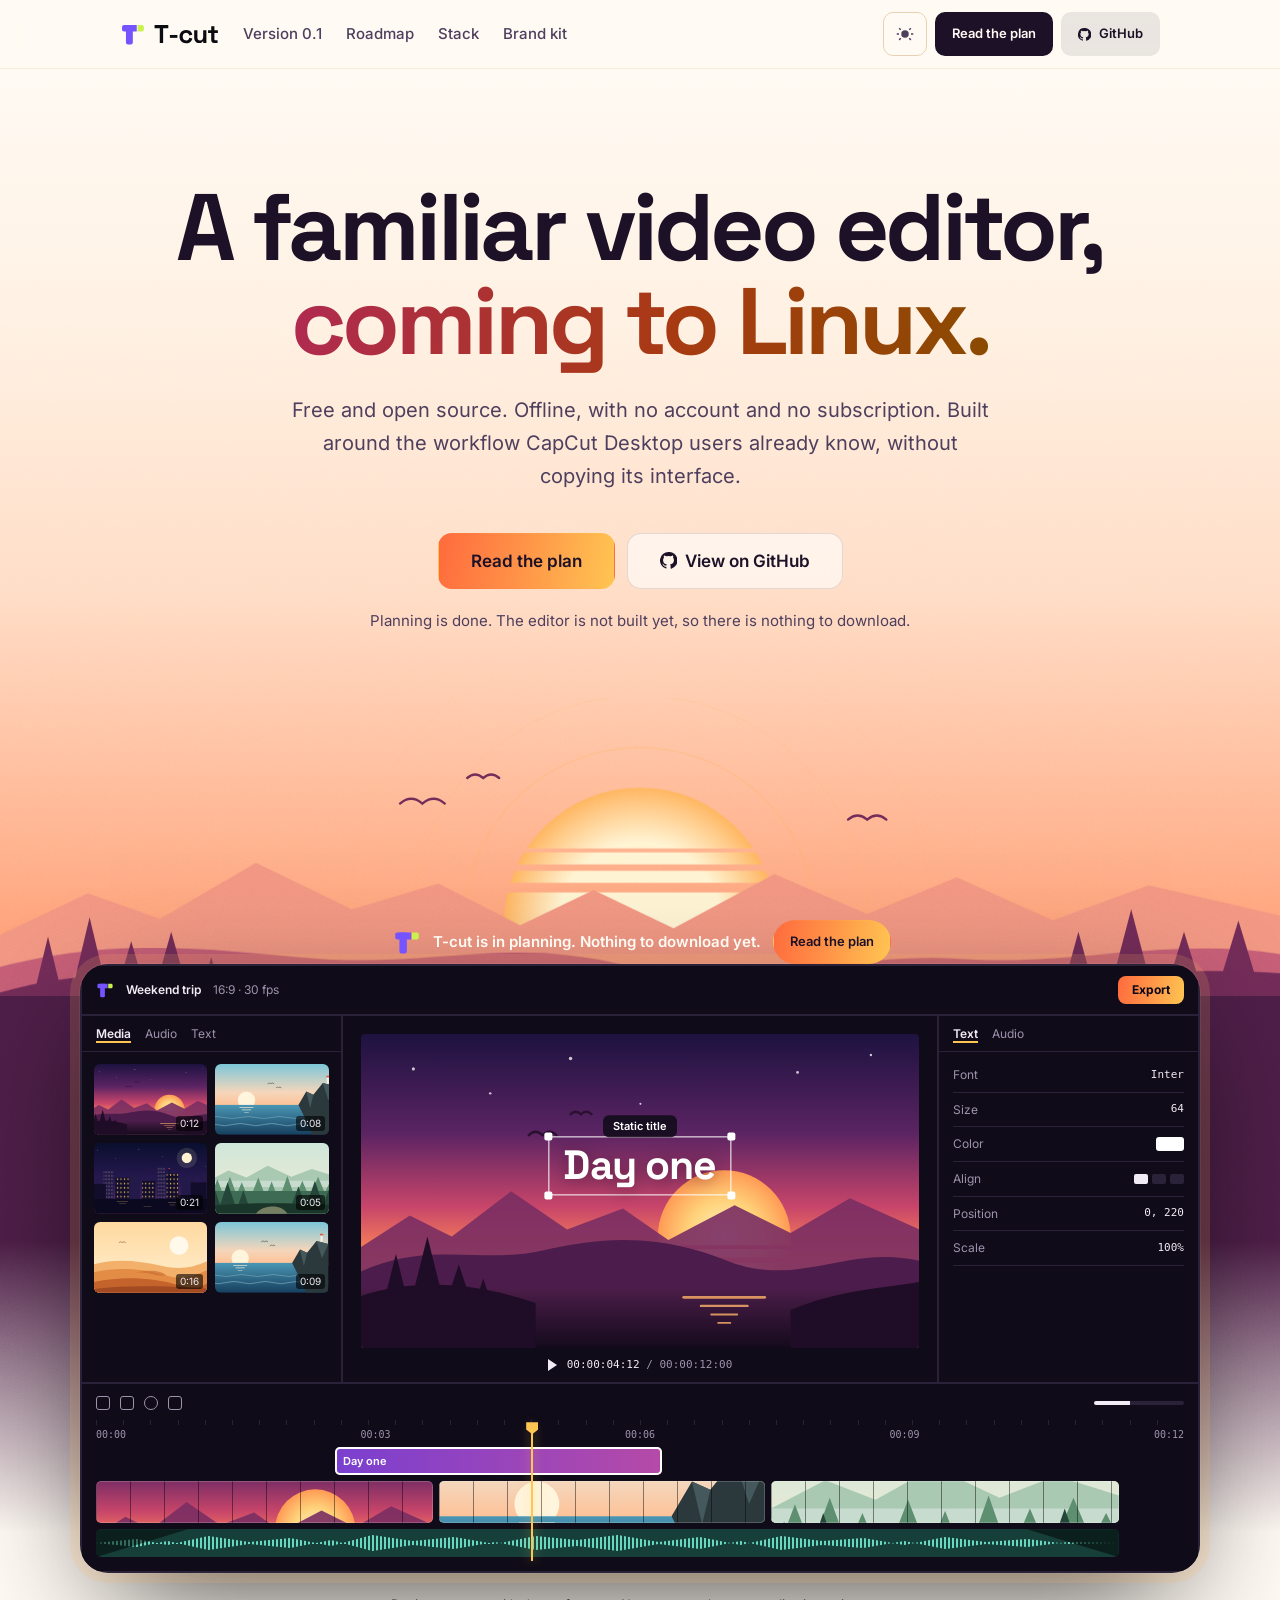
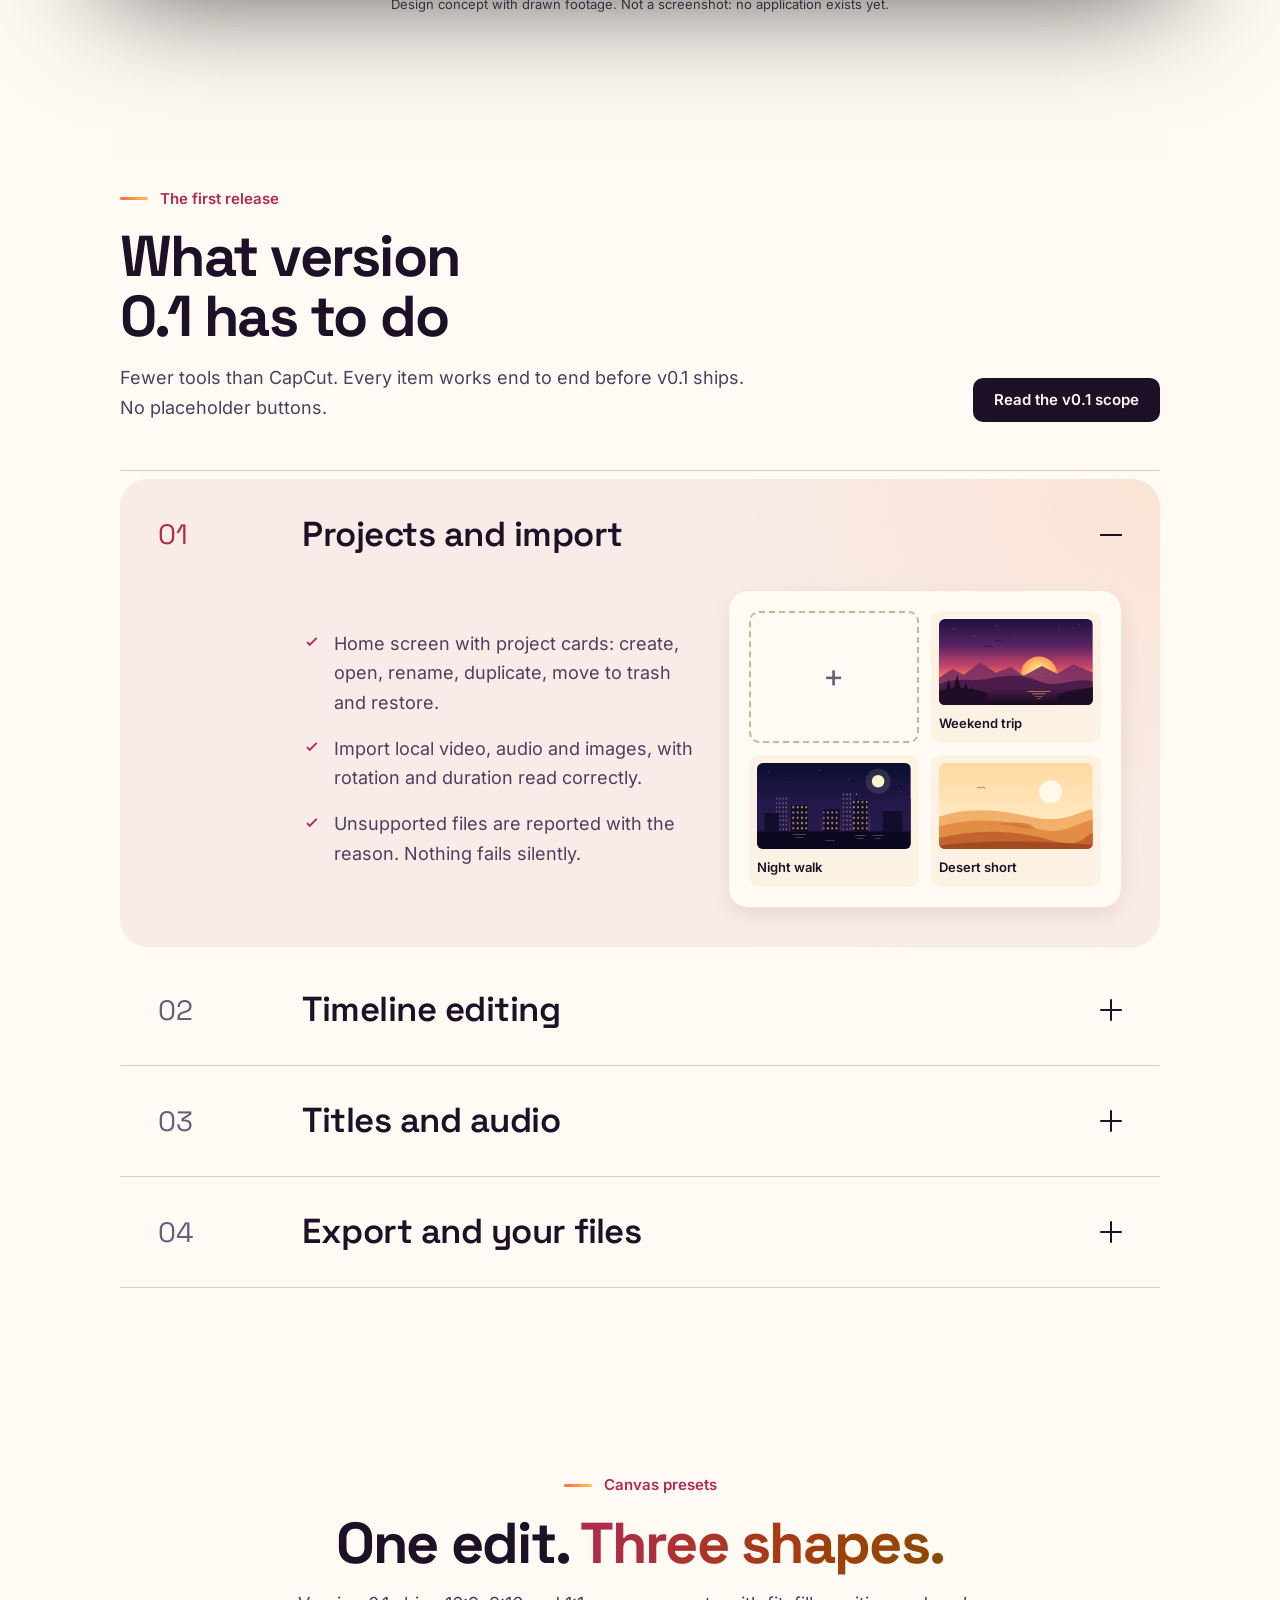
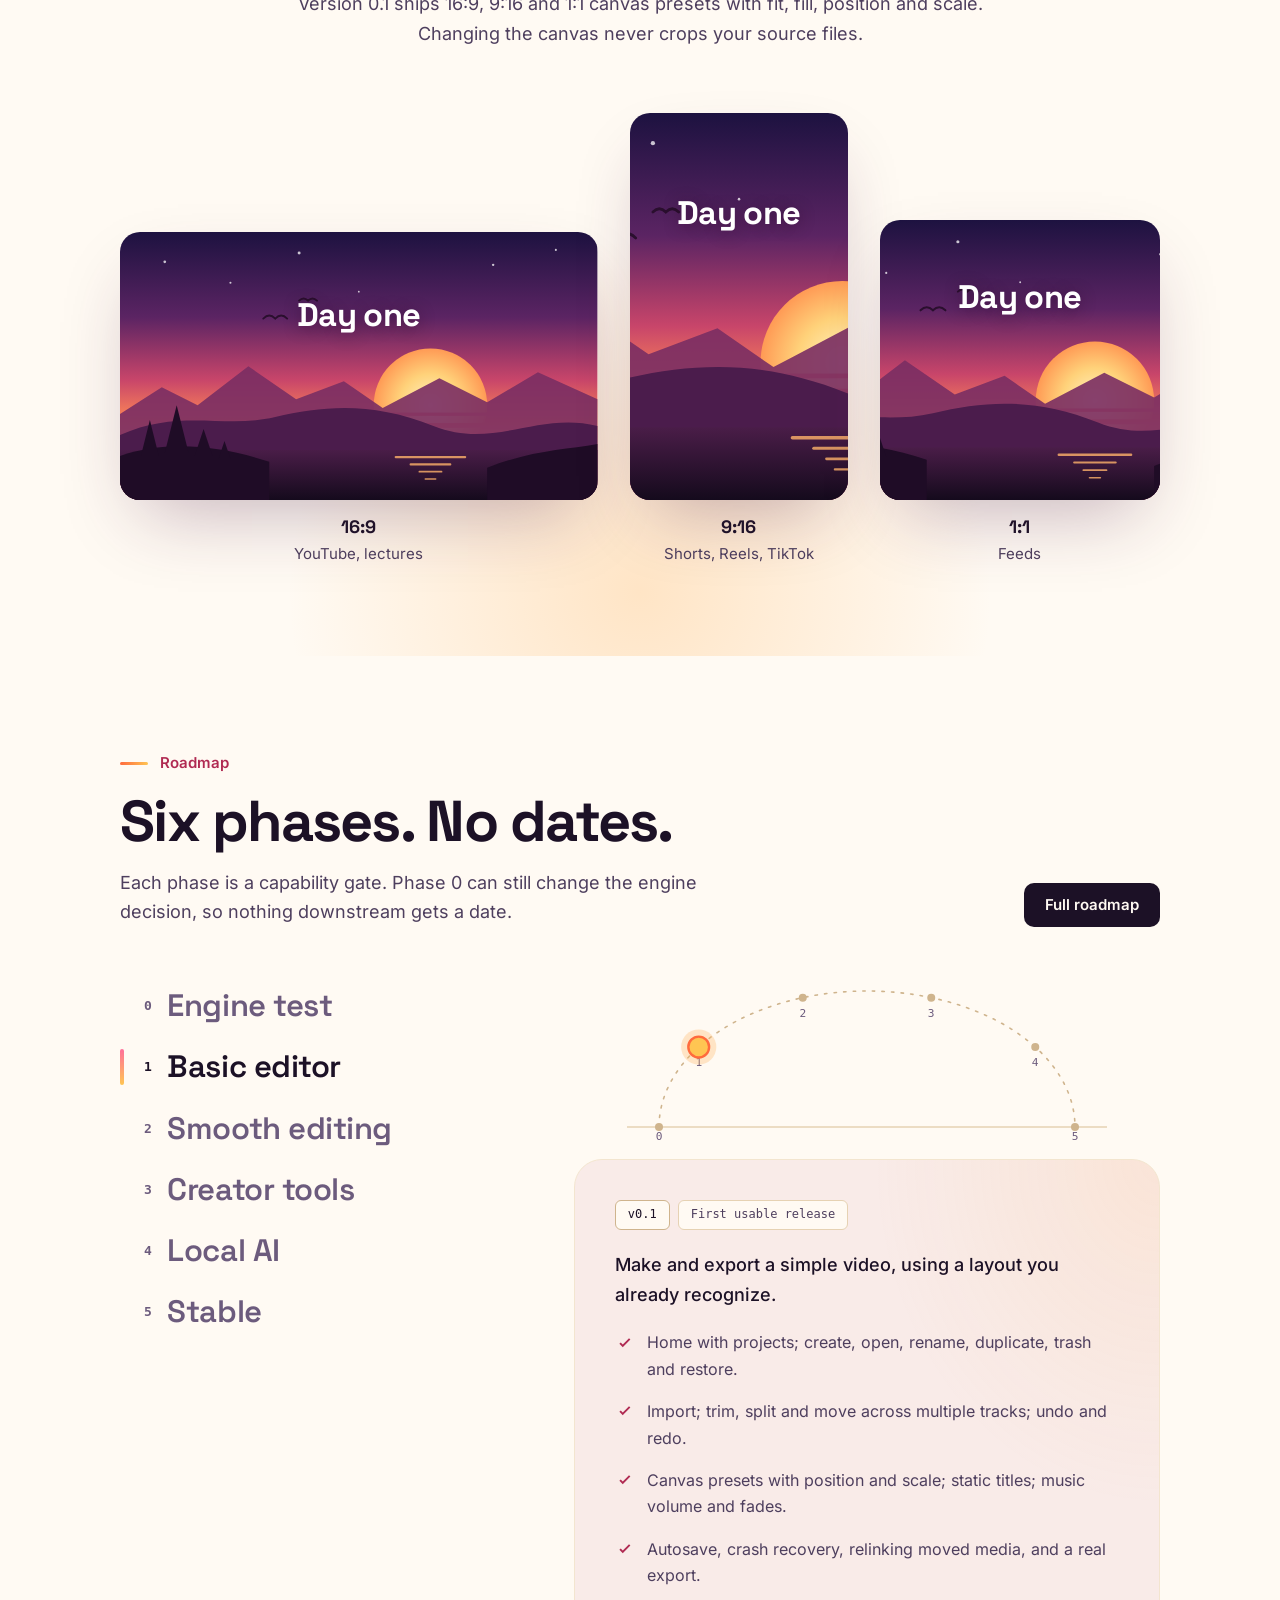
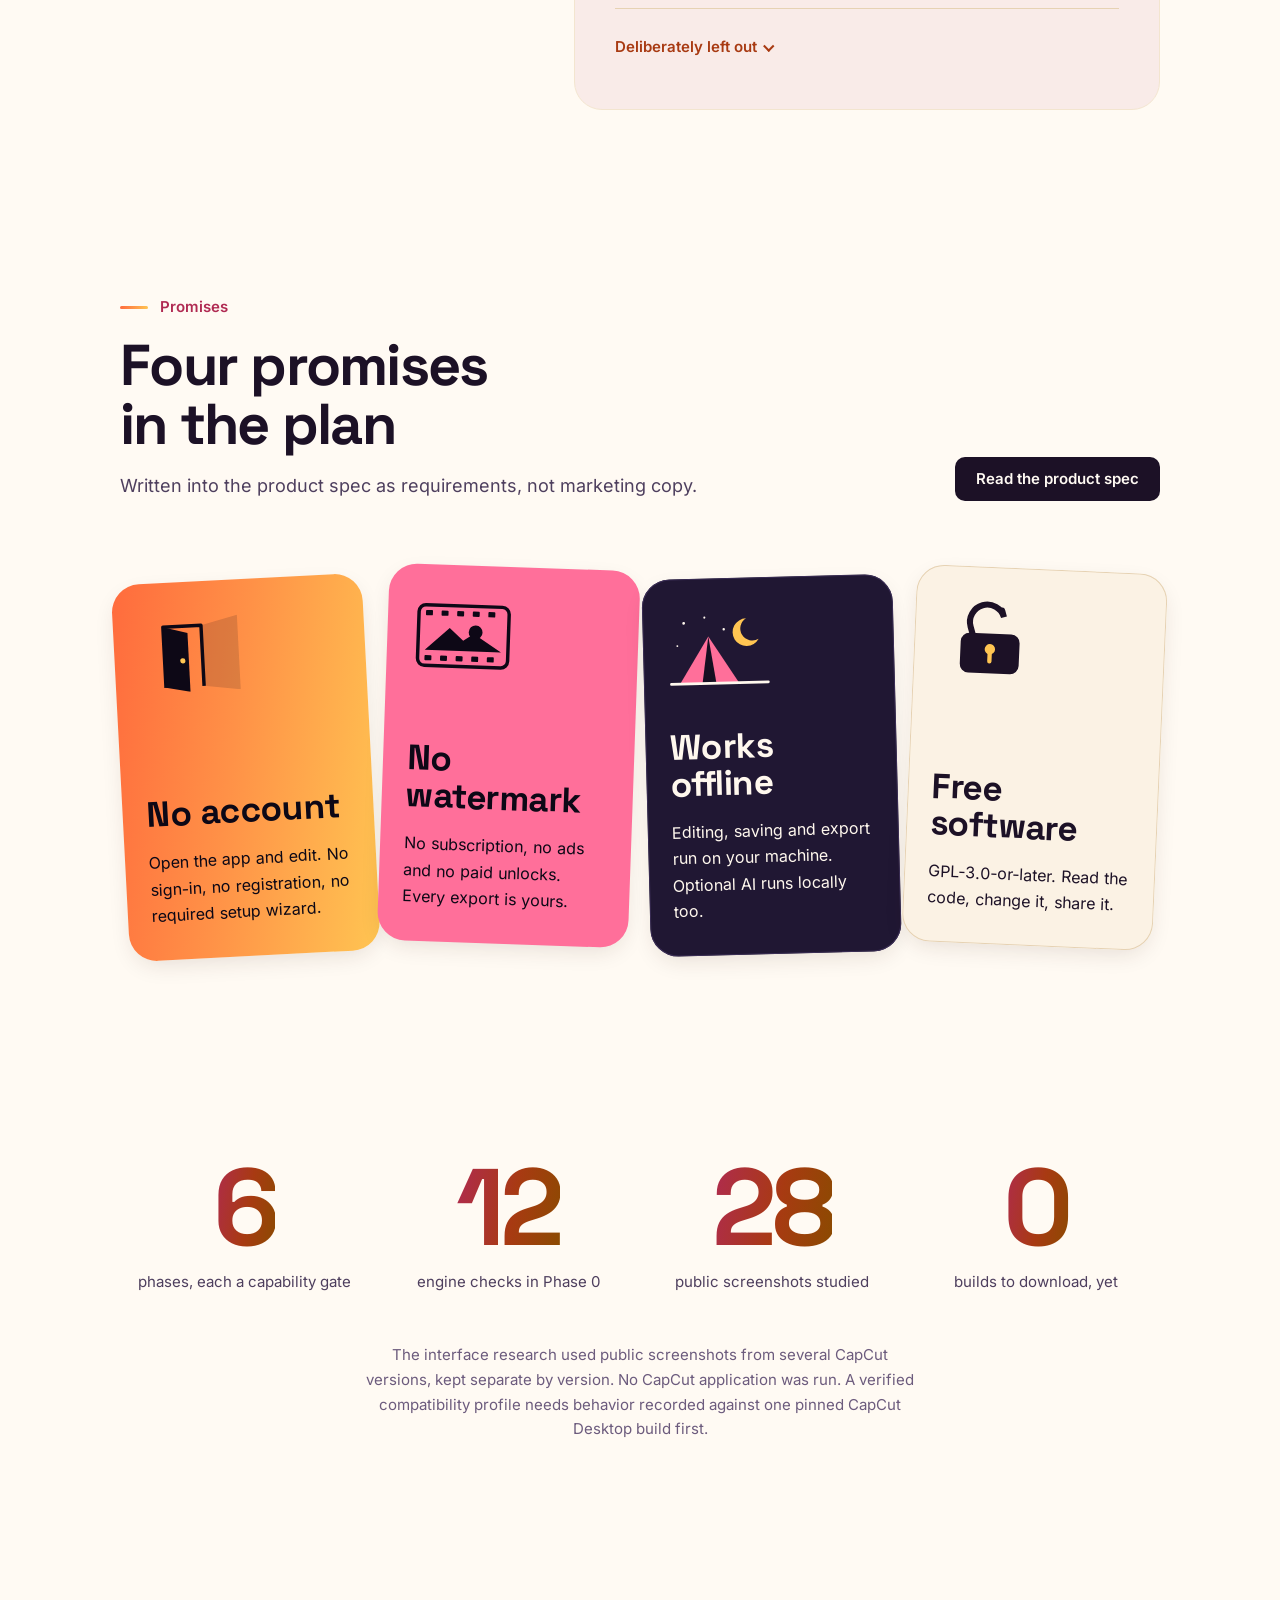
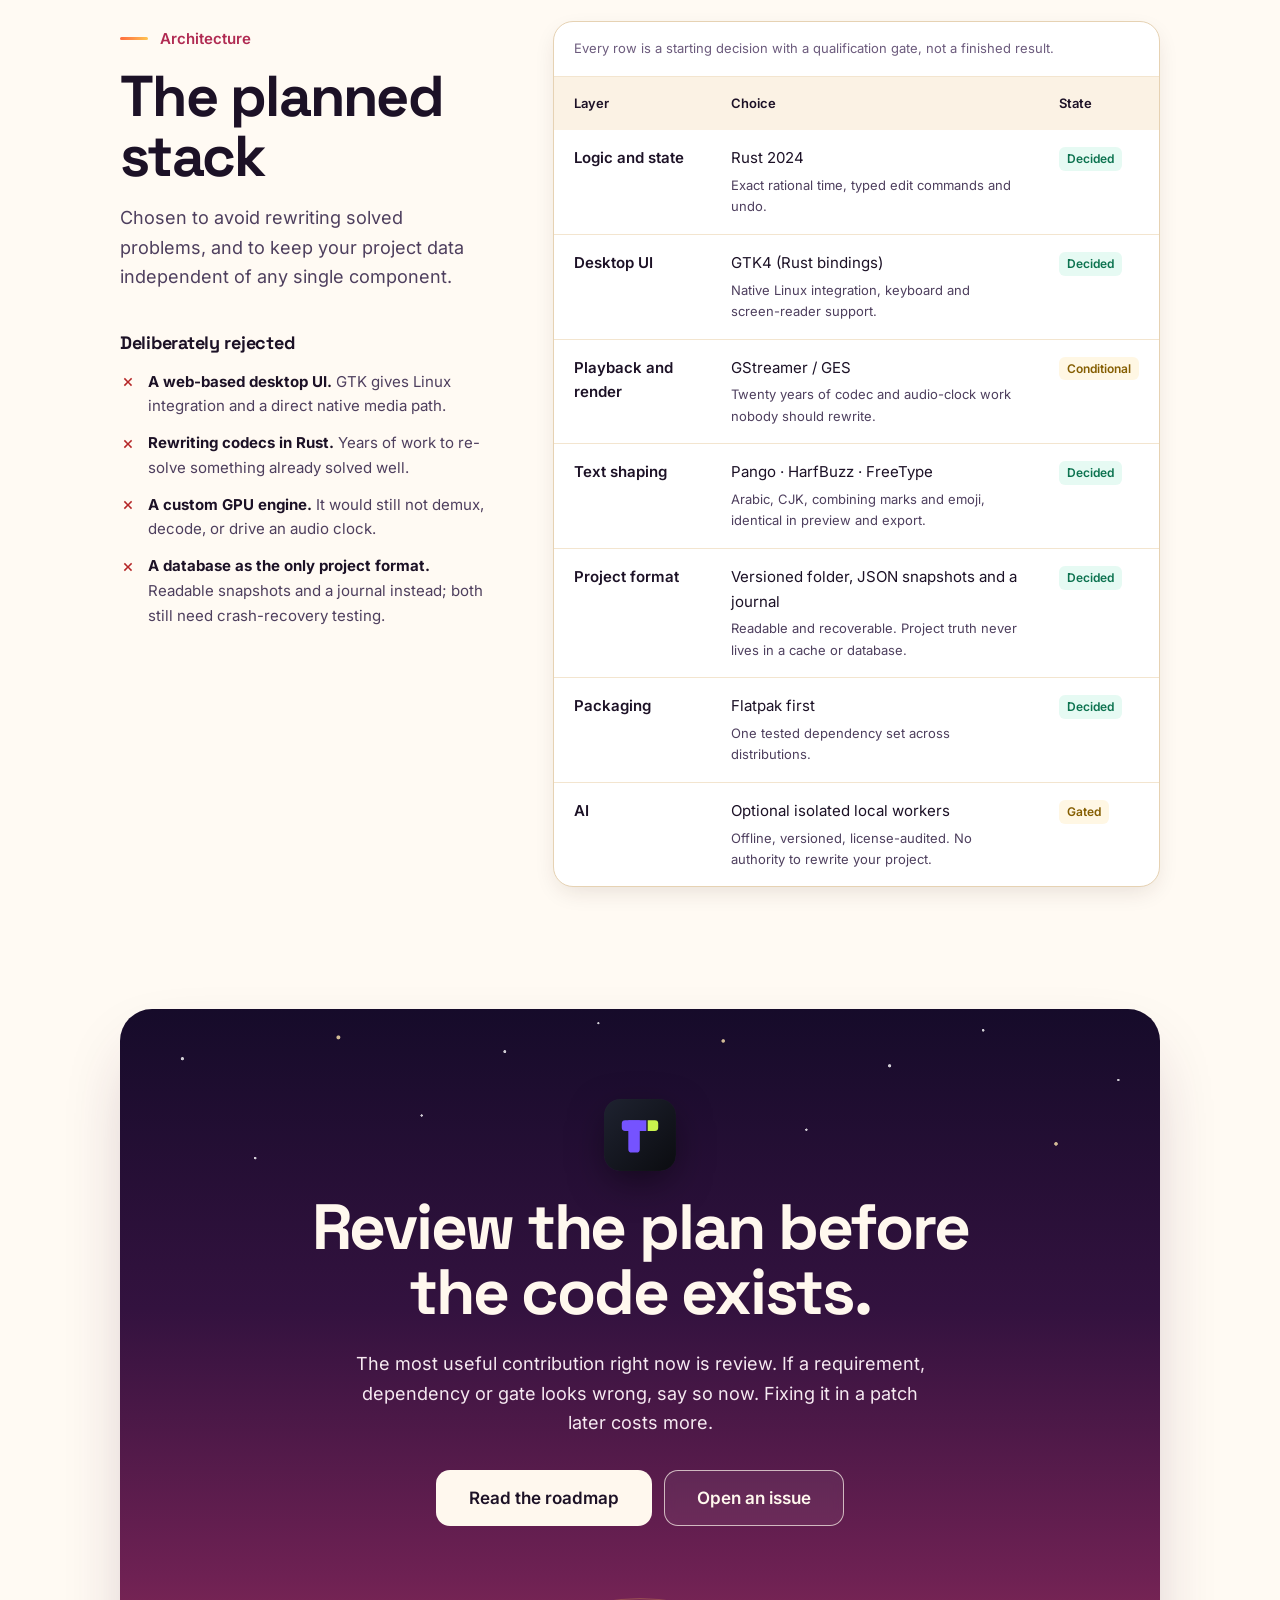
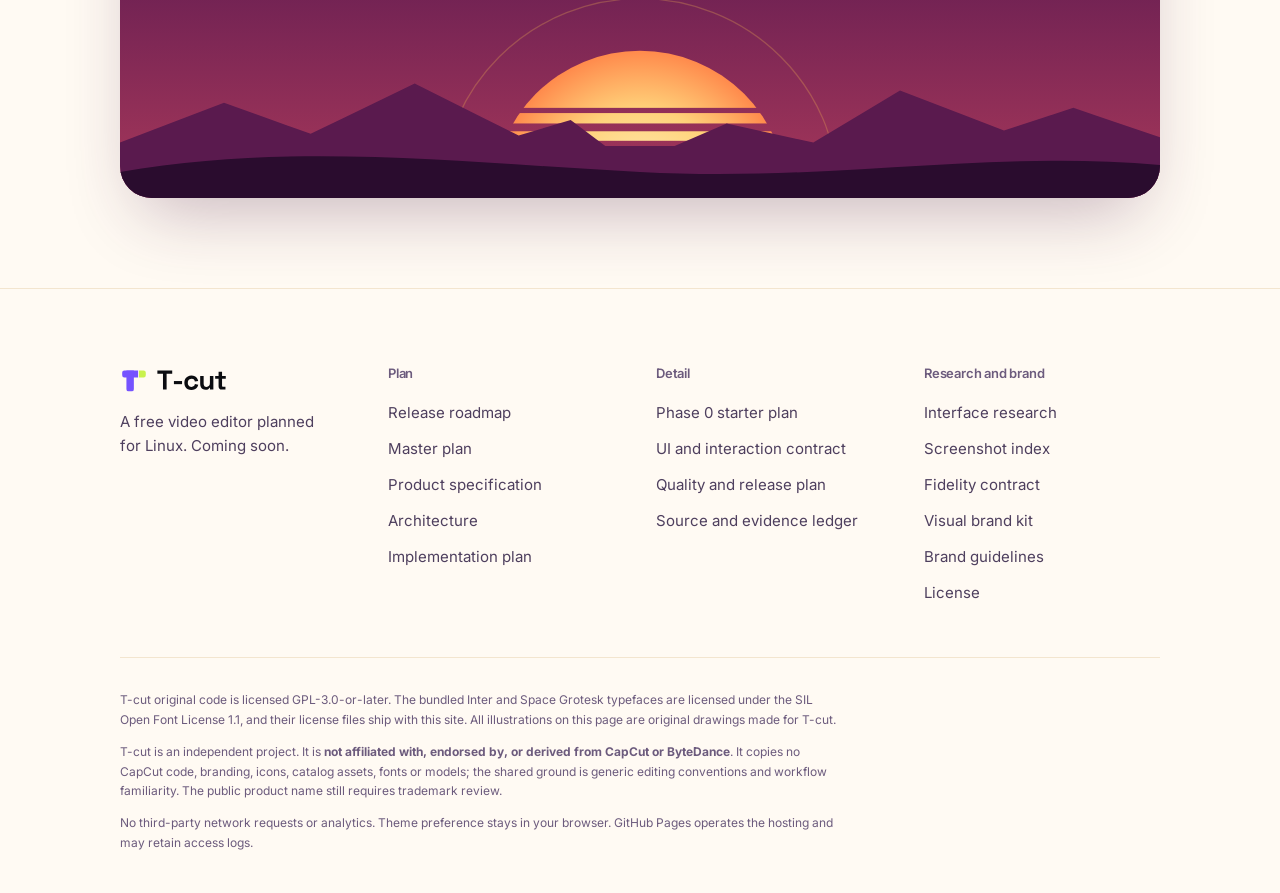
==== commit 525e1f04: "Golden-hour art direction for the website - New palette: Dusk/Cream themes, ember/gold/rose accents," ====
--- a/docs/index.html
+++ b/docs/index.html
@@ -6,7 +6,7 @@
 <title>T-cut: a familiar video editor, coming to Linux</title>
 <meta name="description" content="T-cut is a free, open-source video editor planned for Linux, with a workflow familiar to CapCut Desktop users. Planning is complete. Nothing to download yet.">
 <link rel="canonical" href="https://twarga.github.io/T-cut/">
-<meta name="theme-color" content="#0b0c10">
+<meta name="theme-color" content="#0d0816">
 <meta name="color-scheme" content="dark light">
 
 <meta property="og:type" content="website">
@@ -39,12 +39,99 @@
 </head>
 <body class="home">
 
+<!-- Icons (solid fills only, so the sheet can stay display:none) -->
 <svg hidden aria-hidden="true" xmlns="http://www.w3.org/2000/svg">
-  <symbol id="i-check" viewBox="0 0 16 16"><path d="M6.2 11.3 3.5 8.6l1.1-1.1 1.6 1.6 5-5 1.1 1.1-6.1 6.1Z"/></symbol>
   <symbol id="i-x" viewBox="0 0 16 16"><path d="M12.1 4.9 9 8l3.1 3.1-1.1 1.1L8 9.1l-3.1 3.1-1.1-1.1L6.9 8 3.8 4.9 4.9 3.8 8 6.9l3.1-3.1 1.1 1.1Z"/></symbol>
   <symbol id="i-github" viewBox="0 0 16 16"><path d="M8 0a8 8 0 0 0-2.5 15.6c.4.1.5-.2.5-.4v-1.4c-2.2.5-2.7-1-2.7-1-.4-1-.9-1.2-.9-1.2-.7-.5 0-.5 0-.5.8.1 1.2.8 1.2.8.7 1.2 1.9.9 2.4.7.1-.5.3-.9.5-1.1-1.8-.2-3.6-.9-3.6-4 0-.9.3-1.6.8-2.1-.1-.2-.4-1 .1-2.1 0 0 .7-.2 2.2.8a7.5 7.5 0 0 1 4 0c1.5-1 2.2-.8 2.2-.8.5 1.1.2 1.9.1 2.1.5.5.8 1.2.8 2.1 0 3.1-1.8 3.8-3.6 4 .3.3.5.8.5 1.6v2.2c0 .2.1.5.6.4A8 8 0 0 0 8 0Z"/></symbol>
   <symbol id="i-moon" viewBox="0 0 24 24"><path d="M12.7 2a9.1 9.1 0 1 0 9.3 11.9A7.6 7.6 0 0 1 12.7 2Z"/></symbol>
   <symbol id="i-sun" viewBox="0 0 24 24"><path d="M12 17a5 5 0 1 1 0-10 5 5 0 0 1 0 10Zm0-13V1h0v3Zm0 19v-3h0v3ZM4 13H1v-2h3v2Zm19 0h-3v-2h3v2ZM5.6 7 3.5 4.9l1.4-1.4L7 5.6 5.6 7Zm13.5 13.5L17 18.4l1.4-1.4 2.1 2.1-1.4 1.4ZM17 5.6l2.1-2.1 1.4 1.4L18.4 7 17 5.6ZM3.5 19.1 5.6 17 7 18.4l-2.1 2.1-1.4-1.4Z"/></symbol>
+</svg>
+
+<!-- Drawn stand-in footage. Gradients do not render from a display:none sheet,
+     so this one is kept in the layout at zero size instead. -->
+<svg class="sprite" aria-hidden="true" focusable="false" xmlns="http://www.w3.org/2000/svg">
+  <defs>
+    <linearGradient id="g-ss-sky" gradientUnits="userSpaceOnUse" x1="0" y1="0" x2="0" y2="150">
+      <stop offset="0" stop-color="#1d1240"/><stop offset=".38" stop-color="#5b2463"/><stop offset=".66" stop-color="#c8456a"/><stop offset=".85" stop-color="#ff8a55"/><stop offset="1" stop-color="#ffc070"/>
+    </linearGradient>
+    <radialGradient id="g-ss-sun"><stop offset="0" stop-color="#fff3c4"/><stop offset=".55" stop-color="#ffd27a"/><stop offset="1" stop-color="#ff9a55"/></radialGradient>
+    <linearGradient id="g-ss-lake" x1="0" y1="0" x2="0" y2="1"><stop offset="0" stop-color="#4a1d48"/><stop offset="1" stop-color="#140a1c"/></linearGradient>
+
+    <linearGradient id="g-sea-sky" x1="0" y1="0" x2="0" y2="1"><stop offset="0" stop-color="#7cc6d8"/><stop offset=".65" stop-color="#f4d6bb"/><stop offset="1" stop-color="#ffbf92"/></linearGradient>
+    <linearGradient id="g-sea-water" x1="0" y1="0" x2="0" y2="1"><stop offset="0" stop-color="#4a96b4"/><stop offset="1" stop-color="#163f5e"/></linearGradient>
+
+    <linearGradient id="g-city-sky" x1="0" y1="0" x2="0" y2="1"><stop offset="0" stop-color="#0a0f2e"/><stop offset=".6" stop-color="#2b1a55"/><stop offset="1" stop-color="#7a3270"/></linearGradient>
+    <pattern id="p-win" width="9" height="11" patternUnits="userSpaceOnUse"><rect x="2" y="2" width="3" height="4" fill="#ffcf73"/></pattern>
+    <pattern id="p-win2" width="7" height="9" patternUnits="userSpaceOnUse" x="3"><rect x="1" y="1" width="2.5" height="3" fill="#ffe3a6"/></pattern>
+
+    <linearGradient id="g-dune-sky" x1="0" y1="0" x2="0" y2="1"><stop offset="0" stop-color="#ffd9a0"/><stop offset="1" stop-color="#fff0d2"/></linearGradient>
+
+    <linearGradient id="g-for-sky" x1="0" y1="0" x2="0" y2="1"><stop offset="0" stop-color="#cfe6da"/><stop offset="1" stop-color="#f5ecd2"/></linearGradient>
+  </defs>
+
+  <symbol id="sc-sunset" viewBox="0 0 320 180">
+    <rect width="320" height="180" fill="url(#g-ss-sky)"/>
+    <g fill="#fff" opacity=".75"><circle cx="30" cy="20" r=".9"/><circle cx="74" cy="34" r=".7"/><circle cx="120" cy="14" r="1"/><circle cx="160" cy="40" r=".6"/><circle cx="250" cy="22" r=".8"/><circle cx="292" cy="12" r=".7"/></g>
+    <circle cx="208" cy="116" r="38" fill="url(#g-ss-sun)"/>
+    <g fill="url(#g-ss-sky)"><rect x="160" y="121" width="100" height="2.2"/><rect x="160" y="128" width="100" height="3.2"/><rect x="160" y="136" width="100" height="4.4"/></g>
+    <path d="M0 122 L28 104 L52 116 L86 90 L118 112 L150 100 L176 118 L214 98 L246 114 L280 94 L320 112 V180 H0Z" fill="#7b2e63" opacity=".9"/>
+    <path d="M0 136 C40 118 70 132 104 124 S170 114 210 130 S280 120 320 130 V180 H0Z" fill="#4b1c4c"/>
+    <rect y="146" width="320" height="34" fill="url(#g-ss-lake)"/>
+    <g fill="#ffb36b" opacity=".8"><rect x="184" y="150" width="48" height="1.6" rx=".8"/><rect x="194" y="155" width="28" height="1.4" rx=".7"/><rect x="200" y="160" width="16" height="1.2" rx=".6"/><rect x="204" y="165" width="8" height="1" rx=".5"/></g>
+    <path d="M0 150 C30 140 64 142 100 154 V180 H0Z" fill="#1f0c26"/>
+    <g fill="#1f0c26"><path d="M14 150 L20 126 L26 150Z"/><path d="M30 148 L38 116 L46 148Z"/><path d="M50 150 L56 132 L62 150Z"/><path d="M66 152 L70 140 L74 152Z"/></g>
+    <path d="M246 158 C276 146 298 146 320 142 V180 H246Z" fill="#1f0c26"/>
+    <g fill="none" stroke="#2a0f2e" stroke-width="1.3" stroke-linecap="round"><path d="M96 58 q4 -4 8 0 q4 -4 8 0"/><path d="M120 46 q3 -3 6 0 q3 -3 6 0"/></g>
+  </symbol>
+
+  <symbol id="sc-sea" viewBox="0 0 320 180">
+    <rect width="320" height="110" fill="url(#g-sea-sky)"/>
+    <circle cx="96" cy="92" r="22" fill="#fff4dc"/>
+    <rect y="104" width="320" height="76" fill="url(#g-sea-water)"/>
+    <g fill="#fff3d9" opacity=".85"><rect x="78" y="110" width="36" height="1.6" rx=".8"/><rect x="84" y="116" width="24" height="1.4" rx=".7"/><rect x="90" y="122" width="12" height="1.2" rx=".6"/></g>
+    <g fill="none" stroke="#c4e8f0" stroke-linecap="round" opacity=".55"><path d="M0 136 q20 -5 40 0 t40 0 t40 0 t40 0 t40 0 t40 0 t40 0 t40 0" stroke-width="1.4"/><path d="M-20 154 q20 -6 40 0 t40 0 t40 0 t40 0 t40 0 t40 0 t40 0 t40 0 t40 0" stroke-width="1.8"/></g>
+    <path d="M228 104 L248 70 L266 78 L290 48 L320 56 V180 H264 C252 150 240 128 228 104Z" fill="#2b393d"/>
+    <path d="M248 70 L266 78 L258 112Z M290 48 L320 56 L304 92Z" fill="#45595c"/>
+    <rect x="300" y="34" width="6" height="16" fill="#f3efe4"/><rect x="299" y="30" width="8" height="4" fill="#e0533d"/>
+    <g fill="none" stroke="#2b393d" stroke-width="1.3" stroke-linecap="round"><path d="M150 50 q4 -4 8 0 q4 -4 8 0"/><path d="M172 60 q3 -3 6 0 q3 -3 6 0"/></g>
+  </symbol>
+
+  <symbol id="sc-city" viewBox="0 0 320 180">
+    <rect width="320" height="180" fill="url(#g-city-sky)"/>
+    <g fill="#fff" opacity=".8"><circle cx="24" cy="18" r=".8"/><circle cx="70" cy="40" r=".6"/><circle cx="130" cy="16" r=".9"/><circle cx="190" cy="34" r=".7"/><circle cx="300" cy="60" r=".7"/></g>
+    <circle cx="252" cy="38" r="26" fill="#fff2cf" opacity=".12"/>
+    <circle cx="252" cy="38" r="13" fill="#fff2cf"/>
+    <g fill="#231a4a"><rect x="0" y="92" width="34" height="50"/><rect x="40" y="70" width="26" height="72"/><rect x="104" y="80" width="30" height="62"/><rect x="176" y="62" width="22" height="80"/><rect x="236" y="86" width="34" height="56"/><rect x="290" y="74" width="30" height="68"/></g>
+    <g fill="url(#p-win2)" opacity=".5"><rect x="40" y="70" width="26" height="72"/><rect x="176" y="62" width="22" height="80"/></g>
+    <g fill="#120d2a"><rect x="16" y="104" width="30" height="38"/><rect x="70" y="88" width="36" height="54"/><rect x="138" y="96" width="34" height="46"/><rect x="200" y="78" width="30" height="64"/><rect x="262" y="100" width="40" height="42"/></g>
+    <g fill="url(#p-win)" opacity=".85"><rect x="70" y="88" width="36" height="54"/><rect x="200" y="78" width="30" height="64"/><rect x="138" y="96" width="34" height="46"/></g>
+    <rect x="206" y="66" width="2" height="12" fill="#120d2a"/><circle cx="207" cy="65" r="1.6" fill="#ff5c6a"/>
+    <rect y="142" width="320" height="38" fill="#0b0920"/>
+    <g fill="#ffcf73" opacity=".45"><rect x="74" y="148" width="28" height="1.4"/><rect x="80" y="154" width="18" height="1.2"/><rect x="204" y="150" width="22" height="1.4"/><rect x="208" y="157" width="14" height="1.2"/><rect x="142" y="161" width="20" height="1.1"/></g>
+    <g fill="#fff2cf" opacity=".35"><rect x="240" y="150" width="24" height="1.4"/><rect x="246" y="156" width="12" height="1.2"/></g>
+  </symbol>
+
+  <symbol id="sc-dunes" viewBox="0 0 320 180">
+    <rect width="320" height="180" fill="url(#g-dune-sky)"/>
+    <circle cx="232" cy="60" r="24" fill="#fff9ec"/>
+    <path d="M0 112 C60 92 120 96 190 112 S290 100 320 96 V180 H0Z" fill="#f2b06a"/>
+    <path d="M0 132 C70 112 140 118 200 136 S290 122 320 118 V180 H0Z" fill="#e38c45"/>
+    <path d="M120 128 C160 120 190 124 200 136 L176 136 C160 130 140 128 120 128Z" fill="#c76a30" opacity=".6"/>
+    <path d="M0 156 C80 136 160 140 230 160 S300 150 320 146 V180 H0Z" fill="#c4632c"/>
+    <path d="M0 172 C90 160 200 162 320 170 V180 H0Z" fill="#a24a22"/>
+    <g fill="none" stroke="#8a3d1c" stroke-width="1.3" stroke-linecap="round"><path d="M80 52 q4 -4 8 0 q4 -4 8 0"/></g>
+  </symbol>
+
+  <symbol id="sc-forest" viewBox="0 0 320 180">
+    <rect width="320" height="180" fill="url(#g-for-sky)"/>
+    <path d="M0 96 L50 70 L96 88 L150 58 L210 86 L262 66 L320 84 V180 H0Z" fill="#a9c9b3"/>
+    <rect y="96" width="320" height="16" fill="#fff" opacity=".35"/>
+    <path fill="#5f8f71" d="M10 124 L22 92 L34 124Z M40 124 L54 86 L68 124Z M74 124 L84 100 L94 124Z M112 124 L126 88 L140 124Z M150 124 L160 98 L170 124Z M186 124 L200 84 L214 124Z M226 124 L238 96 L250 124Z M262 124 L278 86 L294 124Z M296 124 L308 100 L320 124Z"/>
+    <rect y="122" width="320" height="58" fill="#3e6b53"/>
+    <path fill="#25473a" d="M-6 160 L12 108 L30 160Z M28 160 L48 100 L68 160Z M74 160 L88 120 L102 160Z M210 160 L228 110 L246 160Z M248 160 L270 96 L292 160Z M290 160 L306 118 L322 160Z"/>
+    <path d="M0 160 C100 150 220 152 320 158 V180 H0Z" fill="#1a3529"/>
+    <path d="M120 180 C130 166 150 160 172 162 C186 164 196 172 200 180Z" fill="#e8d9a8" opacity=".45"/>
+  </symbol>
 </svg>
 
 <a class="skip-link" href="#main">Skip to content</a>
@@ -81,82 +168,127 @@
 
 <main id="main" tabindex="-1">
 
-  <!-- Hero: one big promise, two actions, availability right under them -->
+  <!-- Hero: a drawn golden-hour landscape. The editor concept rests on the lake. -->
   <section class="home-hero" aria-labelledby="hero-title">
-    <div class="container home-hero-copy">
-      <h1 id="hero-title">A familiar video editor, <span class="hero-accent">coming to Linux.</span></h1>
-      <p class="home-hero-lede">
-        Free and open source. Offline, with no account and no subscription.
-        Built around the workflow CapCut Desktop users already know, without copying its interface.
-      </p>
-      <div class="home-hero-actions" data-hero-actions>
-        <a class="btn btn-primary btn-lg" href="https://github.com/Twarga/T-cut/blob/main/docs/plan/release-roadmap.md">Read the plan</a>
-        <a class="btn btn-quiet btn-lg" href="https://github.com/Twarga/T-cut">
-          <svg class="icon" aria-hidden="true"><use href="#i-github"></use></svg>
-          View on GitHub
-        </a>
-      </div>
-      <p class="home-hero-status">Planning is done. The editor is not built yet, so there is nothing to download.</p>
-    </div>
-
-    <!-- Editor concept: drawn in HTML and CSS, not a screenshot -->
-    <figure class="stage container">
-      <div class="ed" role="img" aria-label="Concept drawing of the planned editor. A media library on the left, a player in the middle showing a selected title reading Day one, a text inspector on the right with font, size, color, alignment, position and scale, and a timeline below with a title track, three video clips, a music track with fades, and a playhead.">
-        <div class="ed-bar">
-          <span class="ed-mark"></span>
-          <span class="ed-project">Weekend trip</span>
-          <span class="ed-ratio">16:9 · 30 fps</span>
-          <span class="ed-export">Export</span>
+    <div class="hero-sky">
+      <div class="hero-stars" aria-hidden="true"></div>
+      <div class="container home-hero-copy">
+        <h1 id="hero-title">A familiar video editor, <span class="hero-accent">coming to Linux.</span></h1>
+        <p class="home-hero-lede">
+          Free and open source. Offline, with no account and no subscription.
+          Built around the workflow CapCut Desktop users already know, without copying its interface.
+        </p>
+        <div class="home-hero-actions" data-hero-actions>
+          <a class="btn btn-primary btn-lg" href="https://github.com/Twarga/T-cut/blob/main/docs/plan/release-roadmap.md">Read the plan</a>
+          <a class="btn btn-glass btn-lg" href="https://github.com/Twarga/T-cut">
+            <svg class="icon" aria-hidden="true"><use href="#i-github"></use></svg>
+            View on GitHub
+          </a>
         </div>
-
-        <div class="ed-library">
-          <div class="ed-tabs"><span class="is-on">Media</span><span>Audio</span><span>Text</span></div>
-          <div class="ed-thumbs">
-            <span class="thumb t1"><i>0:12</i></span>
-            <span class="thumb t2"><i>0:08</i></span>
-            <span class="thumb t3"><i>0:21</i></span>
-            <span class="thumb t4"><i>0:05</i></span>
-            <span class="thumb t5"><i>0:16</i></span>
-            <span class="thumb t6"><i>0:09</i></span>
+        <p class="home-hero-status">Planning is done. The editor is not built yet, so there is nothing to download.</p>
+      </div>
+
+      <svg class="hero-scene" viewBox="0 0 1600 440" preserveAspectRatio="xMidYMax slice" aria-hidden="true" focusable="false">
+        <defs>
+          <radialGradient id="hs-sun"><stop offset="0" style="stop-color:var(--sun-core)"/><stop offset=".6" style="stop-color:var(--sun-core)"/><stop offset="1" style="stop-color:var(--sun-edge)"/></radialGradient>
+          <!-- The cut: three bands removed from the sun, echoing the cut in the T-cut mark. -->
+          <mask id="hs-cut" maskUnits="userSpaceOnUse" x="0" y="0" width="1600" height="600">
+            <rect width="1600" height="600" fill="#fff"/>
+            <rect x="560" y="196" width="480" height="5" fill="#000"/>
+            <rect x="560" y="216" width="480" height="8" fill="#000"/>
+            <rect x="560" y="239" width="480" height="12" fill="#000"/>
+          </mask>
+        </defs>
+        <g class="hs-rings" fill="none" style="stroke:var(--sun-edge)">
+          <circle cx="800" cy="290" r="220" stroke-width="1.5" opacity=".35"/>
+          <circle cx="800" cy="290" r="285" stroke-width="1.2" opacity=".2"/>
+          <circle cx="800" cy="290" r="365" stroke-width="1" opacity=".1"/>
+        </g>
+        <g class="hs-sun-rise"><g class="hs-sun-sink"><circle cx="800" cy="290" r="170" fill="url(#hs-sun)" mask="url(#hs-cut)"/></g></g>
+        <g class="hs-far"><path style="fill:var(--land-far)" d="M0 304 L110 252 L200 284 L320 214 L440 272 L548 240 L650 292 L742 248 L842 296 L968 228 L1084 278 L1196 232 L1316 286 L1436 242 L1600 280 V440 H0Z"/></g>
+        <g class="hs-mid"><path style="fill:var(--land-mid)" d="M0 344 C160 304 262 324 400 334 S640 306 780 342 S1060 324 1200 334 S1462 306 1600 328 V440 H0Z"/></g>
+        <g class="hs-near" style="fill:var(--land-near)">
+          <path d="M0 376 C120 342 236 348 372 384 L372 440 H0Z"/>
+          <path d="M44 372 L60 306 L76 372Z M92 366 L112 282 L132 366Z M150 360 L164 312 L178 360Z M196 364 L214 300 L232 364Z M252 372 L264 332 L276 372Z"/>
+          <path d="M1228 390 C1352 352 1476 344 1600 352 V440 H1228Z"/>
+          <path d="M1330 366 L1348 300 L1366 366Z M1392 356 L1414 272 L1436 356Z M1464 352 L1480 300 L1496 352Z M1528 352 L1548 286 L1568 352Z"/>
+        </g>
+        <rect y="380" width="1600" height="60" style="fill:var(--lake)"/>
+        <g style="fill:var(--sun-edge)" opacity=".75">
+          <rect x="670" y="386" width="260" height="3" rx="1.5"/>
+          <rect x="715" y="396" width="170" height="3" rx="1.5"/>
+          <rect x="745" y="406" width="110" height="2.5" rx="1.25"/>
+          <rect x="770" y="415" width="60" height="2" rx="1"/>
+          <rect x="787" y="424" width="26" height="2" rx="1"/>
+        </g>
+        <g fill="none" stroke-width="3" stroke-linecap="round" style="stroke:var(--land-near)">
+          <path d="M500 140 q14 -12 28 0 q14 -12 28 0"/>
+          <path d="M584 108 q10 -9 20 0 q10 -9 20 0"/>
+          <path d="M1060 160 q12 -10 24 0 q12 -10 24 0"/>
+        </g>
+      </svg>
+    </div>
+
+    <div class="hero-lake">
+      <!-- Editor concept: drawn in HTML, CSS and SVG, not a screenshot -->
+      <figure class="stage container">
+        <div class="ed" role="img" aria-label="Concept drawing of the planned editor. A media library of six clips on the left, a player in the middle showing a sunset over a lake with a selected title reading Day one, a text inspector on the right with font, size, color, alignment, position and scale, and a timeline below with a title track, three video clips, a music track with fades, and a playhead.">
+          <div class="ed-bar">
+            <span class="ed-mark"></span>
+            <span class="ed-project">Weekend trip</span>
+            <span class="ed-ratio">16:9 · 30 fps</span>
+            <span class="ed-export">Export</span>
+          </div>
+
+          <div class="ed-library">
+            <div class="ed-tabs"><span class="is-on">Media</span><span>Audio</span><span>Text</span></div>
+            <div class="ed-thumbs">
+              <span class="thumb"><svg viewBox="0 0 320 180" preserveAspectRatio="xMidYMid slice"><use href="#sc-sunset"/></svg><i>0:12</i></span>
+              <span class="thumb"><svg viewBox="0 0 320 180" preserveAspectRatio="xMidYMid slice"><use href="#sc-sea"/></svg><i>0:08</i></span>
+              <span class="thumb"><svg viewBox="0 0 320 180" preserveAspectRatio="xMidYMid slice"><use href="#sc-city"/></svg><i>0:21</i></span>
+              <span class="thumb"><svg viewBox="0 0 320 180" preserveAspectRatio="xMidYMid slice"><use href="#sc-forest"/></svg><i>0:05</i></span>
+              <span class="thumb"><svg viewBox="0 0 320 180" preserveAspectRatio="xMidYMid slice"><use href="#sc-dunes"/></svg><i>0:16</i></span>
+              <span class="thumb"><svg viewBox="0 0 320 180" preserveAspectRatio="xMaxYMid slice"><use href="#sc-sea"/></svg><i>0:09</i></span>
+            </div>
+          </div>
+
+          <div class="ed-player">
+            <div class="ed-canvas">
+              <svg class="scene" viewBox="0 0 320 180" preserveAspectRatio="xMidYMid slice"><use href="#sc-sunset"/></svg>
+              <span class="ed-select"><b>Day one</b><i class="h1"></i><i class="h2"></i><i class="h3"></i><i class="h4"></i></span>
+              <span class="ed-chip">Static title</span>
+            </div>
+            <div class="ed-transport"><span class="ed-play"></span><span class="ed-time">00:00:04:12 <em>/ 00:00:12:00</em></span></div>
+          </div>
+
+          <div class="ed-inspector">
+            <div class="ed-tabs"><span class="is-on">Text</span><span>Audio</span></div>
+            <dl class="ed-fields">
+              <div><dt>Font</dt><dd>Inter</dd></div>
+              <div><dt>Size</dt><dd>64</dd></div>
+              <div><dt>Color</dt><dd><span class="ed-swatch"></span></dd></div>
+              <div><dt>Align</dt><dd><span class="ed-align"><i class="is-on"></i><i></i><i></i></span></dd></div>
+              <div><dt>Position</dt><dd>0, 220</dd></div>
+              <div><dt>Scale</dt><dd>100%</dd></div>
+            </dl>
+          </div>
+
+          <div class="ed-timeline">
+            <div class="ed-tools"><i></i><i></i><i class="cut"></i><i></i><span class="ed-zoom"></span></div>
+            <div class="ed-ruler"><span>00:00</span><span>00:03</span><span>00:06</span><span>00:09</span><span>00:12</span></div>
+            <div class="ed-track"><span class="clip clip-text is-selected" style="--x:22%;--w:30%">Day one</span></div>
+            <div class="ed-track ed-track-main">
+              <span class="clip clip-video" style="--x:0%;--w:31%"><svg viewBox="0 0 320 180" preserveAspectRatio="xMidYMid slice"><use href="#sc-sunset"/></svg></span>
+              <span class="clip clip-video" style="--x:31.5%;--w:30%"><svg viewBox="0 0 320 180" preserveAspectRatio="xMidYMid slice"><use href="#sc-sea"/></svg></span>
+              <span class="clip clip-video" style="--x:62%;--w:32%"><svg viewBox="0 0 320 180" preserveAspectRatio="xMidYMid slice"><use href="#sc-forest"/></svg></span>
+            </div>
+            <div class="ed-track"><span class="clip clip-audio" style="--x:0%;--w:94%"><span class="fade fade-in"></span><span class="fade fade-out"></span></span></div>
+            <span class="ed-playhead"></span>
           </div>
         </div>
-
-        <div class="ed-player">
-          <div class="ed-canvas">
-            <span class="scene"></span>
-            <span class="ed-select"><b>Day one</b><i class="h1"></i><i class="h2"></i><i class="h3"></i><i class="h4"></i></span>
-            <span class="ed-chip">Static title</span>
-          </div>
-          <div class="ed-transport"><span class="ed-play"></span><span class="ed-time">00:00:04:12 <em>/ 00:00:12:00</em></span></div>
-        </div>
-
-        <div class="ed-inspector">
-          <div class="ed-tabs"><span class="is-on">Text</span><span>Audio</span></div>
-          <dl class="ed-fields">
-            <div><dt>Font</dt><dd>Inter</dd></div>
-            <div><dt>Size</dt><dd>64</dd></div>
-            <div><dt>Color</dt><dd><span class="ed-swatch"></span></dd></div>
-            <div><dt>Align</dt><dd><span class="ed-align"><i class="is-on"></i><i></i><i></i></span></dd></div>
-            <div><dt>Position</dt><dd>0, 220</dd></div>
-            <div><dt>Scale</dt><dd>100%</dd></div>
-          </dl>
-        </div>
-
-        <div class="ed-timeline">
-          <div class="ed-tools"><i></i><i></i><i class="cut"></i><i></i><span class="ed-zoom"></span></div>
-          <div class="ed-ruler"><span>00:00</span><span>00:03</span><span>00:06</span><span>00:09</span><span>00:12</span></div>
-          <div class="ed-track"><span class="clip clip-text is-selected" style="--x:22%;--w:30%">Day one</span></div>
-          <div class="ed-track ed-track-main">
-            <span class="clip clip-video v1" style="--x:0%;--w:31%"></span>
-            <span class="clip clip-video v2" style="--x:31.5%;--w:30%"></span>
-            <span class="clip clip-video v3" style="--x:62%;--w:32%"></span>
-          </div>
-          <div class="ed-track"><span class="clip clip-audio" style="--x:0%;--w:94%"><span class="fade fade-in"></span><span class="fade fade-out"></span></span></div>
-          <span class="ed-playhead"></span>
-        </div>
-      </div>
-      <figcaption>Design concept, drawn for this page. Not a screenshot: no application exists yet.</figcaption>
-    </figure>
+        <figcaption>Design concept with drawn footage. Not a screenshot: no application exists yet.</figcaption>
+      </figure>
+    </div>
   </section>
 
   <!-- Version 0.1: numbered accordion, native details so it works without JavaScript -->
@@ -164,6 +296,7 @@
     <div class="container">
       <div class="split-head">
         <div>
+          <p class="kicker">The first release</p>
           <h2 id="features-title">What version 0.1 has to do</h2>
           <p>Fewer tools than CapCut. Every item works end to end before v0.1 ships. No placeholder buttons.</p>
         </div>
@@ -181,9 +314,9 @@
             </ul>
             <div class="acc-art art-home" aria-hidden="true">
               <span class="pc pc-new">+</span>
-              <span class="pc"><i class="t1"></i><b>Weekend trip</b></span>
-              <span class="pc"><i class="t3"></i><b>Lecture 04</b></span>
-              <span class="pc"><i class="t5"></i><b>Recipe short</b></span>
+              <span class="pc"><svg viewBox="0 0 320 180" preserveAspectRatio="xMidYMid slice"><use href="#sc-sunset"/></svg><b>Weekend trip</b></span>
+              <span class="pc"><svg viewBox="0 0 320 180" preserveAspectRatio="xMidYMid slice"><use href="#sc-city"/></svg><b>Night walk</b></span>
+              <span class="pc"><svg viewBox="0 0 320 180" preserveAspectRatio="xMidYMid slice"><use href="#sc-dunes"/></svg><b>Desert short</b></span>
             </div>
           </div>
         </details>
@@ -196,8 +329,8 @@
               <li>Undo and redo restore the exact previous project state.</li>
             </ul>
             <div class="acc-art art-split" aria-hidden="true">
-              <span class="lane"><i class="clip-video v1"></i><i class="clip-video v2"></i></span>
-              <span class="lane"><i class="clip-video v3"></i><i class="clip-video v1 is-moved"></i></span>
+              <span class="lane"><span><svg viewBox="0 0 320 180" preserveAspectRatio="xMidYMid slice"><use href="#sc-sea"/></svg></span><span><svg viewBox="0 0 320 180" preserveAspectRatio="xMidYMid slice"><use href="#sc-sunset"/></svg></span></span>
+              <span class="lane"><span><svg viewBox="0 0 320 180" preserveAspectRatio="xMidYMid slice"><use href="#sc-forest"/></svg></span><span class="is-moved"><svg viewBox="0 0 320 180" preserveAspectRatio="xMidYMid slice"><use href="#sc-city"/></svg></span></span>
               <span class="cutline"></span>
             </div>
           </div>
@@ -212,6 +345,7 @@
               <li>Music volume with fade in and fade out, mixed into the exported file.</li>
             </ul>
             <div class="acc-art art-type" aria-hidden="true">
+              <svg class="scene" viewBox="0 0 320 180" preserveAspectRatio="xMidYMid slice"><use href="#sc-dunes"/></svg>
               <span lang="en">Day one</span>
               <span lang="ar" dir="rtl">اليوم الأول</span>
               <span lang="ja">一日目</span>
@@ -239,17 +373,18 @@
     </div>
   </section>
 
-  <!-- Canvas presets: the three shapes v0.1 promises -->
+  <!-- Canvas presets: the same drawn shot, recomposed for each planned shape -->
   <section class="section formats" aria-labelledby="formats-title">
     <div class="container">
       <div class="center-head">
-        <h2 id="formats-title">One edit. Three shapes.</h2>
+        <p class="kicker">Canvas presets</p>
+        <h2 id="formats-title">One edit. <span class="grad-text">Three shapes.</span></h2>
         <p>Version 0.1 ships 16:9, 9:16 and 1:1 canvas presets with fit, fill, position and scale. Changing the canvas never crops your source files.</p>
       </div>
       <ul class="frames" aria-label="Planned canvas presets">
-        <li class="frame frame-wide"><span class="frame-shot"><span class="scene"></span><b>Day one</b></span><span class="frame-label">16:9 · YouTube, lectures</span></li>
-        <li class="frame frame-tall"><span class="frame-shot"><span class="scene"></span><b>Day one</b></span><span class="frame-label">9:16 · Shorts, Reels, TikTok</span></li>
-        <li class="frame frame-square"><span class="frame-shot"><span class="scene"></span><b>Day one</b></span><span class="frame-label">1:1 · Feeds</span></li>
+        <li class="frame frame-wide"><span class="frame-shot"><svg class="scene" viewBox="0 0 320 180" preserveAspectRatio="xMidYMid slice"><use href="#sc-sunset"/></svg><b>Day one</b></span><span class="frame-label"><strong>16:9</strong> YouTube, lectures</span></li>
+        <li class="frame frame-tall"><span class="frame-shot"><svg class="scene" viewBox="0 0 320 180" preserveAspectRatio="xMidYMid slice"><use href="#sc-sunset"/></svg><b>Day one</b></span><span class="frame-label"><strong>9:16</strong> Shorts, Reels, TikTok</span></li>
+        <li class="frame frame-square"><span class="frame-shot"><svg class="scene" viewBox="0 0 320 180" preserveAspectRatio="xMidYMid slice"><use href="#sc-sunset"/></svg><b>Day one</b></span><span class="frame-label"><strong>1:1</strong> Feeds</span></li>
       </ul>
     </div>
   </section>
@@ -259,13 +394,14 @@
     <div class="container">
       <div class="split-head">
         <div>
+          <p class="kicker">Roadmap</p>
           <h2 id="roadmap-title">Six phases. No dates.</h2>
           <p>Each phase is a capability gate. Phase 0 can still change the engine decision, so nothing downstream gets a date.</p>
         </div>
         <a class="btn btn-ink" href="https://github.com/Twarga/T-cut/blob/main/docs/plan/release-roadmap.md">Full roadmap</a>
       </div>
 
-      <div class="phase-tabs" data-phase-tabs>
+      <div class="phase-tabs" data-phase-tabs style="--p:1">
         <ul class="phase-tablist" data-phase-tablist>
           <li><a class="phase-tab" href="#panel-p0" id="tab-p0" data-phase-tab><span class="phase-tab-num">0</span> Engine test</a></li>
           <li><a class="phase-tab" href="#panel-p1" id="tab-p1" data-phase-tab data-phase-default><span class="phase-tab-num">1</span> Basic editor</a></li>
@@ -275,112 +411,163 @@
           <li><a class="phase-tab" href="#panel-p5" id="tab-p5" data-phase-tab><span class="phase-tab-num">5</span> Stable</a></li>
         </ul>
 
-        <div class="phase-panels">
-          <div class="phase-panel" id="panel-p0" data-phase-panel>
-            <h3 data-phase-heading>Phase 0: Engine test</h3>
-            <p class="phase-meta"><span class="badge">No public release</span><span class="badge badge-now">Next up</span></p>
-            <p class="phase-lede">Nothing to use yet. This phase decides whether the foundation is sound.</p>
-            <ul class="ticks">
-              <li>Build a real Rust window that plays and exports known media.</li>
-              <li>Generate test footage with numbered frames and audio impulses at known positions.</li>
-              <li>Run 12 qualification checks and decode the output with an independent tool.</li>
-              <li>Commit to one media backend, with the reasoning written down.</li>
-            </ul>
-            <details class="note">
-              <summary>The gate that must pass</summary>
-              <p>A nominal four-second, 30&nbsp;fps render previously produced 121 frames and 4.033333&nbsp;seconds instead of 120 frames. The cause must be found and fixed, or the engine replaced. Changing the expected number to match the bug is not an acceptable outcome.</p>
-            </details>
-          </div>
-
-          <div class="phase-panel" id="panel-p1" data-phase-panel>
-            <h3 data-phase-heading>Phase 1: Basic editor</h3>
-            <p class="phase-meta"><span class="badge badge-release">v0.1</span><span class="badge">First usable release</span></p>
-            <p class="phase-lede">Make and export a simple video, using a layout you already recognize.</p>
-            <ul class="ticks">
-              <li>Home with projects; create, open, rename, duplicate, trash and restore.</li>
-              <li>Import; trim, split and move across multiple tracks; undo and redo.</li>
-              <li>Canvas presets with position and scale; static titles; music volume and fades.</li>
-              <li>Autosave, crash recovery, relinking moved media, and a real export.</li>
-            </ul>
-            <details class="note">
-              <summary>Deliberately left out</summary>
-              <p>Transitions, keyframes, auto captions, effects and AI. They are planned for later phases and will not appear as controls that do nothing.</p>
-            </details>
-          </div>
-
-          <div class="phase-panel" id="panel-p2" data-phase-panel>
-            <h3 data-phase-heading>Phase 2: Smooth editing</h3>
-            <p class="phase-meta"><span class="badge badge-release">v0.2</span></p>
-            <p class="phase-lede">Editing stops feeling clumsy, and you can subtitle a video by hand.</p>
-            <ul class="ticks">
-              <li>Snapping, main-track magnet and linked clips, each a separate visible control.</li>
-              <li>Richer static text styling and fuller audio controls.</li>
-              <li>Manual captions, with SRT and VTT import and export.</li>
-            </ul>
-          </div>
-
-          <div class="phase-panel" id="panel-p3" data-phase-panel>
-            <h3 data-phase-heading>Phase 3: Creator tools</h3>
-            <p class="phase-meta"><span class="badge badge-release">v0.3</span></p>
-            <p class="phase-lede">The creative jump: animation, composition and color.</p>
-            <ul class="ticks">
-              <li>Keyframes and easing; speed, reverse and freeze frames.</li>
-              <li>Transitions, masks and chroma key.</li>
-              <li>Color grading with curves, LUTs and scopes; animated text.</li>
-              <li>Screen and webcam recording; original templates.</li>
-            </ul>
-          </div>
-
-          <div class="phase-panel" id="panel-p4" data-phase-panel>
-            <h3 data-phase-heading>Phase 4: Local AI</h3>
-            <p class="phase-meta"><span class="badge badge-release">v0.4</span><span class="badge">Optional</span></p>
-            <p class="phase-lede">Assistance that runs on your own machine, suggests rather than overwrites, and is always optional.</p>
-            <ul class="ticks">
-              <li>Auto captions and translation; transcript-based editing.</li>
-              <li>Background removal, object tracking and auto reframe.</li>
-              <li>Voice cleanup, music separation and beat detection.</li>
-              <li>Text to speech, dubbing and upscaling.</li>
-            </ul>
-            <details class="note">
-              <summary>Honest warning about models</summary>
-              <p>Each of these needs a model whose license permits redistribution and commercial use. Where those rights cannot be established, the feature ships as unavailable with the reason stated. It is not faked, and it is not quietly replaced by a cloud service.</p>
-            </details>
-          </div>
-
-          <div class="phase-panel" id="panel-p5" data-phase-panel>
-            <h3 data-phase-heading>Phase 5: Stable</h3>
-            <p class="phase-meta"><span class="badge badge-release">v1.0</span></p>
-            <p class="phase-lede">No new features. Make the existing ones trustworthy.</p>
-            <ul class="ticks">
-              <li>No release-blocking defect that can lose your work.</li>
-              <li>A published, measured list of supported media and hardware.</li>
-              <li>Tested installation and upgrade on the supported runtime.</li>
-            </ul>
-            <details class="note">
-              <summary>What v1.0 does not claim</summary>
-              <p>A stable local editor is not a claim that every CapCut cloud service has been reproduced. Generative video, broader project interoperability, optional self-hosted sync and authorized publishing are tracked separately after v1.0, each with its own rights and infrastructure gate.</p>
-            </details>
+        <div class="phase-side">
+          <!-- The sun climbs from Phase 0 to v1.0 and follows the selected phase. -->
+          <svg class="sunpath" viewBox="0 0 600 210" aria-hidden="true" focusable="false">
+            <path class="sunpath-arc" d="M40 190 A260 170 0 0 1 560 190"/>
+            <line class="sunpath-horizon" x1="0" y1="190" x2="600" y2="190"/>
+            <g class="sunpath-ticks">
+              <circle cx="40" cy="190" r="5"/><circle cx="89.7" cy="90" r="5"/><circle cx="219.7" cy="28.3" r="5"/>
+              <circle cx="380.3" cy="28.3" r="5"/><circle cx="510.3" cy="90" r="5"/><circle cx="560" cy="190" r="5"/>
+            </g>
+            <g class="sunpath-labels">
+              <text x="40" y="206">0</text><text x="89.7" y="114">1</text><text x="219.7" y="52">2</text>
+              <text x="380.3" y="52">3</text><text x="510.3" y="114">4</text><text x="560" y="206">5</text>
+            </g>
+            <g class="sunpath-sun"><circle r="22" class="sunpath-glow"/><circle r="13" class="sunpath-core"/></g>
+          </svg>
+
+          <div class="phase-panels">
+            <div class="phase-panel" id="panel-p0" data-phase-panel>
+              <h3 data-phase-heading>Phase 0: Engine test</h3>
+              <p class="phase-meta"><span class="badge">No public release</span><span class="badge badge-now">Next up</span></p>
+              <p class="phase-lede">Nothing to use yet. This phase decides whether the foundation is sound.</p>
+              <ul class="ticks">
+                <li>Build a real Rust window that plays and exports known media.</li>
+                <li>Generate test footage with numbered frames and audio impulses at known positions.</li>
+                <li>Run 12 qualification checks and decode the output with an independent tool.</li>
+                <li>Commit to one media backend, with the reasoning written down.</li>
+              </ul>
+              <details class="note">
+                <summary>The gate that must pass</summary>
+                <p>A nominal four-second, 30&nbsp;fps render previously produced 121 frames and 4.033333&nbsp;seconds instead of 120 frames. The cause must be found and fixed, or the engine replaced. Changing the expected number to match the bug is not an acceptable outcome.</p>
+              </details>
+            </div>
+
+            <div class="phase-panel" id="panel-p1" data-phase-panel>
+              <h3 data-phase-heading>Phase 1: Basic editor</h3>
+              <p class="phase-meta"><span class="badge badge-release">v0.1</span><span class="badge">First usable release</span></p>
+              <p class="phase-lede">Make and export a simple video, using a layout you already recognize.</p>
+              <ul class="ticks">
+                <li>Home with projects; create, open, rename, duplicate, trash and restore.</li>
+                <li>Import; trim, split and move across multiple tracks; undo and redo.</li>
+                <li>Canvas presets with position and scale; static titles; music volume and fades.</li>
+                <li>Autosave, crash recovery, relinking moved media, and a real export.</li>
+              </ul>
+              <details class="note">
+                <summary>Deliberately left out</summary>
+                <p>Transitions, keyframes, auto captions, effects and AI. They are planned for later phases and will not appear as controls that do nothing.</p>
+              </details>
+            </div>
+
+            <div class="phase-panel" id="panel-p2" data-phase-panel>
+              <h3 data-phase-heading>Phase 2: Smooth editing</h3>
+              <p class="phase-meta"><span class="badge badge-release">v0.2</span></p>
+              <p class="phase-lede">Editing stops feeling clumsy, and you can subtitle a video by hand.</p>
+              <ul class="ticks">
+                <li>Snapping, main-track magnet and linked clips, each a separate visible control.</li>
+                <li>Richer static text styling and fuller audio controls.</li>
+                <li>Manual captions, with SRT and VTT import and export.</li>
+              </ul>
+            </div>
+
+            <div class="phase-panel" id="panel-p3" data-phase-panel>
+              <h3 data-phase-heading>Phase 3: Creator tools</h3>
+              <p class="phase-meta"><span class="badge badge-release">v0.3</span></p>
+              <p class="phase-lede">The creative jump: animation, composition and color.</p>
+              <ul class="ticks">
+                <li>Keyframes and easing; speed, reverse and freeze frames.</li>
+                <li>Transitions, masks and chroma key.</li>
+                <li>Color grading with curves, LUTs and scopes; animated text.</li>
+                <li>Screen and webcam recording; original templates.</li>
+              </ul>
+            </div>
+
+            <div class="phase-panel" id="panel-p4" data-phase-panel>
+              <h3 data-phase-heading>Phase 4: Local AI</h3>
+              <p class="phase-meta"><span class="badge badge-release">v0.4</span><span class="badge">Optional</span></p>
+              <p class="phase-lede">Assistance that runs on your own machine, suggests rather than overwrites, and is always optional.</p>
+              <ul class="ticks">
+                <li>Auto captions and translation; transcript-based editing.</li>
+                <li>Background removal, object tracking and auto reframe.</li>
+                <li>Voice cleanup, music separation and beat detection.</li>
+                <li>Text to speech, dubbing and upscaling.</li>
+              </ul>
+              <details class="note">
+                <summary>Honest warning about models</summary>
+                <p>Each of these needs a model whose license permits redistribution and commercial use. Where those rights cannot be established, the feature ships as unavailable with the reason stated. It is not faked, and it is not quietly replaced by a cloud service.</p>
+              </details>
+            </div>
+
+            <div class="phase-panel" id="panel-p5" data-phase-panel>
+              <h3 data-phase-heading>Phase 5: Stable</h3>
+              <p class="phase-meta"><span class="badge badge-release">v1.0</span></p>
+              <p class="phase-lede">No new features. Make the existing ones trustworthy.</p>
+              <ul class="ticks">
+                <li>No release-blocking defect that can lose your work.</li>
+                <li>A published, measured list of supported media and hardware.</li>
+                <li>Tested installation and upgrade on the supported runtime.</li>
+              </ul>
+              <details class="note">
+                <summary>What v1.0 does not claim</summary>
+                <p>A stable local editor is not a claim that every CapCut cloud service has been reproduced. Generative video, broader project interoperability, optional self-hosted sync and authorized publishing are tracked separately after v1.0, each with its own rights and infrastructure gate.</p>
+              </details>
+            </div>
           </div>
         </div>
       </div>
     </div>
   </section>
 
-  <!-- Promises: what the plan commits to, in four cards with different weight -->
+  <!-- Promises: four commitments from the product spec, each with its own drawing -->
   <section class="section promises" aria-labelledby="promises-title">
     <div class="container">
       <div class="split-head">
         <div>
+          <p class="kicker">Promises</p>
           <h2 id="promises-title">Four promises in the plan</h2>
           <p>Written into the product spec as requirements, not marketing copy.</p>
         </div>
         <a class="btn btn-ink" href="https://github.com/Twarga/T-cut/blob/main/docs/plan/product-spec.md">Read the product spec</a>
       </div>
       <ul class="promise-cards">
-        <li class="promise promise-violet"><h3>No account</h3><p>Open the app and edit. No sign-in, no registration, no required setup wizard.</p></li>
-        <li class="promise promise-lime"><h3>No watermark</h3><p>No subscription, no ads and no paid unlocks. Every export is yours.</p></li>
-        <li class="promise promise-ink"><h3>Works offline</h3><p>Editing, saving and export run on your machine. Optional AI runs locally too.</p></li>
-        <li class="promise promise-paper"><h3>Free software</h3><p>GPL-3.0-or-later. Read the code, change it, share it.</p></li>
+        <li class="promise promise-sunset">
+          <svg class="promise-art" viewBox="0 0 120 90" aria-hidden="true" focusable="false">
+            <path d="M30 84 V14 H74 V84" fill="none" stroke="currentColor" stroke-width="4" stroke-linejoin="round"/>
+            <path d="M30 14 L58 22 V90 L30 84Z" fill="currentColor"/>
+            <circle cx="51" cy="54" r="3" fill="#ffc552"/>
+            <path d="M74 14 L116 4 V90 L74 84Z" fill="currentColor" opacity=".14"/>
+          </svg>
+          <h3>No account</h3><p>Open the app and edit. No sign-in, no registration, no required setup wizard.</p>
+        </li>
+        <li class="promise promise-rose">
+          <svg class="promise-art" viewBox="0 0 120 90" aria-hidden="true" focusable="false">
+            <rect x="8" y="10" width="104" height="70" rx="8" fill="none" stroke="currentColor" stroke-width="4"/>
+            <g fill="currentColor"><rect x="16" y="16" width="8" height="6" rx="1"/><rect x="34" y="16" width="8" height="6" rx="1"/><rect x="52" y="16" width="8" height="6" rx="1"/><rect x="70" y="16" width="8" height="6" rx="1"/><rect x="88" y="16" width="8" height="6" rx="1"/><rect x="16" y="68" width="8" height="6" rx="1"/><rect x="34" y="68" width="8" height="6" rx="1"/><rect x="52" y="68" width="8" height="6" rx="1"/><rect x="70" y="68" width="8" height="6" rx="1"/><rect x="88" y="68" width="8" height="6" rx="1"/></g>
+            <circle cx="74" cy="40" r="8" fill="currentColor"/>
+            <path d="M16 62 L44 36 L60 50 L72 42 L104 62Z" fill="currentColor"/>
+          </svg>
+          <h3>No watermark</h3><p>No subscription, no ads and no paid unlocks. Every export is yours.</p>
+        </li>
+        <li class="promise promise-dusk">
+          <svg class="promise-art" viewBox="0 0 120 90" aria-hidden="true" focusable="false">
+            <path d="M92 10 a16 16 0 1 0 14 24 a13 13 0 0 1 -14 -24Z" fill="#ffc552"/>
+            <g fill="#fff8ee"><circle cx="20" cy="14" r="1.6"/><circle cx="44" cy="8" r="1.2"/><circle cx="66" cy="22" r="1.4"/><circle cx="12" cy="40" r="1.1"/></g>
+            <path d="M14 84 L48 30 L82 84Z" fill="#ff6f9a"/>
+            <path d="M48 30 L56 84 H40Z" fill="#160f22"/>
+            <path d="M4 84 H116" stroke="#fff8ee" stroke-width="3" stroke-linecap="round"/>
+          </svg>
+          <h3>Works offline</h3><p>Editing, saving and export run on your machine. Optional AI runs locally too.</p>
+        </li>
+        <li class="promise promise-cream">
+          <svg class="promise-art" viewBox="0 0 120 90" aria-hidden="true" focusable="false">
+            <path d="M40 40 V26 a20 20 0 0 1 40 0 V18" fill="none" stroke="currentColor" stroke-width="7" stroke-linecap="round" transform="rotate(-18 60 40)"/>
+            <rect x="26" y="40" width="68" height="46" rx="10" fill="currentColor"/>
+            <circle cx="60" cy="58" r="6" fill="#ffc552"/>
+            <path d="M60 60 V72" stroke="#ffc552" stroke-width="5" stroke-linecap="round"/>
+          </svg>
+          <h3>Free software</h3><p>GPL-3.0-or-later. Read the code, change it, share it.</p>
+        </li>
       </ul>
     </div>
   </section>
@@ -403,6 +590,7 @@
   <section class="section" id="stack" aria-labelledby="stack-title">
     <div class="container stack-layout">
       <div class="stack-intro">
+        <p class="kicker">Architecture</p>
         <h2 id="stack-title">The planned stack</h2>
         <p>Chosen to avoid rewriting solved problems, and to keep your project data independent of any single component.</p>
         <h3 class="rejected-head">Deliberately rejected</h3>
@@ -434,10 +622,26 @@
     </div>
   </section>
 
-  <!-- Closing call to action -->
+  <!-- Closing call to action: a second drawn sunset closes the page -->
   <section class="closing" aria-labelledby="closing-title" data-closing>
     <div class="container">
       <div class="closing-band">
+        <div class="closing-stars" aria-hidden="true"></div>
+        <svg class="closing-scene" viewBox="0 0 1200 300" preserveAspectRatio="xMidYMax slice" aria-hidden="true" focusable="false">
+          <defs>
+            <radialGradient id="cl-sun"><stop offset="0" stop-color="#fff3c4"/><stop offset=".6" stop-color="#ffd27a"/><stop offset="1" stop-color="#ff8a4c"/></radialGradient>
+            <mask id="cl-cut" maskUnits="userSpaceOnUse" x="0" y="0" width="1200" height="300">
+              <rect width="1200" height="300" fill="#fff"/>
+              <rect x="400" y="196" width="400" height="6" fill="#000"/>
+              <rect x="400" y="214" width="400" height="9" fill="#000"/>
+              <rect x="400" y="234" width="400" height="13" fill="#000"/>
+            </mask>
+          </defs>
+          <circle cx="600" cy="300" r="230" fill="none" stroke="#ffc552" stroke-width="1.5" opacity=".25"/>
+          <circle cx="600" cy="300" r="170" fill="url(#cl-sun)" mask="url(#cl-cut)"/>
+          <path d="M0 236 L120 190 L220 226 L340 168 L460 228 L520 210 L560 240 L640 240 L700 214 L800 236 L900 176 L1020 222 L1100 196 L1200 230 V300 H0Z" fill="#5a1a4e"/>
+          <path d="M0 270 C200 236 380 258 600 270 S1000 244 1200 262 V300 H0Z" fill="#2a0c2e"/>
+        </svg>
         <img class="closing-mark" src="assets/brand/icon.svg" alt="" width="72" height="72">
         <h2 id="closing-title">Review the plan before the code exists.</h2>
         <p>The most useful contribution right now is review. If a requirement, dependency or gate looks wrong, say so now. Fixing it in a patch later costs more.</p>
@@ -502,7 +706,7 @@
       <p>
         T-cut original code is licensed GPL-3.0-or-later. The bundled Inter and Space Grotesk
         typefaces are licensed under the SIL Open Font License 1.1, and their license files ship with
-        this site.
+        this site. All illustrations on this page are original drawings made for T-cut.
       </p>
       <p>
         T-cut is an independent project. It is <strong>not affiliated with, endorsed by, or derived
--- a/docs/assets/tokens.css
+++ b/docs/assets/tokens.css
@@ -59,47 +59,104 @@
   --amber-600: #9a6d00; /* 4.60 on white */
   --red-400:   #ff5d5d;
   --red-600:   #d32b2b;
-}
-
-/* ---------- Layer 2: semantic roles (dark, default) ---------- */
+
+  /* Golden hour: the site palette. Dusk (dark surfaces), Cream (light surfaces)
+   * and the sunset accents Ember, Gold and Rose. Violet, lime and ink above stay
+   * for the logo artwork and the editor concept. Ratios measured, see brand guide. */
+  --dusk-980: #07040c;
+  --dusk-950: #0d0816;
+  --dusk-900: #160f22;
+  --dusk-850: #120b1d;
+  --dusk-800: #201733;
+  --dusk-750: #2a1f40;
+  --dusk-700: #3a2d55;
+  --dusk-600: #54466f;
+  --dusk-400: #a497b8;  /* 7.24 on dusk-950 */
+  --dusk-300: #d2c6de;  /* 12.10 on dusk-950 */
+
+  --cream-0:   #ffffff;
+  --cream-25:  #fffaf3;
+  --cream-50:  #fbf2e4;
+  --cream-100: #f3e5cf;
+  --cream-200: #e6d2b3;
+  --cream-300: #cfb48d;
+  --cream-ink: #fff8ee;  /* text on dusk: 18.73 */
+
+  --plum-900: #1c1126;   /* text on cream-25: 17.47 */
+  --plum-700: #4e3f5e;   /* 9.21 on cream-25 */
+  --plum-500: #6c5b7d;   /* 5.89 on cream-25 */
+
+  --ember-300: #ff8a5c;  /* 8.50 on dusk-950 */
+  --ember-500: #ff6b3d;  /* dusk-950 label 6.98 */
+  --ember-600: #f2702e;
+  --ember-800: #a83a12;  /* 6.17 on cream-25 */
+  --ember-900: #7f2a0b;
+  --gold-300:  #ffdc8f;
+  --gold-400:  #ffc552;  /* 12.56 on dusk-950 */
+  --rose-400:  #ff6f9a;  /* 7.52 on dusk-950 */
+  --rose-700:  #b02a52;  /* 6.13 on cream-25 */
+  --magenta-700: #8a2d5c;
+
+  --grad-sunset: linear-gradient(100deg, var(--ember-500) 0%, #ff9147 45%, var(--gold-400) 100%);
+}
+
+/* ---------- Layer 2: semantic roles (dark "Dusk", default) ---------- */
 :root {
   color-scheme: dark;
 
-  --surface-sunken:  var(--ink-980);
-  --surface-base:    var(--ink-950);
-  --surface-raised:  var(--ink-900);
-  --surface-overlay: var(--ink-800);
-  --surface-inset:   #10121a;
-
-  --border-subtle:  var(--ink-750);
-  --border-default: var(--ink-700);
-  --border-strong:  var(--ink-600);
-
-  --text-primary:   var(--ink-50);
-  --text-secondary: var(--ink-300);
-  --text-muted:     var(--ink-400);
-  --text-inverse:   var(--ink-950);
-  --text-on-accent: #ffffff;
-  --text-link: var(--violet-400);
-  --text-link-hover: var(--violet-300);
-  --selection-bg: color-mix(in srgb, var(--violet-500) 45%, transparent);
-  --hero-wash: color-mix(in srgb, var(--violet-500) 12%, transparent);
-
-  /* Filled button: base 600, hover lightens to 500, press darkens to 700.
-   * All three keep a white label above 4.5. 400 is deliberately not used here. */
-  --action-primary-bg:       var(--violet-600);
-  --action-primary-bg-hover: var(--violet-500);
-  --action-primary-bg-press: var(--violet-700);
+  --surface-sunken:  var(--dusk-980);
+  --surface-base:    var(--dusk-950);
+  --surface-raised:  var(--dusk-900);
+  --surface-overlay: var(--dusk-800);
+  --surface-inset:   var(--dusk-850);
+
+  --border-subtle:  var(--dusk-750);
+  --border-default: var(--dusk-700);
+  --border-strong:  var(--dusk-600);
+
+  --text-primary:   var(--cream-ink);
+  --text-secondary: var(--dusk-300);
+  --text-muted:     var(--dusk-400);
+  --text-inverse:   var(--dusk-950);
+  --text-on-accent: var(--dusk-950);
+  --text-link: var(--gold-400);
+  --text-link-hover: var(--gold-300);
+  --selection-bg: color-mix(in srgb, var(--rose-400) 40%, transparent);
+  --hero-wash: color-mix(in srgb, var(--rose-400) 14%, transparent);
+
+  /* Filled button: sunset gradient with a dark label (6.98 at its darkest stop).
+   * The solid values are the fallback and the hover/press states. */
+  --action-primary-bg:       var(--ember-500);
+  --action-primary-bg-hover: var(--gold-400);
+  --action-primary-bg-press: var(--ember-600);
   --action-primary-fg:       var(--text-on-accent);
+  --action-primary-image:    var(--grad-sunset);
 
   --action-secondary-bg:       transparent;
   --action-secondary-bg-hover: var(--surface-overlay);
   --action-secondary-fg:       var(--text-primary);
   --action-secondary-border:   var(--border-strong);
 
-  --accent-signature: var(--lime-500);
-  --accent-signature-dim: var(--lime-700);
-  --focus-ring: var(--lime-500);
+  --accent-signature: var(--rose-400);
+  --accent-signature-dim: var(--magenta-700);
+  --focus-ring: var(--gold-400);
+
+  /* Gradient for large display numbers and emphasis (large text, 3:1 minimum). */
+  --grad-display: linear-gradient(100deg, var(--rose-400), var(--ember-300) 50%, var(--gold-400));
+
+  /* Hero sky and landscape, drawn in index.html and tinted per theme. */
+  --sky-0: var(--dusk-950);
+  --sky-1: #1f0f33;
+  --sky-2: #4a1a4f;
+  --sky-3: #a8355a;
+  --sky-4: #ff7a4c;
+  --land-far: #5a2150;
+  --land-mid: #331339;
+  --land-near: #1a0a22;
+  --lake: #12081b;
+  --sun-core: #ffe7a3;
+  --sun-edge: #ff8a4c;
+  --stars: 1;
 
   --status-info-fg:    var(--blue-400);
   --status-success-fg: var(--green-400);
@@ -111,58 +168,73 @@
   --status-error-bg:   color-mix(in srgb, var(--red-400) 12%, transparent);
 
   --shadow-sm: 0 1px 2px rgb(0 0 0 / 0.5);
-  --shadow-md: 0 4px 16px -2px rgb(0 0 0 / 0.55);
-  --shadow-lg: 0 24px 64px -16px rgb(0 0 0 / 0.7);
-  --glow-brand: 0 0 0 1px color-mix(in srgb, var(--violet-500) 40%, transparent),
-                0 12px 48px -12px color-mix(in srgb, var(--violet-500) 45%, transparent);
-}
-
-/* ---------- Layer 2b: light theme ---------- */
+  --shadow-md: 0 6px 20px -4px rgb(0 0 0 / 0.55);
+  --shadow-lg: 0 32px 80px -20px rgb(0 0 0 / 0.75);
+  --glow-brand: 0 0 0 1px color-mix(in srgb, var(--ember-500) 40%, transparent),
+                0 18px 60px -14px color-mix(in srgb, var(--ember-500) 50%, transparent);
+}
+
+/* ---------- Layer 2b: light theme ("Cream") ---------- */
 [data-theme="light"] {
   color-scheme: light;
 
-  --surface-sunken:  var(--ink-50);
-  --surface-base:    var(--ink-0);
-  --surface-raised:  var(--ink-0);
-  --surface-overlay: var(--ink-25);
-  --surface-inset:   var(--ink-50);
-
-  --border-subtle:  var(--ink-100);
-  --border-default: var(--ink-200);
-  --border-strong:  var(--ink-300);
-
-  --text-primary:   var(--ink-900);
-  --text-secondary: var(--ink-600);
-  --text-muted:     var(--ink-500);
-  --text-inverse:   var(--ink-0);
-  --text-link: var(--violet-600);
-  --text-link-hover: var(--violet-700);
-  --selection-bg: var(--violet-100);
-  --hero-wash: color-mix(in srgb, var(--violet-500) 7%, transparent);
-
-  --action-primary-bg:       var(--violet-600);
-  --action-primary-bg-hover: var(--violet-700);
-  --action-primary-bg-press: var(--violet-800);
-
-  --action-secondary-bg-hover: var(--ink-50);
-  --action-secondary-border:   var(--ink-200);
-
-  /* Lime at 500 fails contrast on white; step down for light surfaces. */
-  --accent-signature: var(--lime-800);
-  --accent-signature-dim: var(--lime-700);
-  --focus-ring: var(--violet-600);
-
-  /* Extra foreground depth preserves contrast over tinted status backgrounds. */
+  --surface-sunken:  var(--cream-100);
+  --surface-base:    var(--cream-25);
+  --surface-raised:  var(--cream-0);
+  --surface-overlay: var(--cream-50);
+  --surface-inset:   var(--cream-50);
+
+  --border-subtle:  var(--cream-100);
+  --border-default: var(--cream-200);
+  --border-strong:  var(--cream-300);
+
+  --text-primary:   var(--plum-900);
+  --text-secondary: var(--plum-700);
+  --text-muted:     var(--plum-500);
+  --text-inverse:   var(--cream-25);
+  --text-on-accent: var(--plum-900);
+  --text-link: var(--ember-800);
+  --text-link-hover: var(--ember-900);
+  --selection-bg: #ffd9c4;
+  --hero-wash: color-mix(in srgb, var(--ember-500) 10%, transparent);
+
+  --action-primary-bg:       var(--ember-500);
+  --action-primary-bg-hover: var(--gold-400);
+  --action-primary-bg-press: var(--ember-600);
+
+  --action-secondary-bg-hover: var(--cream-50);
+  --action-secondary-border:   var(--cream-300);
+
+  --accent-signature: var(--rose-700);
+  --accent-signature-dim: var(--rose-400);
+  --focus-ring: var(--ember-800);
+
+  /* Darker stops keep large gradient text above 3:1 on cream. */
+  --grad-display: linear-gradient(100deg, var(--rose-700), var(--ember-800) 55%, #8a4b00);
+
+  --sky-0: var(--cream-25);
+  --sky-1: #fff1e2;
+  --sky-2: #ffdcc4;
+  --sky-3: #ffb08a;
+  --sky-4: #ff8a5c;
+  --land-far: #f2937e;
+  --land-mid: #c45b72;
+  --land-near: #6e2a55;
+  --lake: #4a1d45;
+  --sun-core: #fff4d1;
+  --sun-edge: #ffb35c;
+  --stars: 0;
+
   --status-info-fg:    color-mix(in srgb, var(--blue-600) 85%, var(--ink-950));
   --status-success-fg: color-mix(in srgb, var(--green-600) 85%, var(--ink-950));
   --status-warning-fg: color-mix(in srgb, var(--amber-600) 85%, var(--ink-950));
   --status-error-fg:   color-mix(in srgb, var(--red-600) 85%, var(--ink-950));
 
-  --shadow-sm: 0 1px 2px rgb(16 18 26 / 0.06);
-  --shadow-md: 0 6px 20px -4px rgb(16 18 26 / 0.1);
-  --shadow-lg: 0 28px 64px -20px rgb(16 18 26 / 0.18);
-  --glow-brand: 0 0 0 1px color-mix(in srgb, var(--violet-600) 24%, transparent),
-                0 16px 48px -16px color-mix(in srgb, var(--violet-600) 28%, transparent);
+  --shadow-sm: 0 1px 2px rgb(60 30 20 / 0.08);
+  --shadow-md: 0 8px 24px -6px rgb(60 30 20 / 0.14);
+  --shadow-lg: 0 32px 72px -22px rgb(74 29 69 / 0.32);
+  --glow-brand: 0 0 0 1px color-mix(in srgb, var(--ember-800) 24%, transparent),
+                0 16px 48px -16px color-mix(in srgb, var(--ember-500) 34%, transparent);
 }
 
 /* ---------- Typography ---------- */
--- a/docs/assets/site.css
+++ b/docs/assets/site.css
@@ -1,7 +1,7 @@
 /* T-cut site styles. Consumes semantic tokens from tokens.css.
  * Layers: fonts -> reset/base -> layout primitives -> shared components -> home page -> brand kit.
- * Primitive palette values (violet, lime, ink) appear only where an element must keep
- * the same color in both themes: the editor concept, promise cards and the closing band.
+ * Art direction: "golden hour". Drawn landscapes carry the sunset palette; fixed colors
+ * appear only inside illustrations, the always-dark editor concept and the promise cards.
  */
 
 /* ---------- Self-hosted fonts (no CDN, no tracking) ---------- */
@@ -26,6 +26,13 @@
     U+2212, U+2215, U+FEFF, U+FFFD;
 }
 
+/* Lets the roadmap sun travel along its arc instead of cutting straight across. */
+@property --p {
+  syntax: "<number>";
+  inherits: true;
+  initial-value: 1;
+}
+
 /* ---------- Reset and base ---------- */
 *,
 *::before,
@@ -84,6 +91,10 @@
  * sprite sheet still takes up layout space. */
 :root [hidden] { display: none; }
 
+/* Scene sprite: gradients inside a display:none SVG do not render, so this
+ * sheet stays in the layout at zero size. */
+.sprite { position: absolute; width: 0; height: 0; overflow: hidden; }
+
 ul, ol { margin: 0; padding: 0; }
 
 :focus-visible {
@@ -152,13 +163,22 @@
   white-space: nowrap;
 }
 
-/* The brand "slice": a flat-edged lime rule echoing the logo's cut. */
+/* The brand "slice": a flat-edged accent rule echoing the logo's cut. */
 .slice {
   width: 44px;
   height: 4px;
   border-radius: 0 var(--radius-sm) var(--radius-sm) 0;
   background: var(--accent-signature);
   border-left: 10px solid var(--action-primary-bg);
+}
+
+/* Gradient text for large display type only (3:1 minimum is measured per theme). */
+.grad-text {
+  color: var(--text-link);
+  background: var(--grad-display);
+  -webkit-background-clip: text;
+          background-clip: text;
+  -webkit-text-fill-color: transparent;
 }
 
 /* ---------- Skip link ---------- */
@@ -196,15 +216,19 @@
   cursor: pointer;
   transition: background-color var(--duration-fast) var(--ease-out),
               border-color var(--duration-fast) var(--ease-out),
-              color var(--duration-fast) var(--ease-out);
-}
-
+              color var(--duration-fast) var(--ease-out),
+              box-shadow var(--duration-base) var(--ease-out),
+              transform var(--duration-base) var(--ease-out);
+}
+
+/* Primary: the sunset gradient with a dark label. Hover lifts it and lights the glow. */
 .btn-primary {
-  background: var(--action-primary-bg);
+  background-color: var(--action-primary-bg);
+  background-image: var(--action-primary-image, none);
   color: var(--action-primary-fg);
 }
-.btn-primary:hover { background: var(--action-primary-bg-hover); color: var(--action-primary-fg); }
-.btn-primary:active { background: var(--action-primary-bg-press); }
+.btn-primary:hover { color: var(--action-primary-fg); box-shadow: var(--glow-brand); transform: translateY(-1px); }
+.btn-primary:active { background-image: none; background-color: var(--action-primary-bg-press); transform: none; }
 
 .btn-secondary {
   background: var(--action-secondary-bg);
@@ -217,13 +241,24 @@
   border-color: var(--border-strong);
 }
 
-/* Inverted button: dark on Paper, light on Ink. Used for section-level actions. */
+/* Inverted button: dark on Cream, light on Dusk. Used for section-level actions. */
 .btn-ink { background: var(--text-primary); color: var(--surface-base); }
 .btn-ink:hover { background: var(--text-secondary); color: var(--surface-base); }
 
 /* Filled neutral button for the second action next to a primary one. */
 .btn-quiet { background: color-mix(in srgb, var(--text-primary) 9%, transparent); color: var(--text-primary); }
 .btn-quiet:hover { background: color-mix(in srgb, var(--text-primary) 15%, transparent); color: var(--text-primary); }
+
+/* Frosted button: the only glass on the page, used once over the hero sky. */
+.btn-glass {
+  background: rgb(255 255 255 / 0.1);
+  color: var(--text-primary);
+  border-color: rgb(255 255 255 / 0.22);
+  backdrop-filter: blur(10px);
+}
+.btn-glass:hover { background: rgb(255 255 255 / 0.18); color: var(--text-primary); }
+[data-theme="light"] .btn-glass { background: rgb(255 255 255 / 0.6); border-color: rgb(28 17 38 / 0.12); }
+[data-theme="light"] .btn-glass:hover { background: rgb(255 255 255 / 0.85); }
 
 .btn-sm { min-height: var(--tap-min); padding: var(--space-2) var(--space-4); font-size: var(--text-label); }
 .btn-lg { min-height: 3.5rem; padding: var(--space-4) var(--space-8); font-size: 1.0625rem; border-radius: var(--radius-lg); }
@@ -235,9 +270,9 @@
   position: sticky;
   top: 0;
   z-index: var(--layer-sticky);
-  background: color-mix(in srgb, var(--surface-base) 88%, transparent);
-  backdrop-filter: blur(12px);
-  border-bottom: var(--border-width) solid var(--border-subtle);
+  background: color-mix(in srgb, var(--surface-base) 82%, transparent);
+  backdrop-filter: blur(14px) saturate(1.3);
+  border-bottom: var(--border-width) solid color-mix(in srgb, var(--border-subtle) 70%, transparent);
 }
 
 .site-header-inner {
@@ -336,6 +371,24 @@
  * ====================================================================== */
 .home .section { border-top: 0; padding-block: clamp(3.5rem, 7vw, 6.5rem); }
 
+/* Small sentence-case label above a section heading, led by a sunset rule. */
+.kicker {
+  display: inline-flex;
+  align-items: center;
+  gap: var(--space-3);
+  margin-bottom: var(--space-4);
+  color: var(--accent-signature);
+  font-size: var(--text-body-sm);
+  font-weight: var(--weight-semibold);
+}
+.kicker::before {
+  content: "";
+  width: 28px;
+  height: 3px;
+  border-radius: 2px;
+  background: var(--grad-sunset);
+}
+
 /* Section heads: heading and summary on the left, one action on the right. */
 .split-head {
   display: flex;
@@ -348,14 +401,14 @@
 .split-head > div { max-width: 40rem; }
 .split-head h2,
 .center-head h2 {
-  font-size: clamp(2rem, 1.35rem + 2.6vw, 3.25rem);
-  line-height: 1.08;
-  letter-spacing: var(--tracking-tight);
-}
-.split-head p,
-.center-head p { margin-top: var(--space-4); color: var(--text-secondary); font-size: var(--text-body-lg); }
-
-.center-head { max-width: 42rem; margin: 0 auto clamp(var(--space-10), 5vw, var(--space-16)); text-align: center; }
+  font-size: clamp(2.1rem, 1.35rem + 2.9vw, 3.6rem);
+  line-height: 1.04;
+  letter-spacing: -0.03em;
+}
+.split-head p:not(.kicker),
+.center-head p:not(.kicker) { margin-top: var(--space-4); color: var(--text-secondary); font-size: var(--text-body-lg); }
+
+.center-head { max-width: 44rem; margin: 0 auto clamp(var(--space-10), 5vw, var(--space-16)); text-align: center; }
 
 /* Check list used in the accordion and roadmap panels. */
 .ticks { list-style: none; display: grid; gap: var(--space-4); }
@@ -375,29 +428,70 @@
           mask: url("data:image/svg+xml,%3Csvg xmlns='http://www.w3.org/2000/svg' viewBox='0 0 16 16'%3E%3Cpath d='M6.2 11.3 3.5 8.6l1.1-1.1 1.6 1.6 5-5 1.1 1.1-6.1 6.1Z'/%3E%3C/svg%3E") center / contain no-repeat;
 }
 
-/* ---------- Hero ---------- */
-/* The two washes use the brand pair (violet, lime) and exist only on the first
- * screen, to separate the promise from the rest of the page. */
-.home-hero {
-  --hero-lime: color-mix(in srgb, var(--lime-500) 8%, transparent);
-  padding-block: clamp(3.5rem, 9vw, 7.5rem) clamp(3rem, 6vw, 5rem);
+/* Drawn footage fills whatever box it is placed in. */
+.scene { position: absolute; inset: 0; width: 100%; height: 100%; }
+
+/* ---------- Hero: golden-hour landscape ---------- */
+.home-hero { position: relative; }
+
+.hero-sky {
+  position: relative;
+  overflow: hidden;
+  padding-top: clamp(3.5rem, 9vw, 7rem);
+  background: linear-gradient(180deg, var(--sky-0) 0%, var(--sky-1) 26%, var(--sky-2) 54%, var(--sky-3) 80%, var(--sky-4) 100%);
+}
+
+/* Film grain over sky and lake together (one surface, no seam): a cinema texture,
+ * not a pattern. Static, no animation. The copy and the editor sit above it. */
+.home-hero::after {
+  content: "";
+  position: absolute;
+  inset: 0;
+  pointer-events: none;
+  opacity: 0.12;
+  mix-blend-mode: overlay;
+  background-image: url("data:image/svg+xml,%3Csvg xmlns='http://www.w3.org/2000/svg' width='220' height='220'%3E%3Cfilter id='n'%3E%3CfeTurbulence type='fractalNoise' baseFrequency='.85' numOctaves='3' stitchTiles='stitch'/%3E%3CfeColorMatrix values='0 0 0 0 1 0 0 0 0 1 0 0 0 0 1 0 0 0 .9 0'/%3E%3C/filter%3E%3Crect width='100%25' height='100%25' filter='url(%23n)'/%3E%3C/svg%3E");
+}
+
+/* Stars, placed by hand so they never read as a grid. Faded out on Cream. */
+.hero-stars,
+.closing-stars {
+  position: absolute;
+  inset: 0 0 45% 0;
+  pointer-events: none;
+  opacity: calc(var(--stars, 1) * 0.85);
   background:
-    radial-gradient(55% 45% at 18% 8%, var(--hero-wash), transparent 70%),
-    radial-gradient(45% 40% at 85% 4%, var(--hero-lime), transparent 70%);
-  overflow-x: clip;
-}
-[data-theme="light"] .home-hero { --hero-lime: color-mix(in srgb, var(--lime-500) 22%, transparent); }
-
-.home-hero-copy { text-align: center; }
+    radial-gradient(circle at 6% 14%, #fff 0 1.2px, transparent 2px),
+    radial-gradient(circle at 13% 42%, #fff 0 1px, transparent 1.6px),
+    radial-gradient(circle at 21% 8%, #ffe7b0 0 1.5px, transparent 2.4px),
+    radial-gradient(circle at 29% 30%, #fff 0 0.9px, transparent 1.5px),
+    radial-gradient(circle at 37% 12%, #fff 0 1.1px, transparent 1.8px),
+    radial-gradient(circle at 46% 4%, #fff 0 0.8px, transparent 1.4px),
+    radial-gradient(circle at 58% 9%, #ffe7b0 0 1.3px, transparent 2.2px),
+    radial-gradient(circle at 66% 34%, #fff 0 0.9px, transparent 1.5px),
+    radial-gradient(circle at 74% 16%, #fff 0 1.2px, transparent 2px),
+    radial-gradient(circle at 83% 6%, #fff 0 1px, transparent 1.6px),
+    radial-gradient(circle at 90% 38%, #ffe7b0 0 1.4px, transparent 2.2px),
+    radial-gradient(circle at 96% 20%, #fff 0 0.9px, transparent 1.5px);
+}
+
+.home-hero-copy { position: relative; z-index: 1; text-align: center; }
 
 .home-hero h1 {
   max-width: 17ch;
   margin-inline: auto;
-  font-size: clamp(2.6rem, 1.1rem + 5.8vw, 5.75rem);
-  line-height: 1.02;
-  letter-spacing: -0.035em;
-}
-.hero-accent { color: var(--text-link); }
+  font-size: clamp(2.7rem, 1.1rem + 6vw, 6rem);
+  line-height: 1;
+  letter-spacing: -0.04em;
+}
+.hero-accent {
+  color: var(--text-link);
+  background: var(--grad-display);
+  -webkit-background-clip: text;
+          background-clip: text;
+  -webkit-text-fill-color: transparent;
+  padding-bottom: 0.08em;
+}
 
 .home-hero-lede {
   max-width: 44rem;
@@ -416,26 +510,72 @@
 
 .home-hero-status {
   margin-top: var(--space-5);
-  color: var(--text-muted);
+  color: var(--text-secondary);
   font-size: var(--text-body-sm);
 }
 
+.hero-scene {
+  position: relative;
+  width: 100%;
+  height: clamp(200px, 27vw, 440px);
+  margin-top: clamp(var(--space-8), 5vw, var(--space-16));
+  /* Overlap the lake below by a hair so no sky line shows between them. */
+  margin-bottom: -2px;
+}
+
+/* The lake continues below the drawing; the editor concept rests on it. */
+.hero-lake {
+  padding-bottom: clamp(var(--space-10), 6vw, var(--space-20));
+  background: linear-gradient(180deg, var(--lake) 0%, var(--lake) 38%, var(--surface-base) 78%);
+}
+
+/* Scene motion: the sun rises once on load, then sinks and the ridges drift as
+ * the page scrolls. Purpose: a living first screen that stops when you do.
+ * Skipped entirely with reduced motion; scroll-linked parts need browser support. */
+@media (prefers-reduced-motion: no-preference) {
+  .hs-sun-rise { animation: sun-rise 2200ms var(--ease-out) both; }
+  @supports (animation-timeline: scroll()) {
+    .hs-sun-sink,
+    .hs-far,
+    .hs-near,
+    .hs-rings {
+      animation-timing-function: linear;
+      animation-fill-mode: both;
+      animation-timeline: scroll(root);
+      animation-range: 0 90vh;
+    }
+    .hs-sun-sink { animation-name: sun-sink; }
+    .hs-rings { animation-name: sun-sink; }
+    .hs-far { animation-name: drift-far; }
+    .hs-near { animation-name: drift-near; }
+  }
+}
+@keyframes sun-rise { from { transform: translateY(160px); } }
+@keyframes sun-sink { to { transform: translateY(60px); } }
+@keyframes drift-far { to { transform: translateY(28px); } }
+@keyframes drift-near { to { transform: translateY(-18px); } }
+
 /* ---------- Editor concept ---------- */
-.stage { margin: clamp(var(--space-12), 7vw, var(--space-20)) auto 0; max-width: 1200px; }
+.stage {
+  position: relative;
+  z-index: 1;
+  max-width: 1200px;
+  margin: calc(-1 * clamp(40px, 6vw, 110px)) auto 0;
+}
 .stage figcaption {
-  margin-top: var(--space-4);
+  margin-top: var(--space-5);
   text-align: center;
-  color: var(--text-muted);
+  color: var(--text-secondary);
   font-size: var(--text-label);
 }
 
 /* The concept is always dark, like most video editors, so it reads the same on both themes. */
 .ed {
-  --ed-bg: #0e1015;
-  --ed-panel: #15171f;
-  --ed-line: #262a36;
-  --ed-text: #e4e7f0;
-  --ed-dim: #8b93a7;
+  --ed-bg: #0f0b18;
+  --ed-panel: #161021;
+  --ed-line: #2a2238;
+  --ed-text: #f1ebf5;
+  --ed-dim: #9d93ad;
   display: grid;
   grid-template-columns: minmax(0, 1fr) minmax(0, 2.3fr) minmax(0, 1fr);
   grid-template-areas:
@@ -452,8 +592,9 @@
   font-size: 12px;
   line-height: 1.3;
   box-shadow:
-    0 0 0 8px color-mix(in srgb, var(--text-link) 10%, transparent),
-    var(--shadow-lg);
+    0 0 0 1px rgb(255 255 255 / 0.06),
+    0 0 0 10px color-mix(in srgb, var(--sun-edge) 16%, transparent),
+    0 40px 120px -30px rgb(0 0 0 / 0.8);
 }
 .ed > * { background: var(--ed-bg); }
 
@@ -474,31 +615,24 @@
   margin-inline-start: auto;
   padding: 6px 14px;
   border-radius: 8px;
-  background: var(--violet-600);
-  color: #fff;
-  font-weight: 600;
+  background: var(--grad-sunset);
+  color: var(--dusk-950);
+  font-weight: 700;
 }
 
 .ed-tabs { display: flex; gap: 14px; padding: 10px 14px; border-bottom: 1px solid var(--ed-line); color: var(--ed-dim); }
-.ed-tabs .is-on { color: var(--ed-text); font-weight: 600; box-shadow: 0 2px 0 var(--lime-500); }
+.ed-tabs .is-on { color: var(--ed-text); font-weight: 600; box-shadow: 0 2px 0 var(--gold-400); }
 
 .ed-library { grid-area: lib; }
 .ed-thumbs { display: grid; grid-template-columns: repeat(2, minmax(0, 1fr)); gap: 8px; padding: 12px; }
-.thumb { position: relative; aspect-ratio: 16 / 10; border-radius: 6px; }
+.thumb { position: relative; aspect-ratio: 16 / 10; border-radius: 6px; overflow: hidden; }
+.thumb svg { width: 100%; height: 100%; }
 .thumb i {
   position: absolute; right: 4px; bottom: 4px;
   padding: 1px 4px; border-radius: 3px;
   background: rgb(0 0 0 / 0.6);
   font-style: normal; font-size: 10px;
 }
-
-/* Stand-in footage: natural scene colors, never brand colors. */
-.t1 { background: linear-gradient(180deg, #f7b98a, #e57a62 55%, #3a3550); }
-.t2 { background: linear-gradient(160deg, #2c6f8f, #79c0c9 60%, #e9d8a6); }
-.t3 { background: linear-gradient(200deg, #1c2a3d, #3c5a7a 50%, #e8a84e 51%, #6b4c2f); }
-.t4 { background: linear-gradient(180deg, #a7c7a1, #4f7a4a 60%, #2b3b26); }
-.t5 { background: linear-gradient(170deg, #e8e2d6, #c9a77c 55%, #7a5536); }
-.t6 { background: linear-gradient(190deg, #d9e6f2, #9fb4c8 50%, #5d6f80); }
 
 .ed-player { grid-area: player; display: grid; align-content: center; gap: 10px; padding: 18px 18px 10px; }
 .ed-canvas {
@@ -509,30 +643,20 @@
   overflow: hidden;
 }
 
-.scene {
-  position: absolute;
-  inset: 0;
-  background:
-    radial-gradient(circle at 68% 56%, #ffe4ad 0 5%, transparent 5.5%),
-    radial-gradient(120% 55% at 25% 105%, #1f3b31 0 50%, transparent 51%),
-    radial-gradient(100% 50% at 90% 110%, #2c4a3c 0 50%, transparent 51%),
-    linear-gradient(180deg, #23375c 0%, #9a5f78 42%, #ef956b 72%, #f7c780 100%);
-}
-
 .ed-select {
   position: absolute;
-  left: 50%; top: 64%;
+  left: 50%; top: 42%;
   translate: -50% -50%;
   padding: 2px 14px;
   border: 1.5px solid #fff;
 }
 .ed-select b {
   font-family: var(--font-display);
-  font-size: clamp(16px, 3.2vw, 40px);
+  font-size: clamp(16px, 3.2vw, 42px);
   font-weight: 700;
   letter-spacing: -0.02em;
   color: #fff;
-  text-shadow: 0 2px 12px rgb(0 0 0 / 0.35);
+  text-shadow: 0 2px 16px rgb(40 0 30 / 0.45);
   white-space: nowrap;
 }
 .ed-select i { position: absolute; width: 8px; height: 8px; background: #fff; border-radius: 2px; }
@@ -543,11 +667,11 @@
 
 .ed-chip {
   position: absolute;
-  left: 50%; top: 64%;
+  left: 50%; top: 42%;
   translate: -50% calc(-50% - 3.6em);
   padding: 4px 10px;
   border-radius: 6px;
-  background: rgb(14 16 21 / 0.85);
+  background: rgb(15 11 24 / 0.85);
   color: #fff;
   font-size: 11px;
   font-weight: 600;
@@ -595,7 +719,7 @@
 }
 
 .ed-track { position: relative; height: 28px; }
-.ed-track-main { height: 40px; }
+.ed-track-main { height: 42px; }
 
 .clip {
   position: absolute;
@@ -609,24 +733,30 @@
   display: flex;
   align-items: center;
   padding-inline: 8px;
-  background: #5a43c9;
+  background: linear-gradient(90deg, #7a3fd0, #b54aa8);
   color: #fff;
   font-weight: 600;
   font-size: 11px;
 }
 .clip-text.is-selected { box-shadow: inset 0 0 0 2px #fff; }
 
-.clip-video { border-radius: 5px; box-shadow: inset 0 0 0 1px rgb(255 255 255 / 0.15); }
-.clip-video.v1 { background: linear-gradient(90deg, rgb(0 0 0 / 0.35) 1px, transparent 1px) 0 0 / 34px 100%, linear-gradient(180deg, #f7b98a, #e57a62 55%, #3a3550); }
-.clip-video.v2 { background: linear-gradient(90deg, rgb(0 0 0 / 0.35) 1px, transparent 1px) 0 0 / 34px 100%, linear-gradient(160deg, #2c6f8f, #79c0c9 60%, #e9d8a6); }
-.clip-video.v3 { background: linear-gradient(90deg, rgb(0 0 0 / 0.35) 1px, transparent 1px) 0 0 / 34px 100%, linear-gradient(180deg, #a7c7a1, #4f7a4a 60%, #2b3b26); }
-
-.clip-audio { background: #17463f; }
+/* Filmstrip: one drawn shot per clip with frame dividers on top. */
+.clip-video svg { width: 100%; height: 100%; }
+.clip-video::after {
+  content: "";
+  position: absolute;
+  inset: 0;
+  border-radius: inherit;
+  box-shadow: inset 0 0 0 1px rgb(255 255 255 / 0.18);
+  background: linear-gradient(90deg, rgb(0 0 0 / 0.45) 1px, transparent 1px) 0 0 / 34px 100%;
+}
+
+.clip-audio { background: #173f3a; }
 .clip-audio::before {
   content: "";
   position: absolute;
   inset: 4px 0;
-  background: repeating-linear-gradient(90deg, #5fd1b9 0 2px, transparent 2px 4px);
+  background: repeating-linear-gradient(90deg, #67d8bf 0 2px, transparent 2px 4px);
   -webkit-mask: url("data:image/svg+xml,%3Csvg xmlns='http://www.w3.org/2000/svg' viewBox='0 0 200 20' preserveAspectRatio='none'%3E%3Cpath d='M0 10 L8 6 L14 12 L22 3 L30 9 L38 5 L46 13 L54 2 L62 8 L70 4 L78 11 L86 3 L94 7 L102 2 L110 9 L118 4 L126 12 L134 3 L142 8 L150 5 L158 12 L166 4 L174 9 L182 6 L190 11 L200 10 L190 9 L182 14 L174 11 L166 16 L158 8 L150 15 L142 12 L134 17 L126 8 L118 16 L110 11 L102 18 L94 13 L86 17 L78 9 L70 16 L62 12 L54 18 L46 7 L38 15 L30 11 L22 17 L14 8 L8 14 Z'/%3E%3C/svg%3E") center / 100% 100% no-repeat;
           mask: url("data:image/svg+xml,%3Csvg xmlns='http://www.w3.org/2000/svg' viewBox='0 0 200 20' preserveAspectRatio='none'%3E%3Cpath d='M0 10 L8 6 L14 12 L22 3 L30 9 L38 5 L46 13 L54 2 L62 8 L70 4 L78 11 L86 3 L94 7 L102 2 L110 9 L118 4 L126 12 L134 3 L142 8 L150 5 L158 12 L166 4 L174 9 L182 6 L190 11 L200 10 L190 9 L182 14 L174 11 L166 16 L158 8 L150 15 L142 12 L134 17 L126 8 L118 16 L110 11 L102 18 L94 13 L86 17 L78 9 L70 16 L62 12 L54 18 L46 7 L38 15 L30 11 L22 17 L14 8 L8 14 Z'/%3E%3C/svg%3E") center / 100% 100% no-repeat;
 }
@@ -641,7 +771,8 @@
   bottom: 10px;
   left: calc(14px + (100% - 28px) * 0.4);
   width: 2px;
-  background: var(--lime-500);
+  background: var(--gold-400);
+  box-shadow: 0 0 12px rgb(255 197 82 / 0.6);
   pointer-events: none;
 }
 .ed-playhead::before {
@@ -649,7 +780,7 @@
   position: absolute;
   top: -2px; left: -5px;
   width: 12px; height: 12px;
-  background: var(--lime-500);
+  background: var(--gold-400);
   clip-path: polygon(0 0, 100% 0, 100% 60%, 50% 100%, 0 60%);
 }
 
@@ -670,11 +801,11 @@
 /* One-time entrance: the frame rises, then the playhead travels to the title it
  * selects. Shows the edit loop once; nothing repeats. Skipped with reduced motion. */
 @media (prefers-reduced-motion: no-preference) {
-  .ed { animation: ed-rise 800ms var(--ease-out) 100ms both; }
-  .ed-playhead { animation: ed-scrub 1500ms var(--ease-in-out) 600ms both; }
-  .ed-select, .ed-chip, .clip-text.is-selected { animation: ed-select 300ms var(--ease-out) 1900ms both; }
-}
-@keyframes ed-rise { from { opacity: 0; transform: translateY(40px) scale(0.97); } }
+  .ed { animation: ed-rise 900ms var(--ease-out) 300ms both; }
+  .ed-playhead { animation: ed-scrub 1500ms var(--ease-in-out) 900ms both; }
+  .ed-select, .ed-chip, .clip-text.is-selected { animation: ed-select 300ms var(--ease-out) 2200ms both; }
+}
+@keyframes ed-rise { from { opacity: 0; transform: translateY(60px) scale(0.96); } }
 @keyframes ed-scrub { from { left: calc(14px + (100% - 28px) * 0.04); } }
 @keyframes ed-select { from { opacity: 0; } }
 
@@ -685,7 +816,9 @@
 .acc-item[open] {
   border-bottom-color: transparent;
   border-radius: var(--radius-2xl);
-  background: color-mix(in srgb, var(--text-link) 8%, var(--surface-base));
+  background:
+    radial-gradient(60% 120% at 100% 0%, color-mix(in srgb, var(--sun-edge) 14%, transparent), transparent 70%),
+    color-mix(in srgb, var(--accent-signature) 7%, var(--surface-base));
   margin-block: var(--space-2);
 }
 
@@ -708,6 +841,12 @@
   font-size: clamp(1.25rem, 1rem + 1vw, 1.75rem);
   color: var(--text-muted);
 }
+.acc-item[open] .acc-num {
+  background: var(--grad-display);
+  -webkit-background-clip: text;
+          background-clip: text;
+  -webkit-text-fill-color: transparent;
+}
 .acc-title {
   font-family: var(--font-display);
   font-size: clamp(1.375rem, 1.05rem + 1.4vw, 2.25rem);
@@ -748,11 +887,14 @@
 .acc-body .ticks li { font-size: var(--text-body-lg); }
 
 .acc-art {
-  min-height: 12rem;
+  position: relative;
+  min-height: 13rem;
   padding: var(--space-5);
   border-radius: var(--radius-xl);
   background: var(--surface-base);
   border: var(--border-width) solid var(--border-subtle);
+  overflow: hidden;
+  box-shadow: var(--shadow-md);
 }
 
 .art-home { display: grid; grid-template-columns: repeat(2, minmax(0, 1fr)); gap: var(--space-3); }
@@ -765,7 +907,7 @@
   background: var(--surface-overlay);
   font-size: var(--text-label);
 }
-.pc i { display: block; min-height: 3.5rem; border-radius: var(--radius-sm); }
+.pc svg { width: 100%; aspect-ratio: 16 / 9; border-radius: var(--radius-sm); }
 .pc b { font-weight: var(--weight-semibold); }
 .pc-new {
   place-items: center;
@@ -776,26 +918,53 @@
   border: 2px dashed var(--border-strong);
 }
 
-.art-split { position: relative; display: grid; align-content: center; gap: var(--space-3); }
+.art-split { display: grid; align-content: center; gap: var(--space-3); }
 .lane { display: flex; gap: 4px; }
-.lane i { flex: 1; height: 3.25rem; }
-.lane .is-moved { box-shadow: inset 0 0 0 2px var(--text-primary); }
-.cutline { position: absolute; top: var(--space-4); bottom: var(--space-4); left: 50%; width: 2px; background: var(--accent-signature); }
-
-.art-type { display: grid; align-content: center; gap: var(--space-2); }
+.lane > span { flex: 1; height: 3.75rem; border-radius: 8px; overflow: hidden; }
+.lane svg { width: 100%; height: 100%; }
+.lane .is-moved { box-shadow: 0 0 0 2px var(--text-primary); transform: translateX(10px); }
+.cutline {
+  position: absolute;
+  top: var(--space-4); bottom: var(--space-4); left: 50%;
+  width: 3px;
+  border-radius: 2px;
+  background: var(--grad-sunset);
+  box-shadow: 0 0 14px color-mix(in srgb, var(--sun-edge) 60%, transparent);
+}
+
+.art-type { display: grid; align-content: end; gap: var(--space-1); min-height: 15rem; padding: var(--space-6); }
 .art-type span {
+  position: relative;
   font-family: var(--font-display);
   font-size: clamp(1.5rem, 1.1rem + 1.6vw, 2.25rem);
   font-weight: var(--weight-bold);
   line-height: 1.25;
+  color: #fff;
+  text-shadow: 0 2px 18px rgb(90 30 10 / 0.55);
 }
 .art-type [dir="rtl"] { font-family: "Noto Naskh Arabic", "Noto Sans Arabic", var(--font-body); }
 
 .art-files { display: grid; align-content: center; background: var(--surface-inset); }
 .art-files code { font-family: var(--font-mono); font-size: var(--text-body-sm); white-space: pre; color: var(--text-secondary); line-height: 1.9; }
-.art-files code:first-child { color: var(--text-primary); }
+.art-files code:first-child { color: var(--text-link); }
 
 /* ---------- Canvas presets ---------- */
+.formats { position: relative; overflow: hidden; }
+/* A low sun behind the frames ties the section back to the hero. */
+.formats::before {
+  content: "";
+  position: absolute;
+  left: 50%;
+  bottom: -18rem;
+  width: 44rem;
+  height: 44rem;
+  translate: -50% 0;
+  border-radius: 50%;
+  background: radial-gradient(closest-side, color-mix(in srgb, var(--sun-edge) 30%, transparent), transparent);
+  pointer-events: none;
+}
+.formats .container { position: relative; }
+
 .frames {
   list-style: none;
   display: flex;
@@ -810,25 +979,28 @@
 .frame-shot {
   position: relative;
   display: grid;
-  place-items: end center;
+  place-items: start center;
   width: 100%;
-  padding-bottom: 14%;
+  padding-top: 12%;
   border-radius: var(--radius-xl);
   overflow: hidden;
-  box-shadow: var(--shadow-md);
-}
+  box-shadow: var(--shadow-lg);
+  transition: transform var(--duration-slow) var(--ease-out);
+}
+.frame:hover .frame-shot { transform: translateY(-6px); }
 .frame-wide .frame-shot { aspect-ratio: 16 / 9; }
-.frame-tall .frame-shot { aspect-ratio: 9 / 16; padding-bottom: 30%; }
-.frame-square .frame-shot { aspect-ratio: 1; }
+.frame-tall .frame-shot { aspect-ratio: 9 / 16; padding-top: 34%; }
+.frame-square .frame-shot { aspect-ratio: 1; padding-top: 18%; }
 .frame-shot b {
   position: relative;
   font-family: var(--font-display);
   font-size: clamp(1rem, 0.6rem + 1.8vw, 2.25rem);
   color: #fff;
   letter-spacing: -0.02em;
-  text-shadow: 0 2px 14px rgb(0 0 0 / 0.35);
+  text-shadow: 0 2px 16px rgb(40 0 30 / 0.45);
 }
 .frame-label { color: var(--text-secondary); font-size: var(--text-body-sm); text-align: center; }
+.frame-label strong { display: block; color: var(--text-primary); font-family: var(--font-display); font-size: var(--text-h3); }
 
 @media (max-width: 40rem) {
   .frames { flex-wrap: wrap; align-items: flex-end; }
@@ -838,8 +1010,9 @@
 }
 
 /* ---------- Roadmap ---------- */
-.phase-tabs { display: grid; gap: var(--space-8); }
+.phase-tabs { display: grid; gap: var(--space-8); transition: --p 900ms var(--ease-in-out); }
 .phase-panels { display: grid; gap: var(--space-6); }
+.phase-side { display: grid; gap: var(--space-4); }
 
 .phase-tablist {
   display: flex;
@@ -872,7 +1045,7 @@
 @media (min-width: 56rem) {
   .phase-tabs { grid-template-columns: minmax(0, 0.9fr) minmax(0, 1.3fr); gap: var(--space-12); align-items: start; }
   .phase-tablist { flex-direction: column; overflow: visible; gap: 0; }
-  /* Large type list: the selected phase reads at full strength and carries a lime bar. */
+  /* Large type list: the selected phase reads at full strength and carries a sunset bar. */
   .phase-tab {
     position: relative;
     gap: var(--space-4);
@@ -890,21 +1063,37 @@
   .phase-tab[aria-selected="true"]::before {
     content: "";
     position: absolute;
-    left: 0; top: 22%; bottom: 22%;
+    left: 0; top: 20%; bottom: 20%;
     width: 4px;
     border-radius: 2px;
-    background: var(--accent-signature);
+    background: linear-gradient(180deg, var(--rose-400), var(--gold-400));
   }
   .phase-tab-num { font-size: var(--text-label); opacity: 1; }
-  .phase-panels { position: sticky; top: 6rem; }
-}
+  .phase-side { position: sticky; top: 6rem; }
+}
+
+/* Sun path: ticks for the six phases on an arc; the sun sits on the selected one. */
+.sunpath { width: 100%; max-width: 30rem; height: auto; margin-inline: auto; overflow: visible; }
+.sunpath-arc { fill: none; stroke: var(--border-strong); stroke-width: 2; stroke-dasharray: 3 9; stroke-linecap: round; }
+.sunpath-horizon { stroke: var(--border-default); stroke-width: 2; }
+.sunpath-ticks { fill: var(--border-strong); }
+.sunpath-labels { fill: var(--text-muted); font-family: var(--font-mono); font-size: 14px; text-anchor: middle; }
+.sunpath-sun {
+  --a: calc(180deg - var(--p) * 36deg);
+  transform: translate(calc(300px + 260px * cos(var(--a))), calc(190px - 170px * sin(var(--a))));
+}
+.sunpath-glow { fill: var(--sun-edge); opacity: 0.3; }
+.sunpath-core { fill: var(--gold-400); stroke: var(--ember-500); stroke-width: 3; }
 
 .phase-panel {
   display: grid;
   gap: var(--space-5);
   padding: clamp(var(--space-6), 3.5vw, var(--space-10));
   border-radius: var(--radius-2xl);
-  background: color-mix(in srgb, var(--text-link) 8%, var(--surface-base));
+  background:
+    radial-gradient(70% 90% at 100% 0%, color-mix(in srgb, var(--sun-edge) 12%, transparent), transparent 70%),
+    color-mix(in srgb, var(--accent-signature) 7%, var(--surface-base));
+  border: var(--border-width) solid var(--border-subtle);
 }
 .phase-panel[hidden] { display: none; }
 .phase-panel h3 { font-size: var(--text-h1); }
@@ -924,7 +1113,7 @@
   border: var(--border-width) solid var(--border-default);
 }
 .badge-release { color: var(--text-primary); border-color: var(--border-strong); }
-.badge-now { background: var(--lime-500); color: var(--ink-950); border-color: var(--lime-500); }
+.badge-now { background: var(--gold-400); color: var(--dusk-950); border-color: var(--gold-400); }
 
 /* Collapsible footnote inside a phase: long rationale stays out of the first read. */
 .note { border-top: var(--border-width) solid var(--border-default); padding-top: var(--space-4); }
@@ -952,7 +1141,7 @@
 .note p { margin-top: var(--space-2); color: var(--text-secondary); font-size: var(--text-body-sm); max-width: 62ch; }
 
 /* ---------- Promise cards ---------- */
-/* Four commitments, four fixed colors from the brand pair and the two theme bases.
+/* Four commitments, four fixed colors from the golden-hour palette, each with its own drawing.
  * The slight tilt gives the row a hand-placed feel; it straightens on hover. */
 .promise-cards {
   list-style: none;
@@ -965,27 +1154,28 @@
 .promise {
   display: flex;
   flex-direction: column;
-  justify-content: space-between;
-  gap: var(--space-8);
-  min-height: 15rem;
+  gap: var(--space-4);
+  min-height: 19rem;
   padding: var(--space-8) var(--space-6);
   border-radius: var(--radius-2xl);
+  box-shadow: var(--shadow-md);
   transition: transform var(--duration-slow) var(--ease-out);
 }
+.promise-art { width: 6.5rem; height: auto; margin-bottom: auto; padding-bottom: var(--space-6); }
 .promise h3 { color: inherit; font-size: clamp(1.75rem, 1.4rem + 1vw, 2.25rem); line-height: 1.05; }
 .promise p { font-size: var(--text-body); }
 
-.promise-violet { background: var(--violet-600); color: #fff; }
-.promise-lime { background: var(--lime-500); color: var(--ink-950); }
-.promise-ink { background: var(--ink-900); color: var(--ink-50); box-shadow: inset 0 0 0 1px var(--ink-700); }
-.promise-paper { background: var(--ink-25); color: var(--ink-900); box-shadow: inset 0 0 0 1px var(--ink-200); }
+.promise-sunset { background: var(--grad-sunset); color: var(--dusk-950); }
+.promise-rose { background: var(--rose-400); color: var(--dusk-950); }
+.promise-dusk { background: var(--dusk-800); color: var(--cream-ink); box-shadow: inset 0 0 0 1px var(--dusk-700), var(--shadow-md); }
+.promise-cream { background: var(--cream-50); color: var(--plum-900); box-shadow: inset 0 0 0 1px var(--cream-200), var(--shadow-md); }
 
 @media (min-width: 64rem) {
-  .promise-violet { transform: rotate(-3deg) translateY(6px); }
-  .promise-lime { transform: rotate(2deg) translateY(-6px); }
-  .promise-ink { transform: rotate(-1.5deg) translateY(4px); }
-  .promise-paper { transform: rotate(2.5deg) translateY(-4px); }
-  .promise:hover { transform: rotate(0) translateY(-8px); }
+  .promise-sunset { transform: rotate(-3deg) translateY(6px); }
+  .promise-rose { transform: rotate(2deg) translateY(-6px); }
+  .promise-dusk { transform: rotate(-1.5deg) translateY(4px); }
+  .promise-cream { transform: rotate(2.5deg) translateY(-4px); }
+  .promise:hover { transform: rotate(0) translateY(-10px); }
 }
 
 /* ---------- Facts row ---------- */
@@ -1000,10 +1190,14 @@
 .facts-row a { display: grid; gap: var(--space-2); justify-items: center; text-decoration: none; color: var(--text-secondary); }
 .facts-row strong {
   font-family: var(--font-display);
-  font-size: clamp(3.25rem, 2rem + 5vw, 6rem);
+  font-size: clamp(3.5rem, 2rem + 6vw, 7rem);
   line-height: 1;
-  letter-spacing: -0.04em;
-  color: var(--text-primary);
+  letter-spacing: -0.05em;
+  color: var(--text-link);
+  background: var(--grad-display);
+  -webkit-background-clip: text;
+          background-clip: text;
+  -webkit-text-fill-color: transparent;
 }
 .facts-row span { font-size: var(--text-body-sm); }
 .facts-row a:hover span { color: var(--text-link); text-decoration: underline; }
@@ -1012,11 +1206,17 @@
 /* ---------- Stack ---------- */
 .stack-layout { display: grid; gap: var(--space-10); }
 @media (min-width: 64rem) { .stack-layout { grid-template-columns: minmax(0, 0.85fr) minmax(0, 1.4fr); gap: var(--space-16); align-items: start; } }
-.stack-intro h2 { font-size: clamp(2rem, 1.35rem + 2.6vw, 3.25rem); line-height: 1.08; letter-spacing: var(--tracking-tight); }
-.stack-intro > p { margin-top: var(--space-4); color: var(--text-secondary); font-size: var(--text-body-lg); }
+.stack-intro h2 { font-size: clamp(2.1rem, 1.35rem + 2.9vw, 3.6rem); line-height: 1.04; letter-spacing: -0.03em; }
+.stack-intro > p:not(.kicker) { margin-top: var(--space-4); color: var(--text-secondary); font-size: var(--text-body-lg); }
 .rejected-head { margin-top: var(--space-10); font-size: var(--text-h3); }
 
-.table-wrap { overflow-x: auto; border: var(--border-width) solid var(--border-default); border-radius: var(--radius-xl); }
+.table-wrap {
+  overflow-x: auto;
+  border: var(--border-width) solid var(--border-default);
+  border-radius: var(--radius-xl);
+  background: var(--surface-raised);
+  box-shadow: var(--shadow-md);
+}
 table { width: 100%; border-collapse: collapse; font-size: var(--text-body-sm); }
 caption {
   padding: var(--space-4) var(--space-5);
@@ -1059,31 +1259,40 @@
 .rejected .icon { width: 16px; height: 16px; margin-top: 0.3em; color: var(--status-error-fg); }
 .rejected strong { color: var(--text-primary); }
 
-/* ---------- Closing band ---------- */
-/* Fixed violet in both themes: the one full-color block on the page, so the final action stands out. */
-.closing { padding-block: var(--space-8) var(--section-y); }
+/* ---------- Closing band: a drawn sunset in both themes ---------- */
+.closing { padding-block: var(--space-8) clamp(var(--space-12), 7vw, 6.5rem); }
 .closing-band {
+  position: relative;
+  overflow: hidden;
+  isolation: isolate;
   display: grid;
   justify-items: center;
   gap: var(--space-6);
-  padding: clamp(var(--space-12), 7vw, 6rem) clamp(var(--space-6), 5vw, var(--space-16));
+  padding: clamp(var(--space-12), 7vw, 6rem) clamp(var(--space-6), 5vw, var(--space-16)) clamp(10rem, 22vw, 17rem);
   border-radius: 2rem;
-  background:
-    radial-gradient(70% 90% at 50% 0%, var(--violet-600), transparent 70%),
-    var(--violet-700);
-  color: var(--violet-50);
+  background: linear-gradient(180deg, #160b2a 0%, #33123f 38%, #6e2153 72%, #a8385a 100%);
+  color: #fff8ee;
   text-align: center;
-}
-.closing-mark { width: 72px; height: 72px; border-radius: 16px; }
-.closing-band h2 { color: #fff; max-width: 18ch; font-size: clamp(2rem, 1.3rem + 3vw, 3.5rem); line-height: 1.05; letter-spacing: var(--tracking-tight); }
-.closing-band p { max-width: 52ch; font-size: var(--text-body-lg); }
+  box-shadow: var(--shadow-lg);
+}
+.closing-stars { inset: 0 0 55% 0; opacity: 0.8; z-index: -1; }
+.closing-scene {
+  position: absolute;
+  left: 0; right: 0; bottom: 0;
+  width: 100%;
+  height: clamp(9rem, 22vw, 16rem);
+  z-index: -1;
+}
+.closing-mark { width: 72px; height: 72px; border-radius: 16px; box-shadow: 0 12px 40px -8px rgb(0 0 0 / 0.6); }
+.closing-band h2 { color: #fff8ee; max-width: 18ch; font-size: clamp(2.1rem, 1.3rem + 3.4vw, 4rem); line-height: 1.02; letter-spacing: -0.035em; }
+.closing-band p { max-width: 52ch; font-size: var(--text-body-lg); color: #f6e9f1; }
 .closing-actions { display: flex; flex-wrap: wrap; justify-content: center; gap: var(--space-3); margin-top: var(--space-2); }
-.closing-band :focus-visible { outline-color: #fff; }
-
-.btn-light { background: #fff; color: var(--violet-800); }
-.btn-light:hover { background: var(--violet-50); color: var(--violet-900); }
-.btn-outline-light { background: transparent; color: #fff; border-color: rgb(255 255 255 / 0.75); }
-.btn-outline-light:hover { background: rgb(255 255 255 / 0.12); color: #fff; border-color: #fff; }
+.closing-band :focus-visible { outline-color: #fff8ee; }
+
+.btn-light { background: #fff8ee; color: var(--plum-900); }
+.btn-light:hover { background: #fff; color: var(--plum-900); transform: translateY(-1px); }
+.btn-outline-light { background: rgb(255 255 255 / 0.06); color: #fff8ee; border-color: rgb(255 248 238 / 0.7); backdrop-filter: blur(6px); }
+.btn-outline-light:hover { background: rgb(255 255 255 / 0.16); color: #fff; border-color: #fff; }
 
 /* ---------- Floating status bar ---------- */
 /* Shown only after the hero actions leave the viewport and hidden again at the
@@ -1166,7 +1375,7 @@
 
 /* ---------- Brand-kit showcase ---------- */
 .brand-swatch { height: 6rem; border-radius: var(--radius-md); }
-.brand-swatch-primary { background: var(--action-primary-bg); }
+.brand-swatch-primary { background-color: var(--action-primary-bg); background-image: var(--action-primary-image, none); }
 .brand-swatch-signature { background: var(--accent-signature); }
 .brand-swatch-surface { background: var(--surface-inset); border: var(--border-width) solid var(--border-default); }
 .brand-example { padding: var(--space-8); background: var(--surface-raised); border: var(--border-width) solid var(--border-default); border-radius: var(--radius-lg); }
